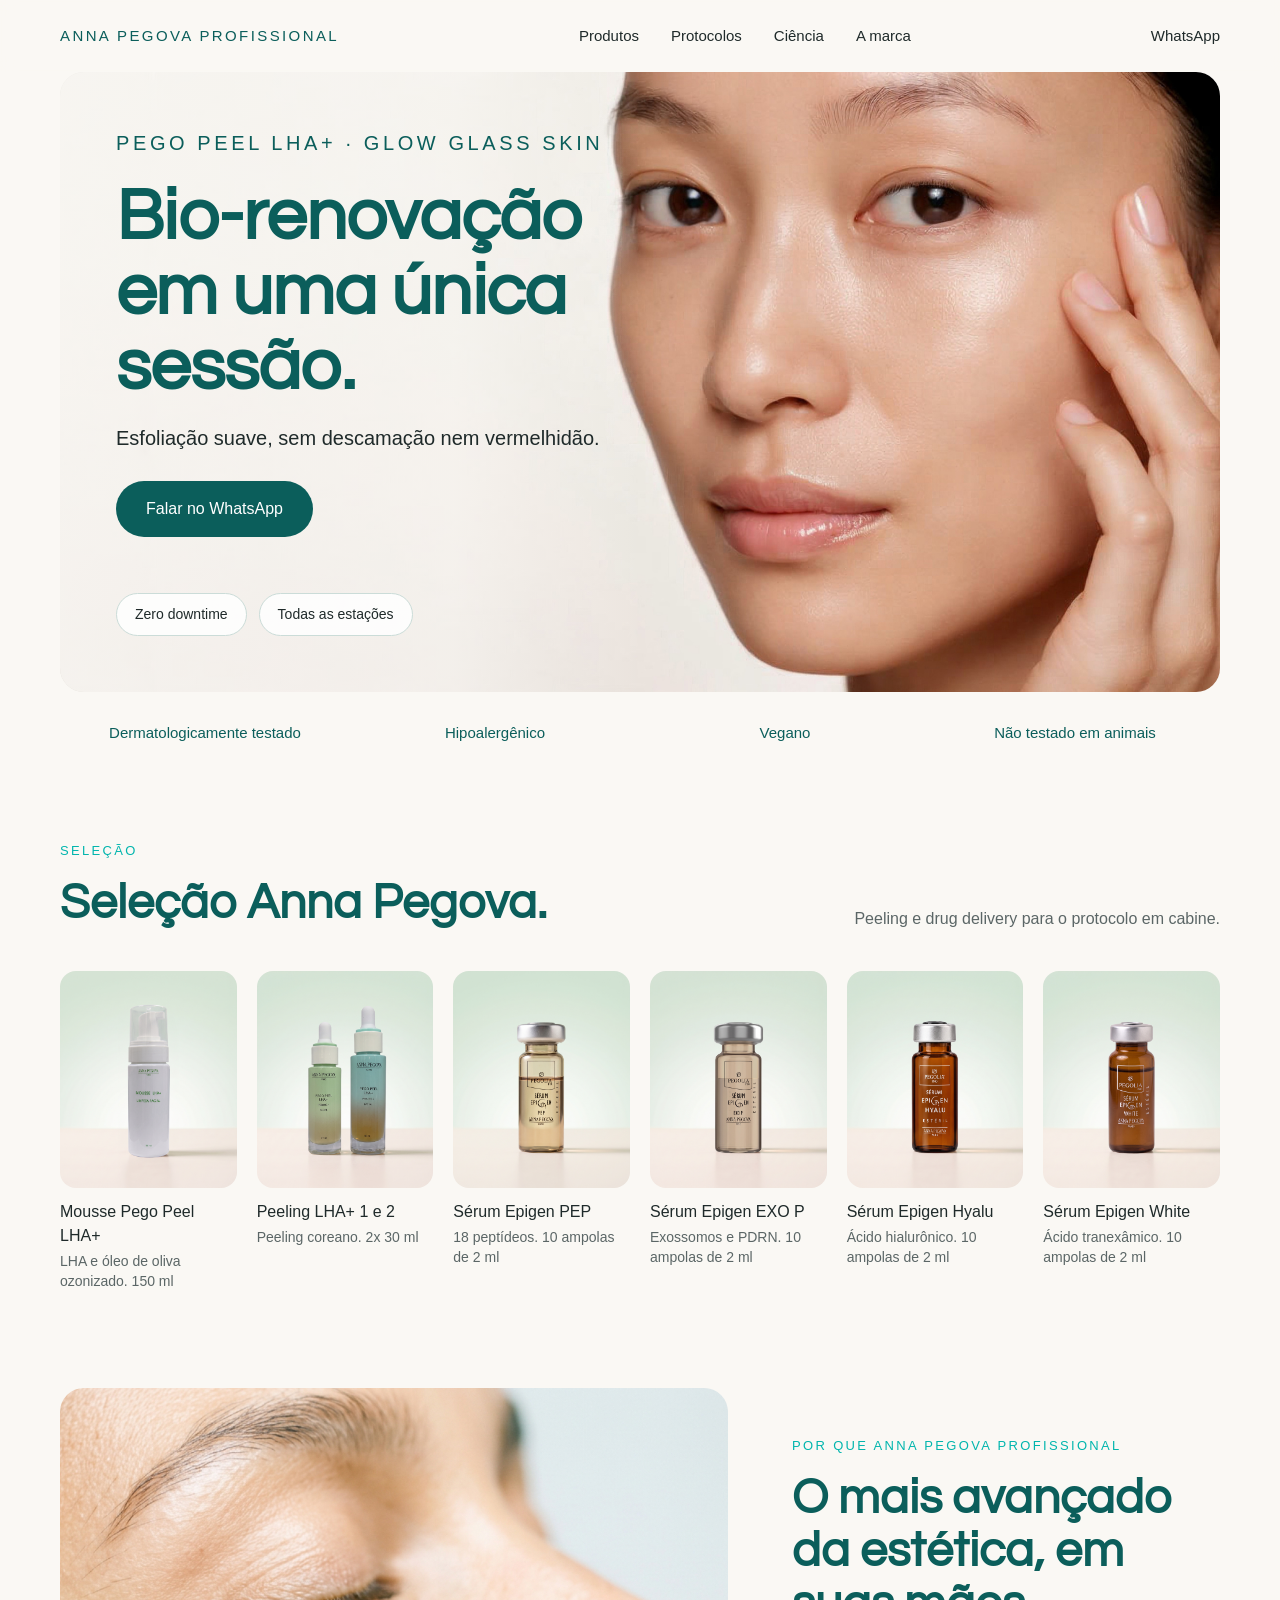
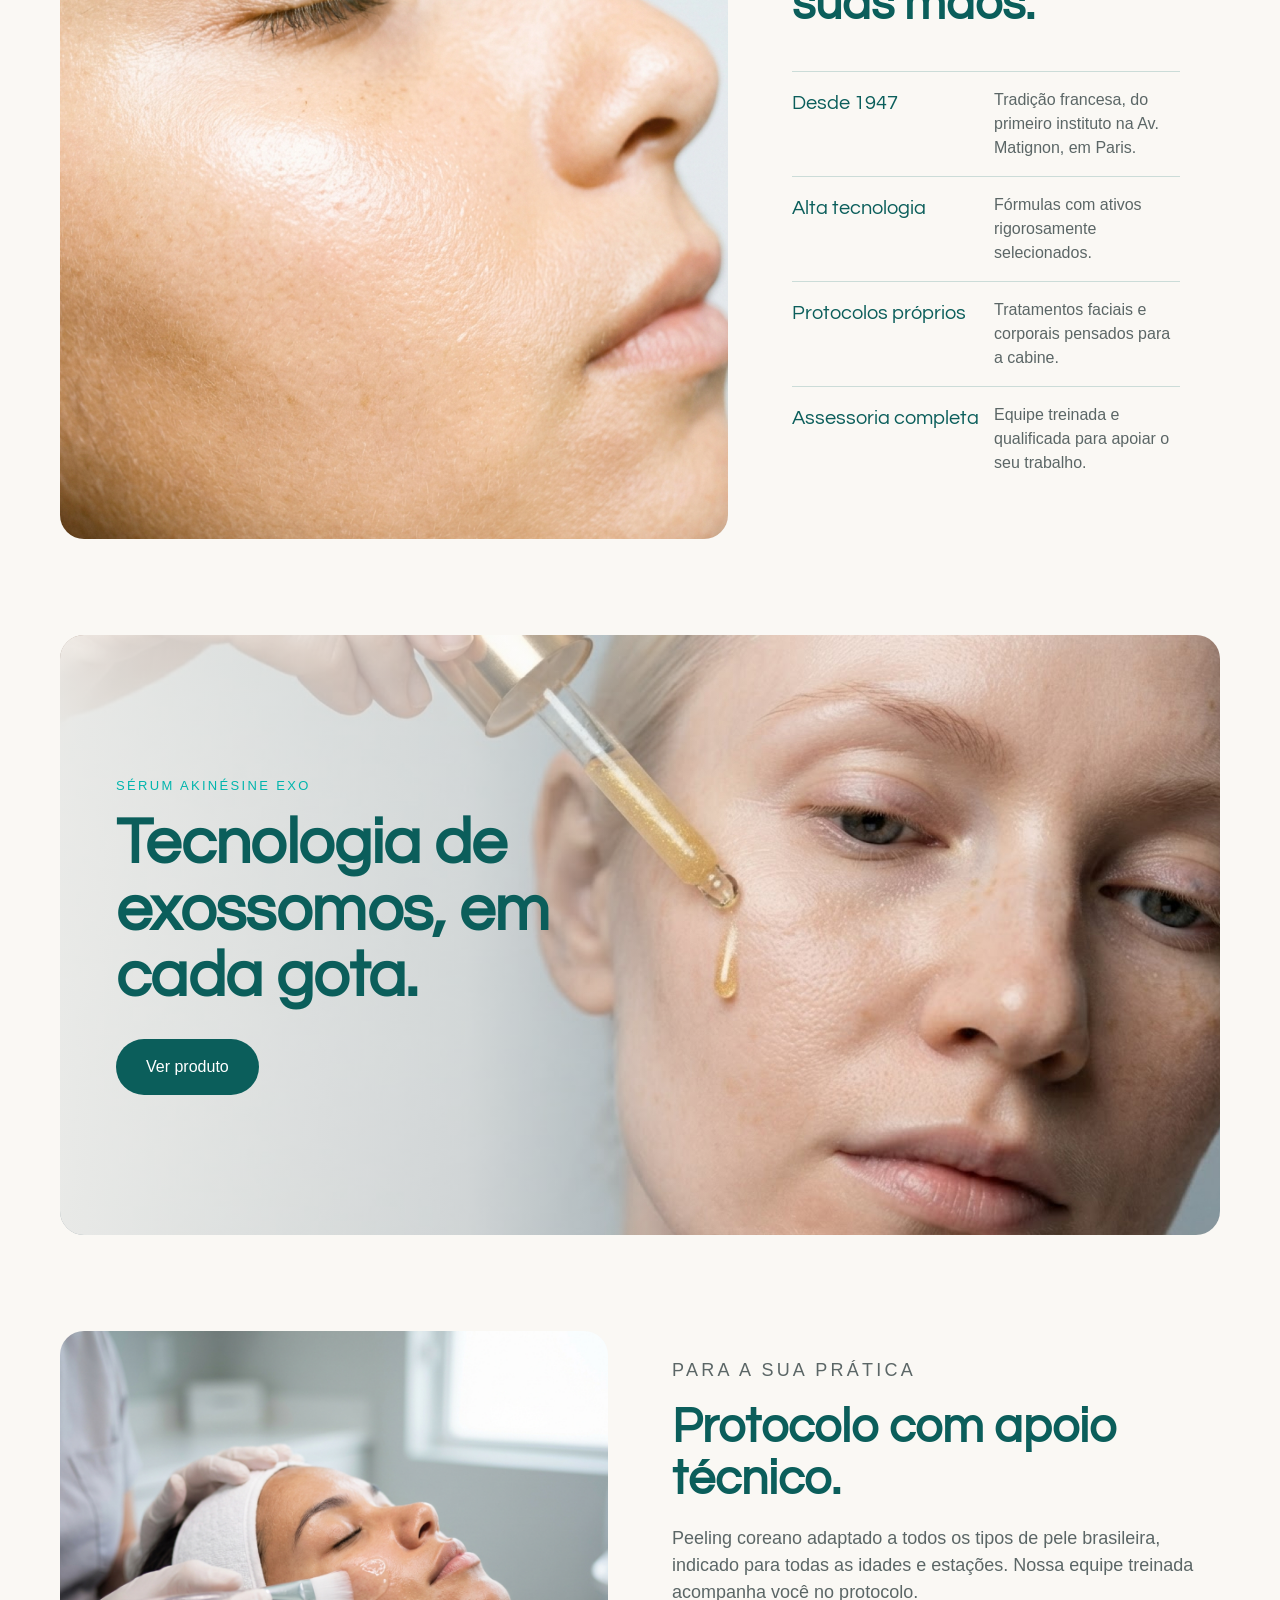
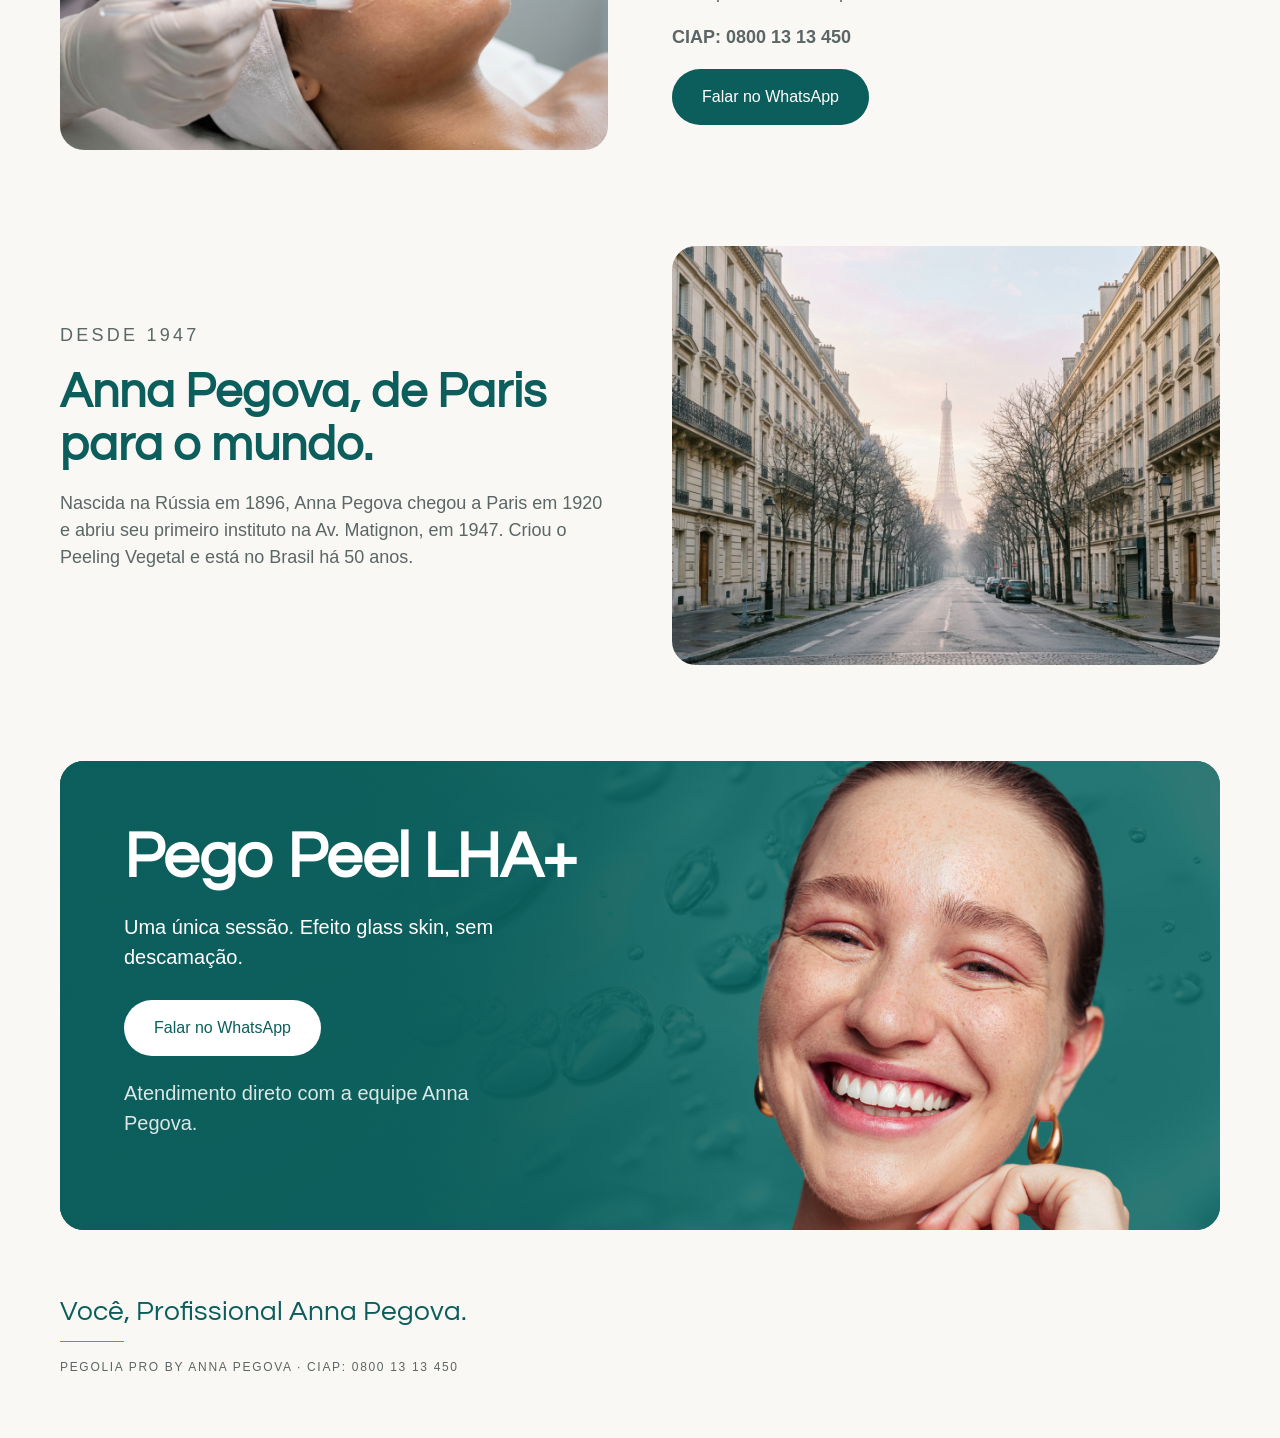
==== index.html @ 7f55203e "Chamada final com fundo unico" ====
<!doctype html>
<html lang="pt-BR">
<head>
<meta charset="utf-8">
<meta name="viewport" content="width=device-width,initial-scale=1">
<title>Anna Pegova Profissional</title>
<meta name="description" content="Dermocosméticos profissionais Anna Pegova: peeling e drug delivery para o protocolo em cabine.">
<link rel="preconnect" href="https://fonts.googleapis.com"><link rel="preconnect" href="https://fonts.gstatic.com" crossorigin>
<link href="https://fonts.googleapis.com/css2?family=Questrial&display=swap" rel="stylesheet">
<link rel="stylesheet" href="css/style.css">
</head>
<body>
<header class="nav"><div class="wrap">
<a class="brand" href="index.html">ANNA PEGOVA PROFISSIONAL</a>
<nav class="nav__links"><a href="index.html#produtos">Produtos</a><a href="index.html#protocolos">Protocolos</a><a href="index.html#ciencia">Ciência</a><a href="index.html#marca">A marca</a></nav>
<a class="nav__wa" href="https://wa.me/5500000000000" target="_blank" rel="noopener">WhatsApp</a>
</div></header>
<main>

<section><div class="wrap">
<div class="hero"><img class="hero__img" src="img/hero.jpg" alt="Mulher com pele luminosa tocando o rosto">
<div class="hero__body"><p class="eyebrow">PEGO PEEL LHA+ · GLOW GLASS SKIN</p>
<h1 class="h1">Bio-renovação em uma única sessão.</h1>
<p>Esfoliação suave, sem descamação nem vermelhidão.</p><a class="btn" href="https://wa.me/5500000000000" target="_blank" rel="noopener">Falar no WhatsApp</a>
<div class="hero__chips"><span class="chip">Zero downtime</span><span class="chip">Todas as estações</span></div></div></div>
<div class="selos"><span>Dermatologicamente testado</span><span>Hipoalergênico</span><span>Vegano</span><span>Não testado em animais</span></div>
</div></section>

<section class="section" id="produtos"><div class="wrap">
<div class="section__head split-head"><div><p class="eyebrow">SELEÇÃO</p><h2 class="h2">Seleção Anna Pegova.</h2></div>
<p class="muted">Peeling e drug delivery para o protocolo em cabine.</p></div>
<div class="grid6"><a class="card-prod" href="pego-peel-lha.html"><div class="card-prod__img"><img src="img/produto-mousse.jpg" alt="Mousse Pego Peel LHA+" loading="lazy"></div><h3>Mousse Pego Peel LHA+</h3><p>LHA e óleo de oliva ozonizado. 150 ml</p></a>
<a class="card-prod" href="pego-peel-lha.html"><div class="card-prod__img"><img src="img/produto-peeling.jpg" alt="Peeling LHA+ 1 e 2" loading="lazy"></div><h3>Peeling LHA+ 1 e 2</h3><p>Peeling coreano. 2x 30 ml</p></a>
<a class="card-prod" href="serum-epigen-pep.html"><div class="card-prod__img"><img src="img/produto-pep.jpg" alt="Sérum Epigen PEP" loading="lazy"></div><h3>Sérum Epigen PEP</h3><p>18 peptídeos. 10 ampolas de 2 ml</p></a>
<a class="card-prod" href="serum-epigen-exo-p.html"><div class="card-prod__img"><img src="img/produto-exop.jpg" alt="Sérum Epigen EXO P" loading="lazy"></div><h3>Sérum Epigen EXO P</h3><p>Exossomos e PDRN. 10 ampolas de 2 ml</p></a>
<a class="card-prod" href="serum-epigen-hyalu.html"><div class="card-prod__img"><img src="img/produto-hyalu.jpg" alt="Sérum Epigen Hyalu" loading="lazy"></div><h3>Sérum Epigen Hyalu</h3><p>Ácido hialurônico. 10 ampolas de 2 ml</p></a>
<a class="card-prod" href="serum-epigen-white.html"><div class="card-prod__img"><img src="img/produto-white.jpg" alt="Sérum Epigen White" loading="lazy"></div><h3>Sérum Epigen White</h3><p>Ácido tranexâmico. 10 ampolas de 2 ml</p></a></div>
</div></section>

<section class="section" id="marca"><div class="wrap why">
<div class="why__img"><img src="img/gesto.jpg" alt="Gesto de cuidado com a pele" loading="lazy"></div>
<div class="why__body"><p class="eyebrow">POR QUE ANNA PEGOVA PROFISSIONAL</p>
<h2 class="h2">O mais avançado da estética, em suas mãos.</h2><div class="why__row"><strong>Desde 1947</strong><span>Tradição francesa, do primeiro instituto na Av. Matignon, em Paris.</span></div><div class="why__row"><strong>Alta tecnologia</strong><span>Fórmulas com ativos rigorosamente selecionados.</span></div><div class="why__row"><strong>Protocolos próprios</strong><span>Tratamentos faciais e corporais pensados para a cabine.</span></div><div class="why__row"><strong>Assessoria completa</strong><span>Equipe treinada e qualificada para apoiar o seu trabalho.</span></div></div>
</div></section>

<section class="section" id="ciencia"><div class="wrap">
<div class="banner"><img class="banner__img" src="img/serum-gota.jpg" alt="Gota de sérum" loading="lazy">
<div class="banner__body"><p class="eyebrow">SÉRUM AKINÉSINE EXO</p><h2 class="h1">Tecnologia de exossomos, em cada gota.</h2>
<a class="btn" href="serum-epigen-exo-p.html">Ver produto</a></div></div>
</div></section>

<section class="section" id="protocolos"><div class="wrap duo">
<div class="duo__img"><img src="img/cabine.jpg" alt="Protocolo em cabine" loading="lazy"></div>
<div><p class="eyebrow">PARA A SUA PRÁTICA</p><h2 class="h2">Protocolo com apoio técnico.</h2>
<p>Peeling coreano adaptado a todos os tipos de pele brasileira, indicado para todas as idades e estações. Nossa equipe treinada acompanha você no protocolo.</p>
<p><strong>CIAP: 0800 13 13 450</strong></p><a class="btn" href="https://wa.me/5500000000000" target="_blank" rel="noopener">Falar no WhatsApp</a></div>
</div></section>

<section class="section"><div class="wrap duo">
<div><p class="eyebrow">DESDE 1947</p><h2 class="h2">Anna Pegova, de Paris para o mundo.</h2>
<p>Nascida na Rússia em 1896, Anna Pegova chegou a Paris em 1920 e abriu seu primeiro instituto na Av. Matignon, em 1947. Criou o Peeling Vegetal e está no Brasil há 50 anos.</p></div>
<div class="duo__img"><img src="img/paris.jpg" alt="Paris" loading="lazy"></div>
</div></section>

<section class="section"><div class="wrap">
<div class="cta"><img class="cta__tex" src="img/cta-textura.jpg" alt="" loading="lazy">
<div class="cta__body"><h2 class="h1">Pego Peel LHA+</h2><p>Uma única sessão. Efeito glass skin, sem descamação.</p><a class="btn btn--light" href="https://wa.me/5500000000000" target="_blank" rel="noopener">Falar no WhatsApp</a>
<p class="cta__note">Atendimento direto com a equipe Anna Pegova.</p></div></div>
</div></section>

</main>
<footer class="footer"><div class="wrap">
<p class="h3">Você, Profissional Anna Pegova.</p><hr>
<small>PEGOLIA PRO BY ANNA PEGOVA · CIAP: 0800 13 13 450</small>
</div></footer>
</body>
</html>
---- css/style.css ----
/* Anna Pegova Profissional — estilos do site */
:root{
  --paper:#FAF8F4; --teal:#00B5AD; --deep:#0B5E5B; --mist:#E6F6F4;
  --line:#CBDCD8; --ink:#1F2A2A; --mute:#5B6666; --gold:#B08226; --white:#fff;
  --title:"ITC Avant Garde Gothic Pro","ITC Avant Garde Gothic","Avant Garde","Questrial",system-ui,sans-serif;
  --body:"Helvetica Neue",Helvetica,Arial,sans-serif;
  --wrap:1320px; --gut:60px; --radius:24px;
}
*{box-sizing:border-box;margin:0;padding:0}
html{scroll-behavior:smooth}
body{background:var(--paper);color:var(--ink);font-family:var(--body);font-size:16px;line-height:1.5;-webkit-font-smoothing:antialiased}
img{display:block;max-width:100%}
a{color:inherit;text-decoration:none}
.wrap{max-width:calc(var(--wrap) + var(--gut)*2);margin:0 auto;padding:0 var(--gut)}

/* tipografia */
.eyebrow{font-family:var(--body);font-weight:500;font-size:13px;letter-spacing:.18em;text-transform:uppercase;color:var(--teal)}
.h1{font-family:var(--title);font-weight:600;font-size:72px;line-height:1.04;letter-spacing:-.01em;color:var(--deep)}
.h2{font-family:var(--title);font-weight:600;font-size:48px;line-height:1.1;color:var(--deep)}
.h3{font-family:var(--title);font-weight:400;font-size:22px;line-height:1.25;color:var(--deep)}
.lead{font-size:20px;line-height:1.5;color:var(--mute)}
.muted{color:var(--mute)}

/* botões */
.btn{display:inline-flex;align-items:center;gap:10px;background:var(--deep);color:#fff;font-weight:500;font-size:16px;padding:16px 30px;border-radius:40px;transition:background .2s}
.btn:hover{background:#094c4a}
.btn--light{background:#fff;color:var(--deep)}
.btn--light:hover{background:var(--mist)}
.chip{display:inline-block;background:rgba(255,255,255,.85);border:1px solid var(--line);border-radius:30px;padding:10px 18px;font-size:14px;color:var(--ink)}

/* menu */
.nav{position:sticky;top:0;z-index:20;background:rgba(250,248,244,.92);backdrop-filter:blur(8px)}
.nav .wrap{display:flex;align-items:center;justify-content:space-between;height:72px}
.brand{font-weight:500;font-size:15px;letter-spacing:.16em;color:var(--deep)}
.nav__links{display:flex;gap:32px;font-size:15px}
.nav__links a:hover,.nav__wa:hover{color:var(--teal)}
.nav__wa{font-weight:500;font-size:15px}

/* seções */
.section{padding:96px 0 0}
.section__head{margin-bottom:40px}
.section__head .eyebrow{margin-bottom:18px}
.split-head{display:flex;justify-content:space-between;align-items:flex-end;gap:40px}

/* hero home */
.hero{position:relative;border-radius:var(--radius);overflow:hidden;min-height:620px;display:flex;align-items:center}
.hero__img{position:absolute;inset:0;width:100%;height:100%;object-fit:cover;object-position:right center}
.hero::after{content:"";position:absolute;inset:0;background:linear-gradient(90deg,rgba(250,248,244,.82) 0%,rgba(250,248,244,.68) 34%,rgba(250,248,244,0) 50%)}
.hero__body{position:relative;z-index:1;padding:56px;max-width:640px}
.hero__body .eyebrow{color:var(--deep);margin-bottom:22px}
.hero__body .h1{margin-bottom:18px}
.hero__body p{font-size:20px;color:var(--ink);margin-bottom:28px}
.hero__chips{display:flex;gap:12px;margin-top:56px;flex-wrap:wrap}

.selos{display:grid;grid-template-columns:repeat(4,1fr);text-align:center;color:var(--deep);font-size:15px;padding:30px 0 0}

/* grade de produtos */
.grid6{display:grid;grid-template-columns:repeat(6,1fr);gap:20px}
.card-prod__img{aspect-ratio:203/250;border-radius:16px;overflow:hidden;background:var(--mist)}
.card-prod__img img{width:100%;height:100%;object-fit:cover;transition:transform .4s}
.card-prod:hover .card-prod__img img{transform:scale(1.04)}
.card-prod h3{font-weight:500;font-size:16px;margin:12px 0 4px}
.card-prod p{font-size:14px;color:var(--mute);line-height:1.4}

/* por que */
.why{display:grid;grid-template-columns:668px 1fr;gap:24px;align-items:stretch}
.why__img{border-radius:var(--radius);overflow:hidden;min-height:620px}
.why__img img{width:100%;height:100%;object-fit:cover}
.why__body{padding:48px 40px}
.why__body .h2{margin:18px 0 40px}
.why__row{display:grid;grid-template-columns:190px 1fr;gap:12px;padding:16px 0;border-top:1px solid var(--line)}
.why__row strong{font-family:var(--title);font-weight:400;font-size:20px;color:var(--deep)}
.why__row span{color:var(--mute);font-size:16px}

/* banner foto grande */
.banner{position:relative;border-radius:var(--radius);overflow:hidden;min-height:600px;display:flex;align-items:center}
.banner__img{position:absolute;inset:0;width:100%;height:100%;object-fit:cover}
.banner::after{content:"";position:absolute;inset:0;background:linear-gradient(90deg,rgba(250,248,244,.85) 0%,rgba(250,248,244,.6) 35%,rgba(250,248,244,0) 60%)}
.banner__body{position:relative;z-index:1;padding:64px 56px;max-width:600px}
.banner__body .h1{font-size:64px;margin:16px 0 28px}

/* duas colunas imagem + texto */
.duo{display:grid;grid-template-columns:1fr 1fr;gap:64px;align-items:center}
.duo__img{border-radius:var(--radius);overflow:hidden;aspect-ratio:628/480}
.duo__img img{width:100%;height:100%;object-fit:cover}
.duo .h2{margin:18px 0 18px}
.duo p{color:var(--mute);font-size:18px;margin-bottom:18px}

/* CTA final */
.cta{position:relative;border-radius:var(--radius);overflow:hidden;min-height:460px;background:var(--deep);color:#fff;display:flex;align-items:center}
.cta__tex{position:absolute;inset:0;width:100%;height:100%;object-fit:cover}
.cta::before{content:"";position:absolute;inset:0;z-index:1;background:linear-gradient(90deg,rgba(11,94,91,.92) 0%,rgba(11,94,91,.72) 32%,rgba(11,94,91,0) 62%)}
.cta__person{position:absolute;right:30px;bottom:0;height:100%;width:auto;max-width:45%;object-fit:contain;object-position:bottom right;z-index:1}
.cta__body{position:relative;z-index:2;padding:64px;max-width:620px}
.cta__body .h1{color:#fff;font-size:64px;margin-bottom:20px}
.cta__body p{font-size:20px;margin-bottom:28px;max-width:420px}
.cta__note{font-size:14px;opacity:.85;margin-top:22px}

/* rodapé */
.footer{padding:64px 0 60px}
.footer .h3{font-size:28px}
.footer hr{width:64px;border:0;border-top:1px solid var(--gold);margin:12px 0}
.footer small{font-size:12px;letter-spacing:.14em;color:var(--mute)}

/* página de produto */
.p-hero{display:grid;grid-template-columns:680px 1fr;gap:48px;align-items:center}
.p-hero__img{border-radius:var(--radius);overflow:hidden;aspect-ratio:680/560;background:var(--mist)}
.p-hero__img img{width:100%;height:100%;object-fit:cover}
.p-hero .eyebrow{margin-bottom:16px}
.p-hero .h1{margin-bottom:22px}
.p-hero .lead{margin-bottom:18px}
.p-hero__small{font-size:15px;font-weight:500;color:var(--mute);margin-bottom:24px}
.p-hero .btn{width:100%;justify-content:center}
.p-selos{display:grid;grid-template-columns:repeat(4,1fr);gap:16px;margin-top:16px}
.p-selos span{border:1px solid var(--line);border-radius:14px;padding:15px;text-align:center;font-size:15px;color:var(--deep);background:#fff}

.grid3{display:grid;grid-template-columns:repeat(3,1fr);gap:24px}
.card-img__img{border-radius:20px;overflow:hidden;aspect-ratio:424/360;background:var(--mist)}
.card-img__img img{width:100%;height:100%;object-fit:cover}
.card-img h3{font-family:var(--title);font-weight:400;font-size:20px;color:var(--deep);margin:14px 0 6px}
.card-img p{color:var(--mute);font-size:16px}

.box{background:#fff;border:1px solid var(--line);border-radius:20px;padding:28px 29px}
.box h3{font-family:var(--title);font-weight:400;font-size:26px;color:var(--deep);margin-bottom:12px}
.box p{color:var(--mute);font-size:16px;white-space:pre-line}
.grid2{display:grid;grid-template-columns:1fr 1fr;gap:24px}
.mt32{margin-top:32px}

.mech{display:grid;grid-template-columns:1fr 1fr;gap:24px;align-items:start}
.mech__img{border-radius:20px;overflow:hidden;aspect-ratio:648/440}
.mech__img img{width:100%;height:100%;object-fit:cover}
.mech__txt p{font-size:18px;line-height:1.55;color:var(--ink);white-space:pre-line}
.mech__txt ul{list-style:none;margin-top:18px}
.mech__txt li{padding:8px 0;color:var(--deep)}
.mech__txt li::before{content:"—  "}

.box-sm h3{font-family:var(--title);font-weight:400;font-size:24px;color:var(--deep);margin-bottom:8px}
.faq{display:grid;gap:24px}
.faq .box h3{font-family:var(--body);font-weight:500;font-size:18px;margin-bottom:6px;color:var(--ink)}

.dl{display:flex;gap:24px;align-items:center;background:#fff;border:1px solid var(--line);border-radius:16px;padding:16px}
.dl img{width:118px;height:148px;object-fit:cover;border-radius:10px;flex:none}
.dl .eyebrow{font-size:11px;letter-spacing:.12em}
.dl h3{font-family:var(--title);font-weight:400;font-size:26px;color:var(--deep);margin:6px 0 4px}
.dl p{color:var(--mute);font-size:15px;margin-bottom:12px}
.dl .btn{padding:12px 22px;font-size:14px}
.todo{border:1px dashed var(--line);border-radius:14px;padding:18px;background:#fff}
.todo b{display:block;font-size:11px;letter-spacing:.14em;color:var(--gold);margin-bottom:6px}

/* responsivo */
@media (max-width:1100px){
  :root{--gut:32px}
  .h1{font-size:56px}.h2{font-size:40px}
  .grid6{grid-template-columns:repeat(3,1fr)}
  .why{grid-template-columns:1fr}.why__img{min-height:420px}
  .p-hero{grid-template-columns:1fr}
}
@media (max-width:720px){
  :root{--gut:20px;--radius:20px}
  .nav__links{display:none}
  .h1{font-size:40px}.h2{font-size:32px}
  .section{padding-top:64px}
  .hero{min-height:auto;flex-direction:column;align-items:stretch;background:var(--paper)}
  .hero::after{display:none}
  .hero__img{position:relative;height:430px;border-radius:var(--radius);object-position:70% center;order:2}
  .hero__body{padding:24px 0 24px;order:1}
  .hero__chips{margin-top:24px}
  .selos{grid-template-columns:1fr 1fr;gap:12px;text-align:left}
  .split-head{flex-direction:column;align-items:flex-start;gap:12px}
  .grid6{grid-template-columns:1fr 1fr;gap:16px}
  .why__body{padding:28px 0}
  .why__row{grid-template-columns:1fr}
  .banner{min-height:auto;flex-direction:column;align-items:stretch}
  .banner::after{display:none}
  .banner__img{position:relative;height:300px}
  .banner__body{padding:24px 0}
  .banner__body .h1{font-size:40px}
  .duo{grid-template-columns:1fr;gap:24px}
  .cta{flex-direction:column;align-items:stretch;min-height:auto}
  .cta::before{background:linear-gradient(0deg,rgba(11,94,91,.95) 0%,rgba(11,94,91,.85) 50%,rgba(11,94,91,.2) 100%)}
  .cta__person{position:relative;right:auto;max-width:80%;height:300px;margin:0 auto;order:1}
  .cta__body{padding:24px 24px 32px;order:2}
  .cta__body .h1{font-size:40px}
  .p-selos{grid-template-columns:1fr 1fr}
  .grid3,.grid2,.mech{grid-template-columns:1fr}
  .dl{flex-direction:column;align-items:flex-start}
}
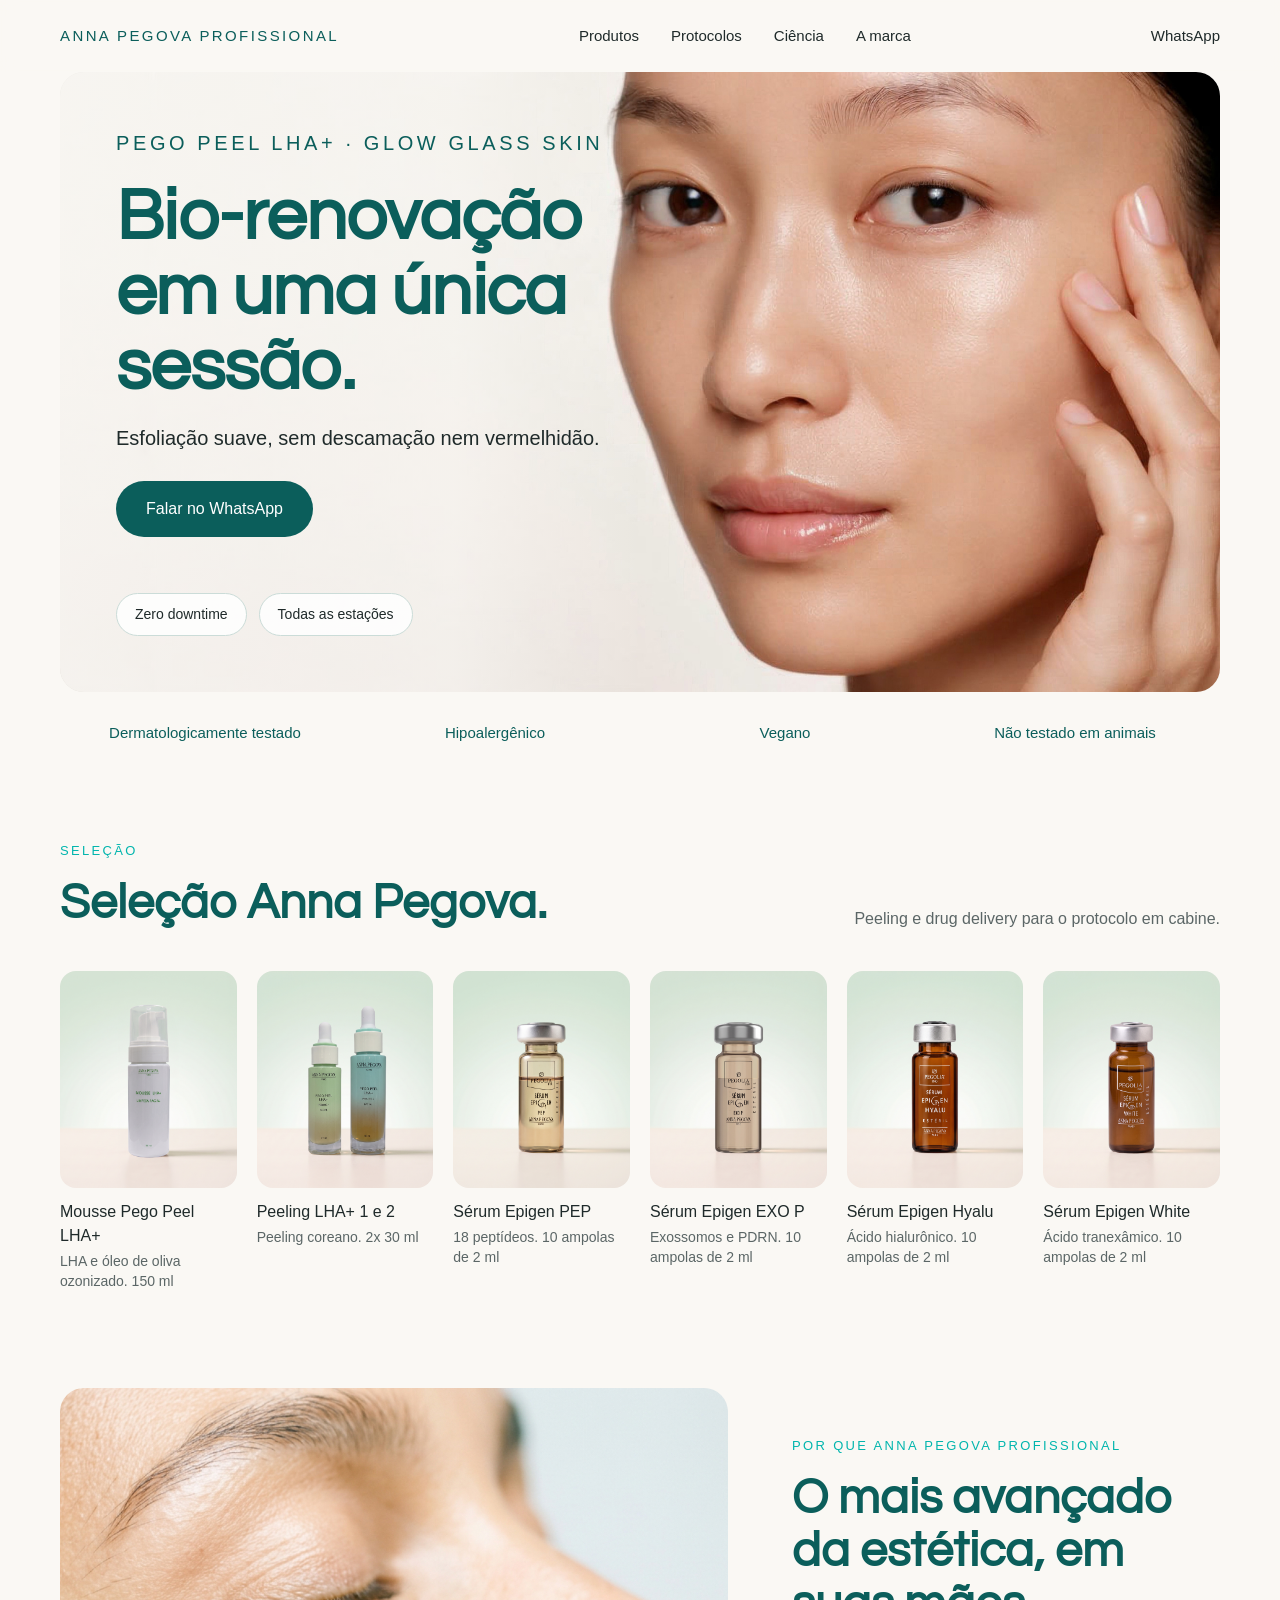
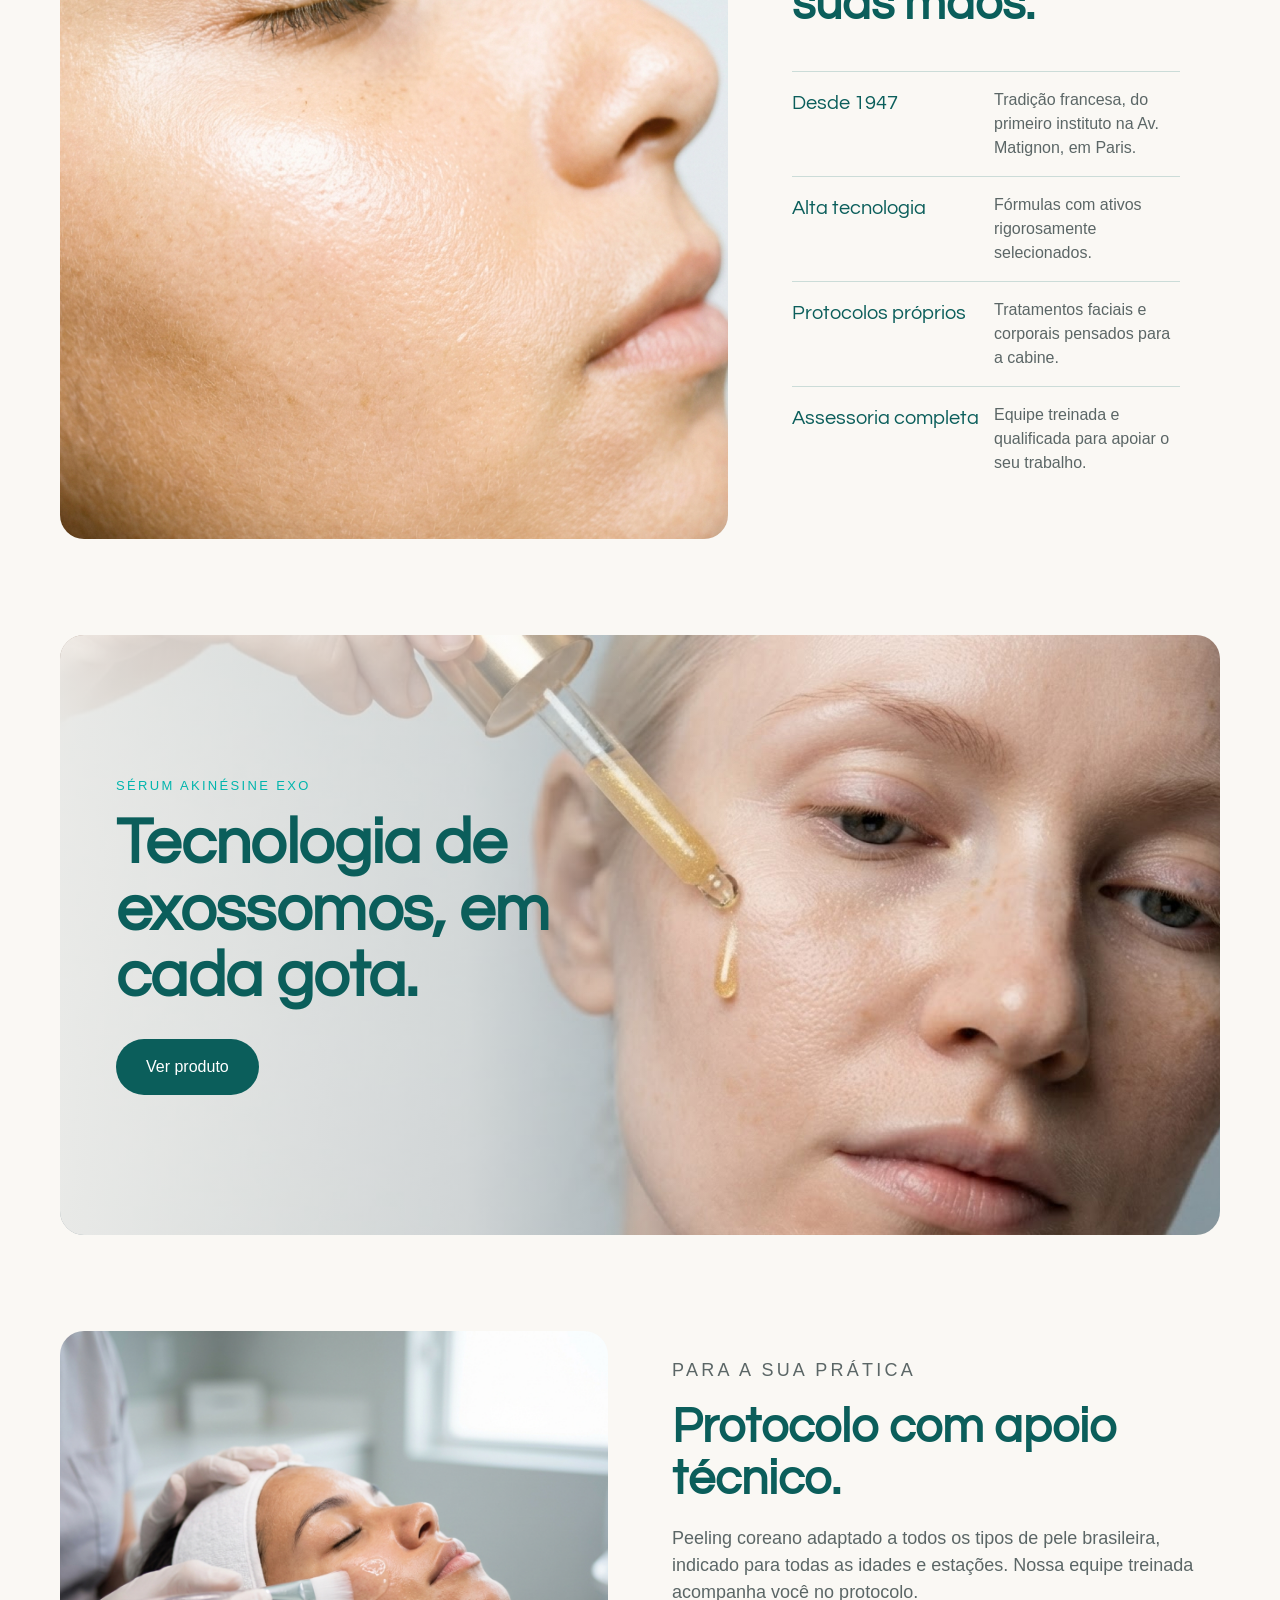
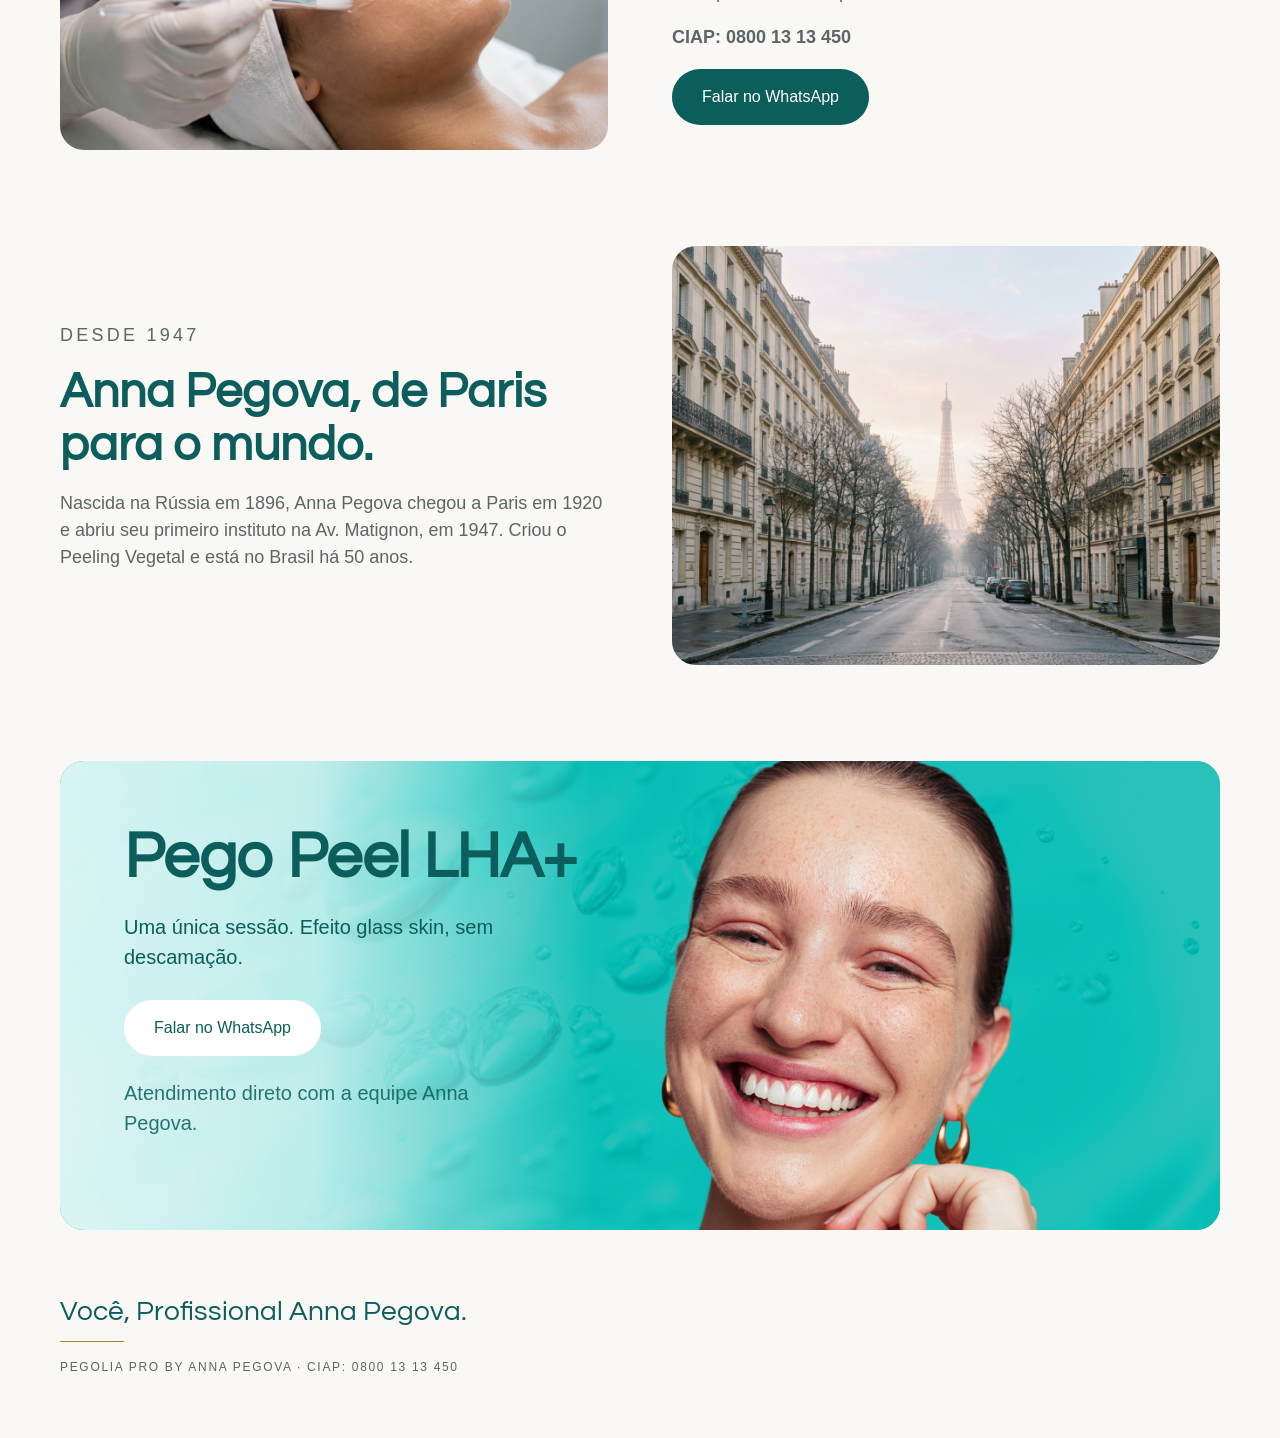
==== commit b5cf716e: "Add files via upload" ====
--- a/index.html
+++ b/index.html
@@ -7,7 +7,7 @@
 <meta name="description" content="Dermocosméticos profissionais Anna Pegova: peeling e drug delivery para o protocolo em cabine.">
 <link rel="preconnect" href="https://fonts.googleapis.com"><link rel="preconnect" href="https://fonts.gstatic.com" crossorigin>
 <link href="https://fonts.googleapis.com/css2?family=Questrial&display=swap" rel="stylesheet">
-<link rel="stylesheet" href="css/style.css">
+<link rel="stylesheet" href="css/style.css?v=3">
 </head>
 <body>
 <header class="nav"><div class="wrap">
@@ -63,7 +63,7 @@
 </div></section>
 
 <section class="section"><div class="wrap">
-<div class="cta"><img class="cta__tex" src="img/cta-textura.jpg" alt="" loading="lazy">
+<div class="cta"><img class="cta__tex" src="img/cta-textura.jpg?v=3" alt="" loading="lazy">
 <div class="cta__body"><h2 class="h1">Pego Peel LHA+</h2><p>Uma única sessão. Efeito glass skin, sem descamação.</p><a class="btn btn--light" href="https://wa.me/5500000000000" target="_blank" rel="noopener">Falar no WhatsApp</a>
 <p class="cta__note">Atendimento direto com a equipe Anna Pegova.</p></div></div>
 </div></section>
--- a/css/style.css
+++ b/css/style.css
@@ -87,12 +87,12 @@
 .duo p{color:var(--mute);font-size:18px;margin-bottom:18px}
 
 /* CTA final */
-.cta{position:relative;border-radius:var(--radius);overflow:hidden;min-height:460px;background:var(--deep);color:#fff;display:flex;align-items:center}
-.cta__tex{position:absolute;inset:0;width:100%;height:100%;object-fit:cover}
-.cta::before{content:"";position:absolute;inset:0;z-index:1;background:linear-gradient(90deg,rgba(11,94,91,.92) 0%,rgba(11,94,91,.72) 32%,rgba(11,94,91,0) 62%)}
+.cta{position:relative;border-radius:var(--radius);overflow:hidden;min-height:460px;background:var(--teal);color:var(--deep);display:flex;align-items:center}
+.cta__tex{position:absolute;inset:0;width:100%;height:100%;object-fit:cover;object-position:right center}
+.cta::before{content:none}
 .cta__person{position:absolute;right:30px;bottom:0;height:100%;width:auto;max-width:45%;object-fit:contain;object-position:bottom right;z-index:1}
 .cta__body{position:relative;z-index:2;padding:64px;max-width:620px}
-.cta__body .h1{color:#fff;font-size:64px;margin-bottom:20px}
+.cta__body .h1{color:var(--deep);font-size:64px;margin-bottom:20px}
 .cta__body p{font-size:20px;margin-bottom:28px;max-width:420px}
 .cta__note{font-size:14px;opacity:.85;margin-top:22px}
 
@@ -177,9 +177,8 @@
   .banner__body .h1{font-size:40px}
   .duo{grid-template-columns:1fr;gap:24px}
   .cta{flex-direction:column;align-items:stretch;min-height:auto}
-  .cta::before{background:linear-gradient(0deg,rgba(11,94,91,.95) 0%,rgba(11,94,91,.85) 50%,rgba(11,94,91,.2) 100%)}
-  .cta__person{position:relative;right:auto;max-width:80%;height:300px;margin:0 auto;order:1}
-  .cta__body{padding:24px 24px 32px;order:2}
+  .cta__tex{position:relative;height:300px;object-position:85% center}
+  .cta__body{padding:24px 24px 32px;background:linear-gradient(180deg,#fff 0%,var(--mist) 100%)}
   .cta__body .h1{font-size:40px}
   .p-selos{grid-template-columns:1fr 1fr}
   .grid3,.grid2,.mech{grid-template-columns:1fr}
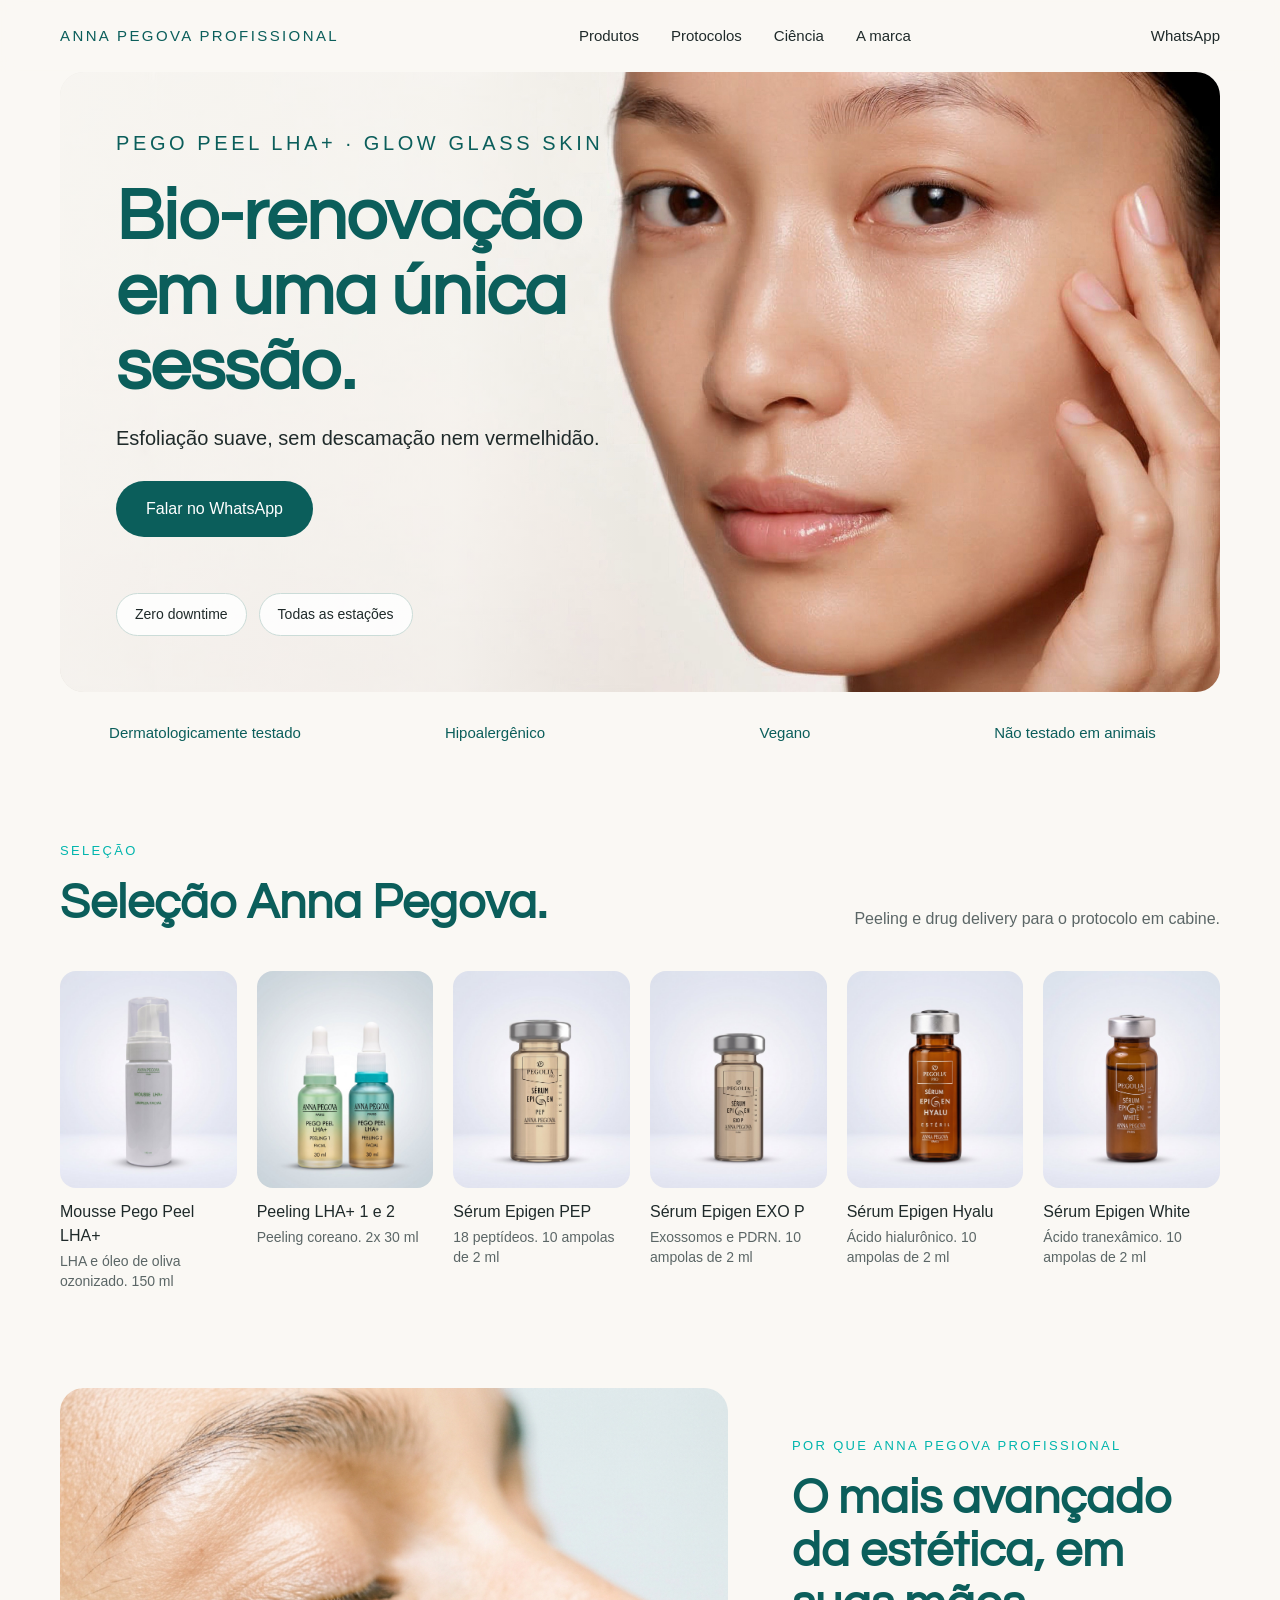
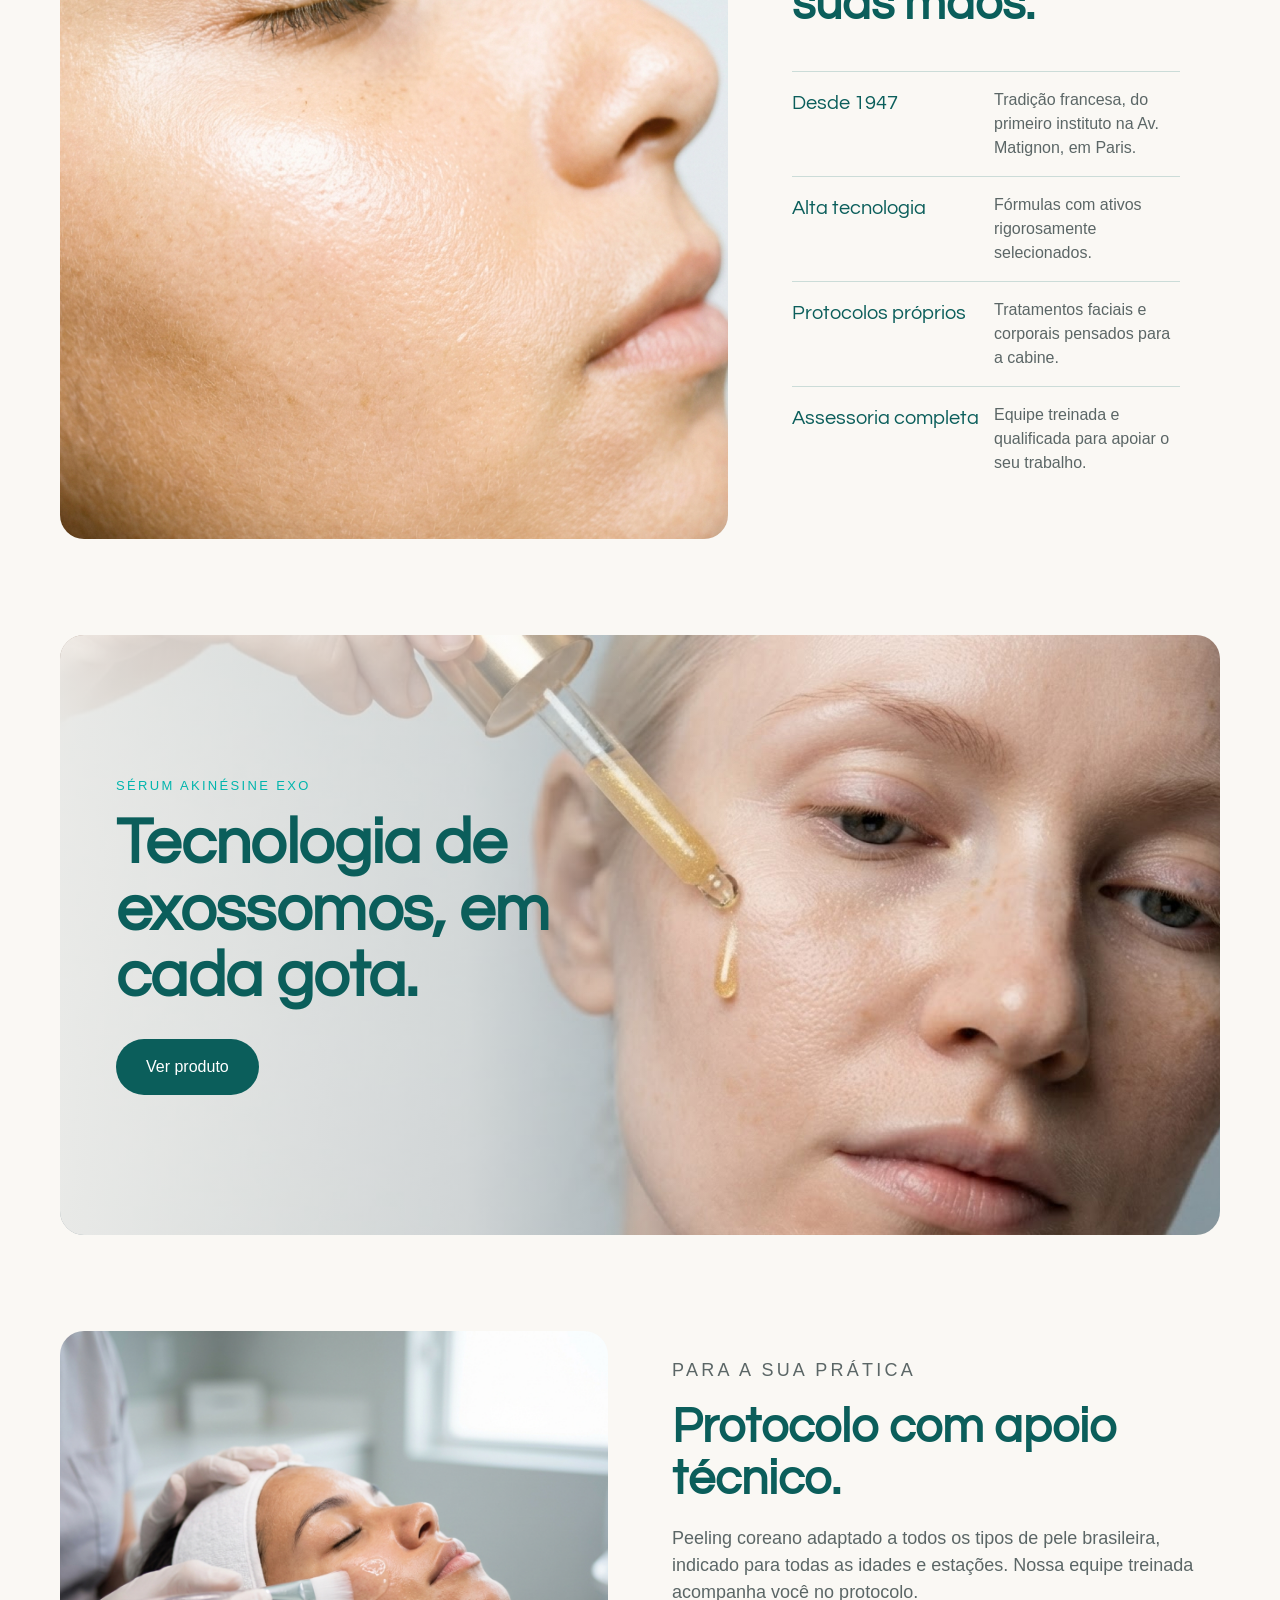
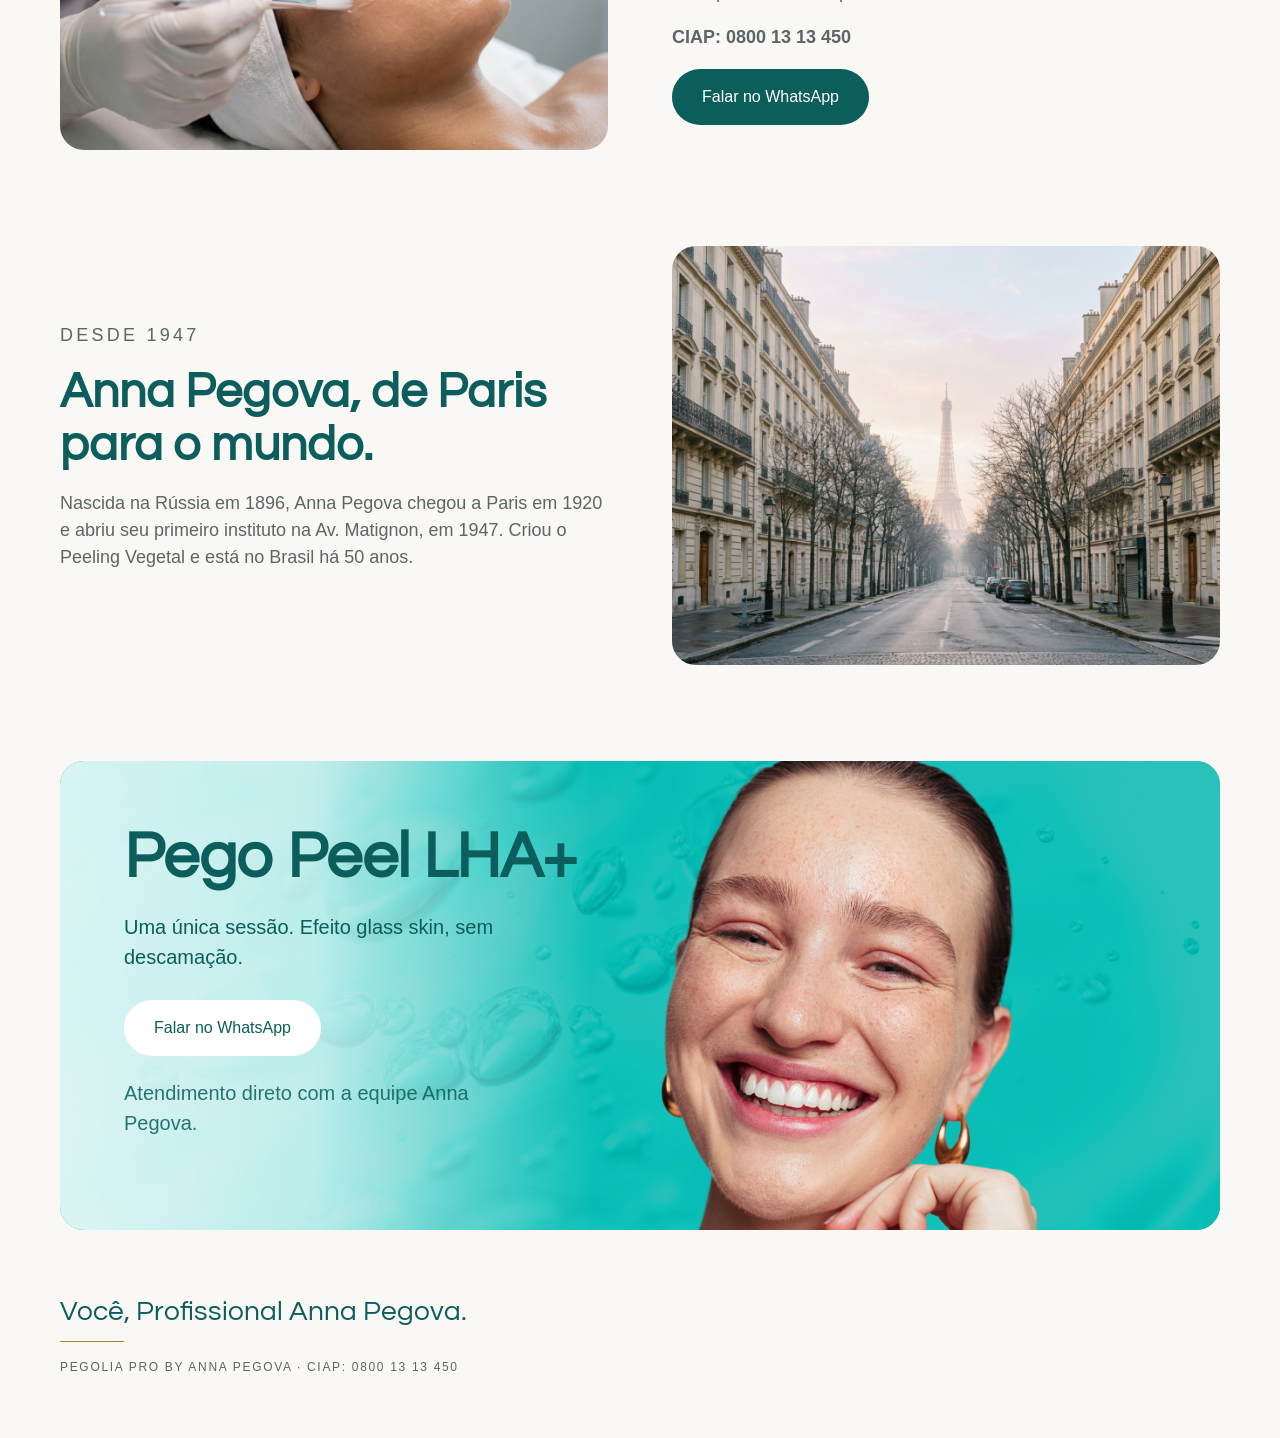
==== commit 62854926: "Hero clean nos serums + cache v4" ====
--- a/index.html
+++ b/index.html
@@ -29,12 +29,12 @@
 <section class="section" id="produtos"><div class="wrap">
 <div class="section__head split-head"><div><p class="eyebrow">SELEÇÃO</p><h2 class="h2">Seleção Anna Pegova.</h2></div>
 <p class="muted">Peeling e drug delivery para o protocolo em cabine.</p></div>
-<div class="grid6"><a class="card-prod" href="pego-peel-lha.html"><div class="card-prod__img"><img src="img/produto-mousse.jpg" alt="Mousse Pego Peel LHA+" loading="lazy"></div><h3>Mousse Pego Peel LHA+</h3><p>LHA e óleo de oliva ozonizado. 150 ml</p></a>
-<a class="card-prod" href="pego-peel-lha.html"><div class="card-prod__img"><img src="img/produto-peeling.jpg" alt="Peeling LHA+ 1 e 2" loading="lazy"></div><h3>Peeling LHA+ 1 e 2</h3><p>Peeling coreano. 2x 30 ml</p></a>
-<a class="card-prod" href="serum-epigen-pep.html"><div class="card-prod__img"><img src="img/produto-pep.jpg" alt="Sérum Epigen PEP" loading="lazy"></div><h3>Sérum Epigen PEP</h3><p>18 peptídeos. 10 ampolas de 2 ml</p></a>
-<a class="card-prod" href="serum-epigen-exo-p.html"><div class="card-prod__img"><img src="img/produto-exop.jpg" alt="Sérum Epigen EXO P" loading="lazy"></div><h3>Sérum Epigen EXO P</h3><p>Exossomos e PDRN. 10 ampolas de 2 ml</p></a>
-<a class="card-prod" href="serum-epigen-hyalu.html"><div class="card-prod__img"><img src="img/produto-hyalu.jpg" alt="Sérum Epigen Hyalu" loading="lazy"></div><h3>Sérum Epigen Hyalu</h3><p>Ácido hialurônico. 10 ampolas de 2 ml</p></a>
-<a class="card-prod" href="serum-epigen-white.html"><div class="card-prod__img"><img src="img/produto-white.jpg" alt="Sérum Epigen White" loading="lazy"></div><h3>Sérum Epigen White</h3><p>Ácido tranexâmico. 10 ampolas de 2 ml</p></a></div>
+<div class="grid6"><a class="card-prod" href="pego-peel-lha.html"><div class="card-prod__img"><img src="img/produto-mousse.jpg?v=4" alt="Mousse Pego Peel LHA+" loading="lazy"></div><h3>Mousse Pego Peel LHA+</h3><p>LHA e óleo de oliva ozonizado. 150 ml</p></a>
+<a class="card-prod" href="pego-peel-lha.html"><div class="card-prod__img"><img src="img/produto-peeling.jpg?v=4" alt="Peeling LHA+ 1 e 2" loading="lazy"></div><h3>Peeling LHA+ 1 e 2</h3><p>Peeling coreano. 2x 30 ml</p></a>
+<a class="card-prod" href="serum-epigen-pep.html"><div class="card-prod__img"><img src="img/produto-pep.jpg?v=4" alt="Sérum Epigen PEP" loading="lazy"></div><h3>Sérum Epigen PEP</h3><p>18 peptídeos. 10 ampolas de 2 ml</p></a>
+<a class="card-prod" href="serum-epigen-exo-p.html"><div class="card-prod__img"><img src="img/produto-exop.jpg?v=4" alt="Sérum Epigen EXO P" loading="lazy"></div><h3>Sérum Epigen EXO P</h3><p>Exossomos e PDRN. 10 ampolas de 2 ml</p></a>
+<a class="card-prod" href="serum-epigen-hyalu.html"><div class="card-prod__img"><img src="img/produto-hyalu.jpg?v=4" alt="Sérum Epigen Hyalu" loading="lazy"></div><h3>Sérum Epigen Hyalu</h3><p>Ácido hialurônico. 10 ampolas de 2 ml</p></a>
+<a class="card-prod" href="serum-epigen-white.html"><div class="card-prod__img"><img src="img/produto-white.jpg?v=4" alt="Sérum Epigen White" loading="lazy"></div><h3>Sérum Epigen White</h3><p>Ácido tranexâmico. 10 ampolas de 2 ml</p></a></div>
 </div></section>
 
 <section class="section" id="marca"><div class="wrap why">
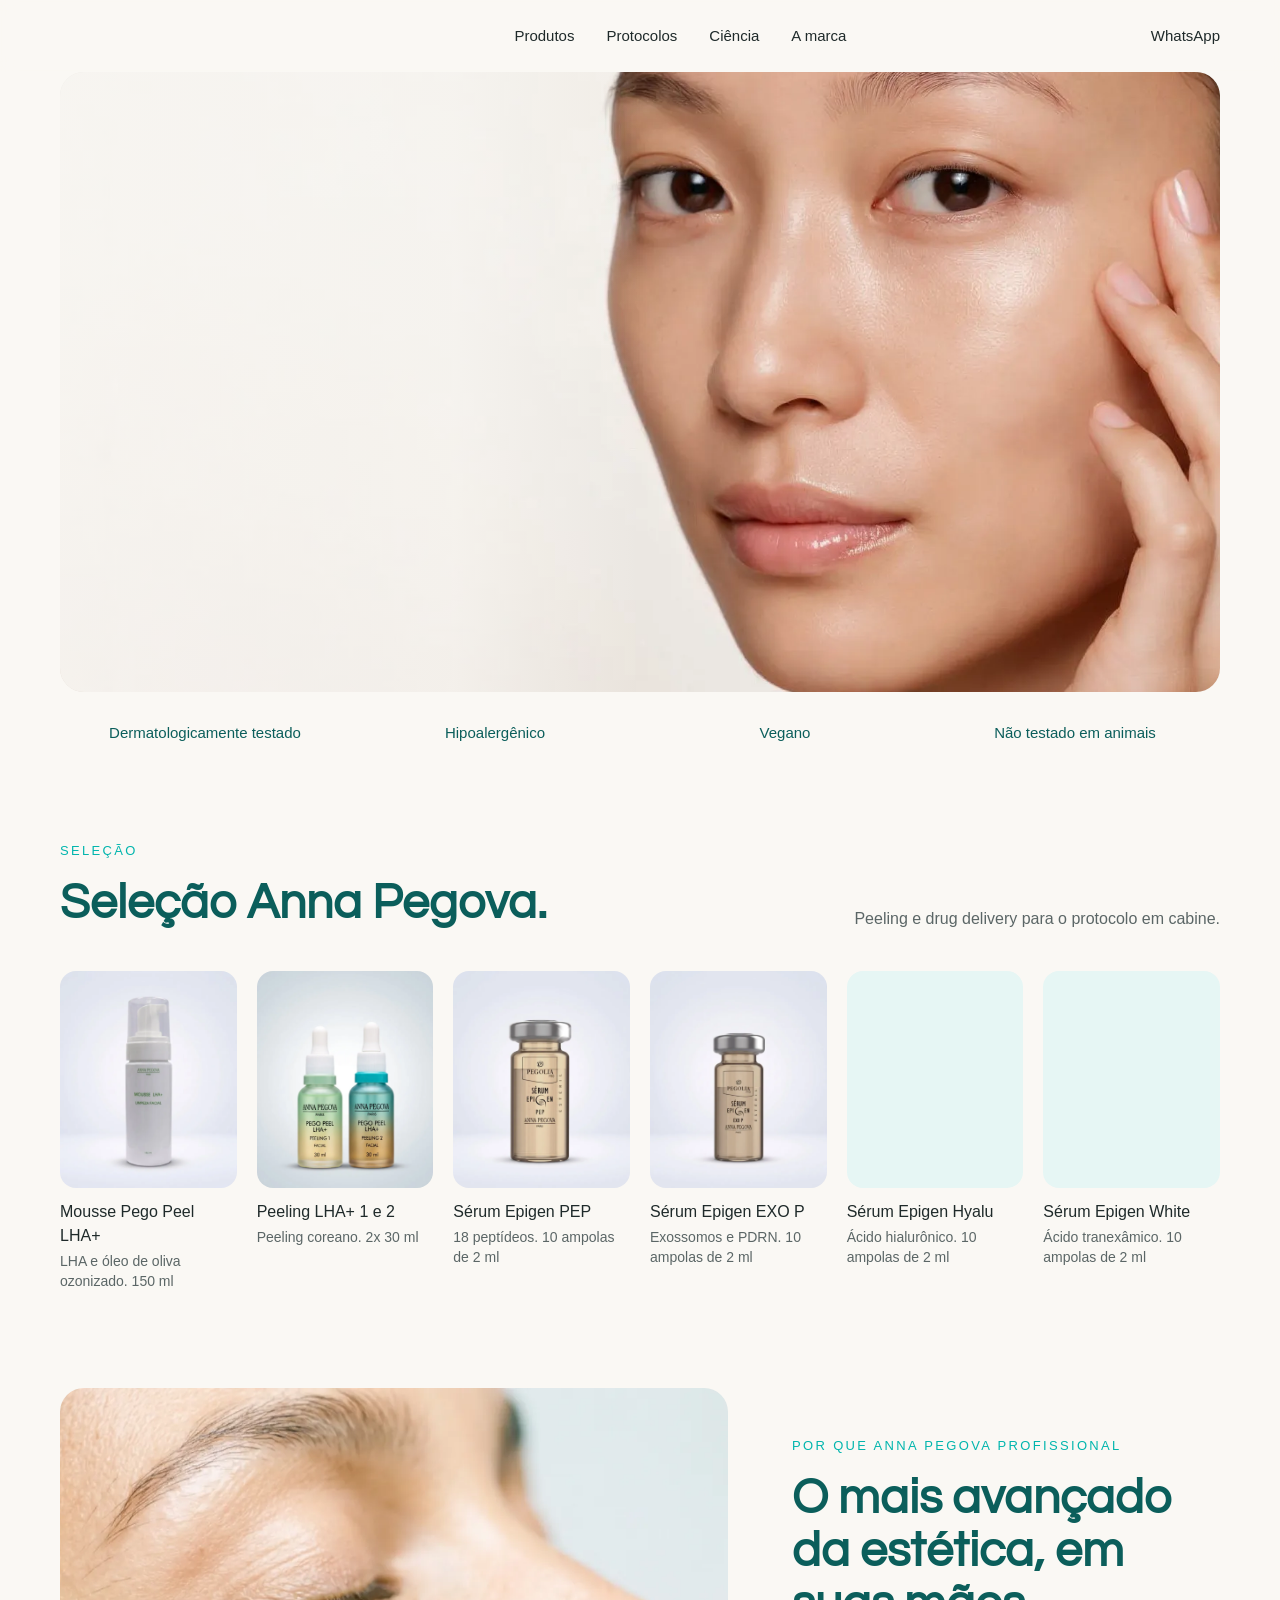
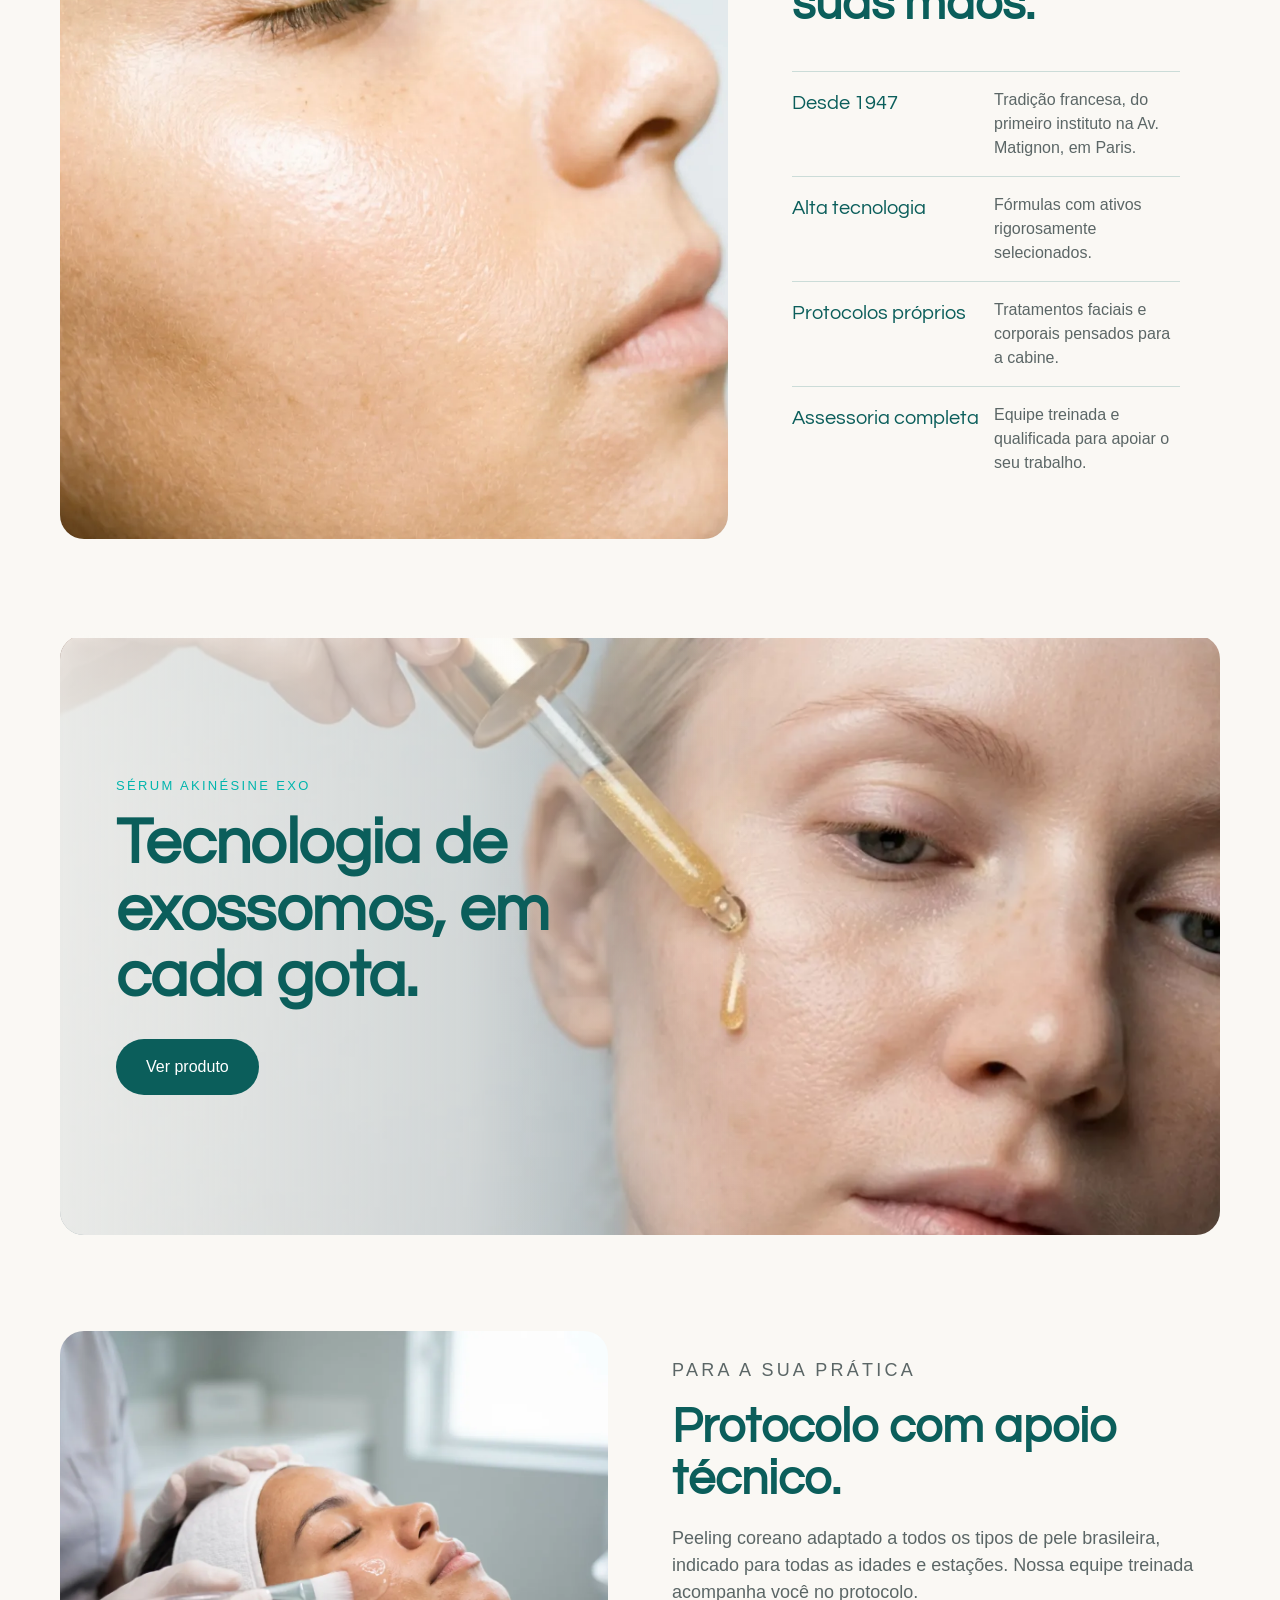
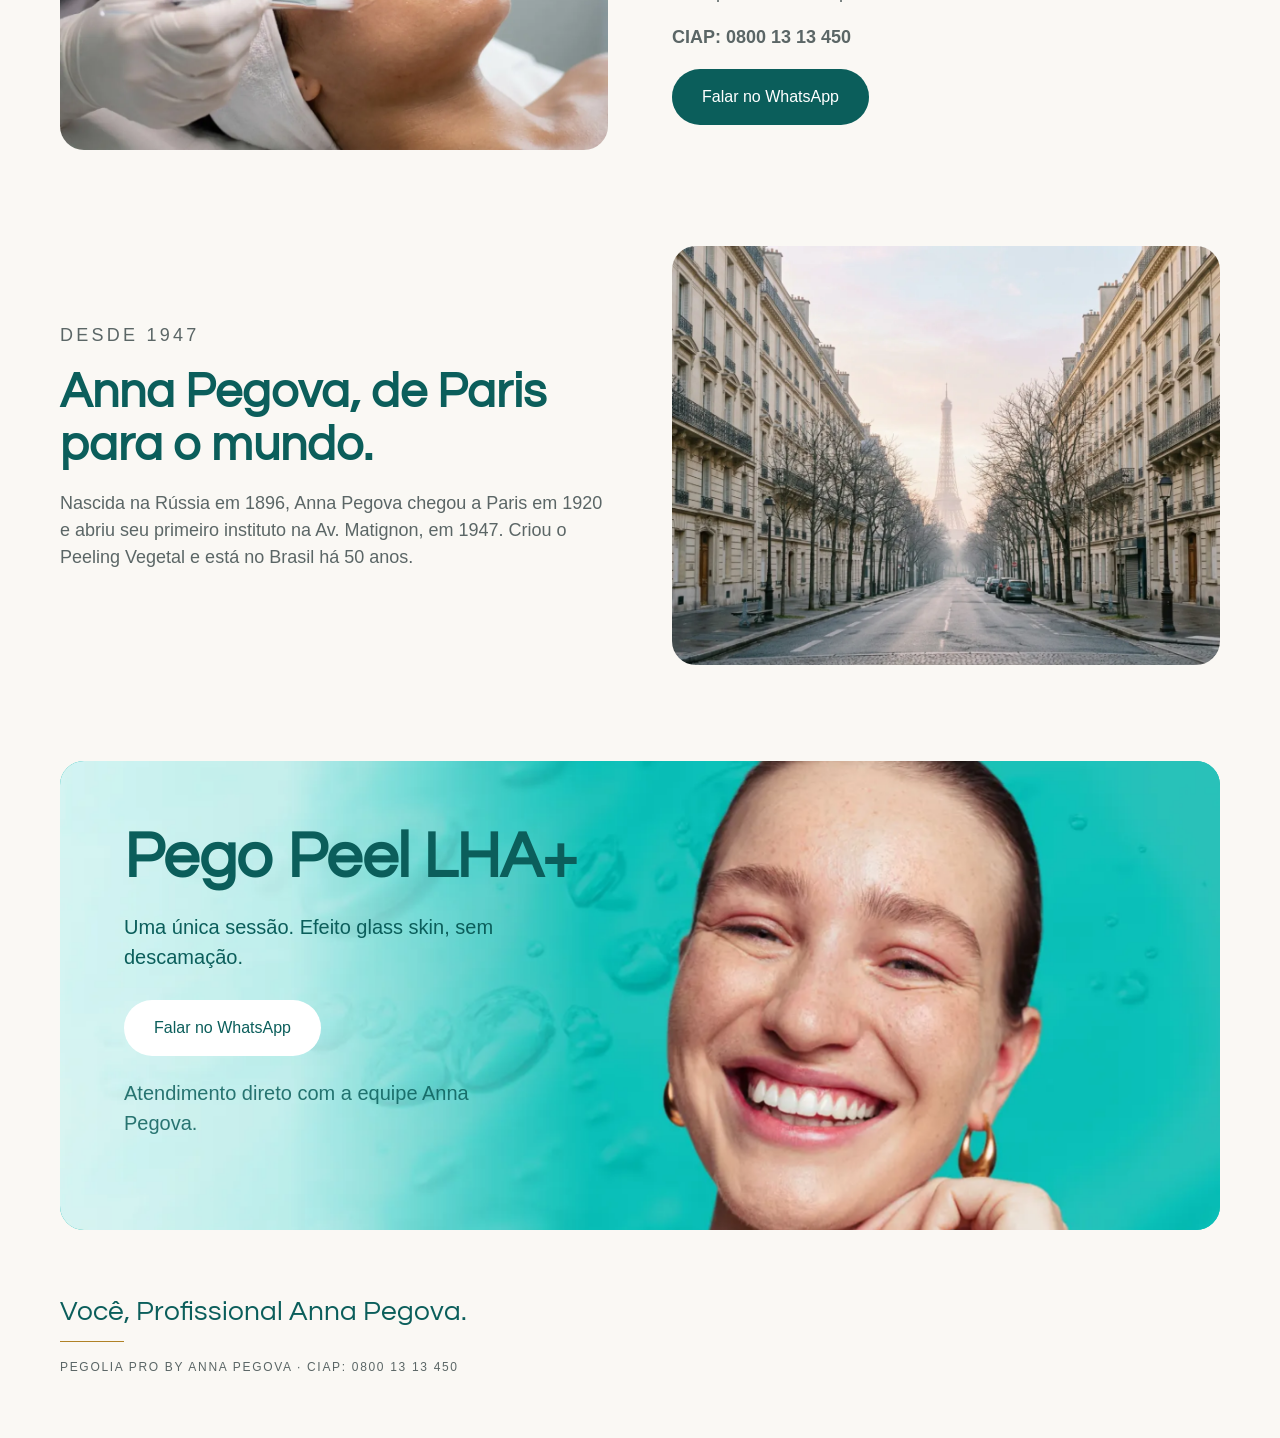
==== commit 160fa9d6: "Paginas com WebP, logo e animacoes" ====
--- a/index.html
+++ b/index.html
@@ -7,18 +7,21 @@
 <meta name="description" content="Dermocosméticos profissionais Anna Pegova: peeling e drug delivery para o protocolo em cabine.">
 <link rel="preconnect" href="https://fonts.googleapis.com"><link rel="preconnect" href="https://fonts.gstatic.com" crossorigin>
 <link href="https://fonts.googleapis.com/css2?family=Questrial&display=swap" rel="stylesheet">
-<link rel="stylesheet" href="css/style.css?v=3">
+<link rel="stylesheet" href="css/style.css?v=5">
+<link rel="preload" as="image" href="img/logo-anna-pegova.png">
+<script>(function(d){d.classList.add('js');try{if(sessionStorage.getItem('ap-intro')==='1'||matchMedia('(prefers-reduced-motion: reduce)').matches)d.classList.add('no-intro')}catch(e){d.classList.add('no-intro')}})(document.documentElement)</script>
 </head>
 <body>
+<div class="intro" aria-hidden="true"><div class="intro__logo"><div class="intro__mark"></div></div><span class="intro__line"></span></div>
 <header class="nav"><div class="wrap">
-<a class="brand" href="index.html">ANNA PEGOVA PROFISSIONAL</a>
+<a class="brand" href="index.html" aria-label="Anna Pegova Profissional"><span class="brand__logo"></span></a>
 <nav class="nav__links"><a href="index.html#produtos">Produtos</a><a href="index.html#protocolos">Protocolos</a><a href="index.html#ciencia">Ciência</a><a href="index.html#marca">A marca</a></nav>
 <a class="nav__wa" href="https://wa.me/5500000000000" target="_blank" rel="noopener">WhatsApp</a>
 </div></header>
 <main>
 
 <section><div class="wrap">
-<div class="hero"><img class="hero__img" src="img/hero.jpg" alt="Mulher com pele luminosa tocando o rosto">
+<div class="hero"><img class="hero__img" src="img/hero.webp" fetchpriority="high" alt="Mulher com pele luminosa tocando o rosto">
 <div class="hero__body"><p class="eyebrow">PEGO PEEL LHA+ · GLOW GLASS SKIN</p>
 <h1 class="h1">Bio-renovação em uma única sessão.</h1>
 <p>Esfoliação suave, sem descamação nem vermelhidão.</p><a class="btn" href="https://wa.me/5500000000000" target="_blank" rel="noopener">Falar no WhatsApp</a>
@@ -29,28 +32,28 @@
 <section class="section" id="produtos"><div class="wrap">
 <div class="section__head split-head"><div><p class="eyebrow">SELEÇÃO</p><h2 class="h2">Seleção Anna Pegova.</h2></div>
 <p class="muted">Peeling e drug delivery para o protocolo em cabine.</p></div>
-<div class="grid6"><a class="card-prod" href="pego-peel-lha.html"><div class="card-prod__img"><img src="img/produto-mousse.jpg?v=4" alt="Mousse Pego Peel LHA+" loading="lazy"></div><h3>Mousse Pego Peel LHA+</h3><p>LHA e óleo de oliva ozonizado. 150 ml</p></a>
-<a class="card-prod" href="pego-peel-lha.html"><div class="card-prod__img"><img src="img/produto-peeling.jpg?v=4" alt="Peeling LHA+ 1 e 2" loading="lazy"></div><h3>Peeling LHA+ 1 e 2</h3><p>Peeling coreano. 2x 30 ml</p></a>
-<a class="card-prod" href="serum-epigen-pep.html"><div class="card-prod__img"><img src="img/produto-pep.jpg?v=4" alt="Sérum Epigen PEP" loading="lazy"></div><h3>Sérum Epigen PEP</h3><p>18 peptídeos. 10 ampolas de 2 ml</p></a>
-<a class="card-prod" href="serum-epigen-exo-p.html"><div class="card-prod__img"><img src="img/produto-exop.jpg?v=4" alt="Sérum Epigen EXO P" loading="lazy"></div><h3>Sérum Epigen EXO P</h3><p>Exossomos e PDRN. 10 ampolas de 2 ml</p></a>
-<a class="card-prod" href="serum-epigen-hyalu.html"><div class="card-prod__img"><img src="img/produto-hyalu.jpg?v=4" alt="Sérum Epigen Hyalu" loading="lazy"></div><h3>Sérum Epigen Hyalu</h3><p>Ácido hialurônico. 10 ampolas de 2 ml</p></a>
-<a class="card-prod" href="serum-epigen-white.html"><div class="card-prod__img"><img src="img/produto-white.jpg?v=4" alt="Sérum Epigen White" loading="lazy"></div><h3>Sérum Epigen White</h3><p>Ácido tranexâmico. 10 ampolas de 2 ml</p></a></div>
+<div class="grid6"><a class="card-prod" href="pego-peel-lha.html"><div class="card-prod__img"><img src="img/produto-mousse.webp" alt="Mousse Pego Peel LHA+" loading="lazy" decoding="async"></div><h3>Mousse Pego Peel LHA+</h3><p>LHA e óleo de oliva ozonizado. 150 ml</p></a>
+<a class="card-prod" href="pego-peel-lha.html"><div class="card-prod__img"><img src="img/produto-peeling.webp" alt="Peeling LHA+ 1 e 2" loading="lazy" decoding="async"></div><h3>Peeling LHA+ 1 e 2</h3><p>Peeling coreano. 2x 30 ml</p></a>
+<a class="card-prod" href="serum-epigen-pep.html"><div class="card-prod__img"><img src="img/produto-pep.webp" alt="Sérum Epigen PEP" loading="lazy" decoding="async"></div><h3>Sérum Epigen PEP</h3><p>18 peptídeos. 10 ampolas de 2 ml</p></a>
+<a class="card-prod" href="serum-epigen-exo-p.html"><div class="card-prod__img"><img src="img/produto-exop.webp" alt="Sérum Epigen EXO P" loading="lazy" decoding="async"></div><h3>Sérum Epigen EXO P</h3><p>Exossomos e PDRN. 10 ampolas de 2 ml</p></a>
+<a class="card-prod" href="serum-epigen-hyalu.html"><div class="card-prod__img"><img src="img/produto-hyalu.webp" alt="Sérum Epigen Hyalu" loading="lazy" decoding="async"></div><h3>Sérum Epigen Hyalu</h3><p>Ácido hialurônico. 10 ampolas de 2 ml</p></a>
+<a class="card-prod" href="serum-epigen-white.html"><div class="card-prod__img"><img src="img/produto-white.webp" alt="Sérum Epigen White" loading="lazy" decoding="async"></div><h3>Sérum Epigen White</h3><p>Ácido tranexâmico. 10 ampolas de 2 ml</p></a></div>
 </div></section>
 
 <section class="section" id="marca"><div class="wrap why">
-<div class="why__img"><img src="img/gesto.jpg" alt="Gesto de cuidado com a pele" loading="lazy"></div>
+<div class="why__img"><img src="img/gesto.webp" alt="Gesto de cuidado com a pele" loading="lazy" decoding="async"></div>
 <div class="why__body"><p class="eyebrow">POR QUE ANNA PEGOVA PROFISSIONAL</p>
 <h2 class="h2">O mais avançado da estética, em suas mãos.</h2><div class="why__row"><strong>Desde 1947</strong><span>Tradição francesa, do primeiro instituto na Av. Matignon, em Paris.</span></div><div class="why__row"><strong>Alta tecnologia</strong><span>Fórmulas com ativos rigorosamente selecionados.</span></div><div class="why__row"><strong>Protocolos próprios</strong><span>Tratamentos faciais e corporais pensados para a cabine.</span></div><div class="why__row"><strong>Assessoria completa</strong><span>Equipe treinada e qualificada para apoiar o seu trabalho.</span></div></div>
 </div></section>
 
 <section class="section" id="ciencia"><div class="wrap">
-<div class="banner"><img class="banner__img" src="img/serum-gota.jpg" alt="Gota de sérum" loading="lazy">
+<div class="banner"><img class="banner__img" src="img/serum-gota.webp" alt="Gota de sérum" loading="lazy" decoding="async">
 <div class="banner__body"><p class="eyebrow">SÉRUM AKINÉSINE EXO</p><h2 class="h1">Tecnologia de exossomos, em cada gota.</h2>
 <a class="btn" href="serum-epigen-exo-p.html">Ver produto</a></div></div>
 </div></section>
 
 <section class="section" id="protocolos"><div class="wrap duo">
-<div class="duo__img"><img src="img/cabine.jpg" alt="Protocolo em cabine" loading="lazy"></div>
+<div class="duo__img"><img src="img/cabine.webp" alt="Protocolo em cabine" loading="lazy" decoding="async"></div>
 <div><p class="eyebrow">PARA A SUA PRÁTICA</p><h2 class="h2">Protocolo com apoio técnico.</h2>
 <p>Peeling coreano adaptado a todos os tipos de pele brasileira, indicado para todas as idades e estações. Nossa equipe treinada acompanha você no protocolo.</p>
 <p><strong>CIAP: 0800 13 13 450</strong></p><a class="btn" href="https://wa.me/5500000000000" target="_blank" rel="noopener">Falar no WhatsApp</a></div>
@@ -59,11 +62,11 @@
 <section class="section"><div class="wrap duo">
 <div><p class="eyebrow">DESDE 1947</p><h2 class="h2">Anna Pegova, de Paris para o mundo.</h2>
 <p>Nascida na Rússia em 1896, Anna Pegova chegou a Paris em 1920 e abriu seu primeiro instituto na Av. Matignon, em 1947. Criou o Peeling Vegetal e está no Brasil há 50 anos.</p></div>
-<div class="duo__img"><img src="img/paris.jpg" alt="Paris" loading="lazy"></div>
+<div class="duo__img"><img src="img/paris.webp" alt="Paris" loading="lazy" decoding="async"></div>
 </div></section>
 
 <section class="section"><div class="wrap">
-<div class="cta"><img class="cta__tex" src="img/cta-textura.jpg?v=3" alt="" loading="lazy">
+<div class="cta"><img class="cta__tex" src="img/cta-textura.webp" alt="" loading="lazy" decoding="async">
 <div class="cta__body"><h2 class="h1">Pego Peel LHA+</h2><p>Uma única sessão. Efeito glass skin, sem descamação.</p><a class="btn btn--light" href="https://wa.me/5500000000000" target="_blank" rel="noopener">Falar no WhatsApp</a>
 <p class="cta__note">Atendimento direto com a equipe Anna Pegova.</p></div></div>
 </div></section>
@@ -73,5 +76,6 @@
 <p class="h3">Você, Profissional Anna Pegova.</p><hr>
 <small>PEGOLIA PRO BY ANNA PEGOVA · CIAP: 0800 13 13 450</small>
 </div></footer>
+<script src="js/site.js?v=5" defer></script>
 </body>
 </html>
--- a/css/style.css
+++ b/css/style.css
@@ -184,3 +184,54 @@
   .grid3,.grid2,.mech{grid-template-columns:1fr}
   .dl{flex-direction:column;align-items:flex-start}
 }
+
+/* ===== Logo + abertura ===== */
+.brand{display:inline-flex;align-items:center}
+.brand__logo{display:block;width:150px;aspect-ratio:360/105;background:var(--deep);-webkit-mask:url(../img/logo-anna-pegova.png) center/contain no-repeat;mask:url(../img/logo-anna-pegova.png) center/contain no-repeat}
+.intro{display:none}
+.js:not(.no-intro) .intro{display:flex;position:fixed;inset:0;z-index:100;align-items:center;justify-content:center;background:linear-gradient(180deg,#fff 0%,var(--mist) 100%);transition:background-color .9s,opacity .9s cubic-bezier(.22,1,.36,1) .25s}
+.intro.is-leaving{opacity:0;pointer-events:none}
+.intro__logo{width:min(340px,64vw);aspect-ratio:360/105;transition:transform .95s cubic-bezier(.76,0,.24,1);will-change:transform}
+.intro__mark{width:100%;height:100%;background:var(--deep);-webkit-mask:url(../img/logo-anna-pegova.png) center/contain no-repeat;mask:url(../img/logo-anna-pegova.png) center/contain no-repeat;animation:apLogoIn 1.2s cubic-bezier(.22,1,.36,1) both}
+.intro__line{position:absolute;left:50%;top:calc(50% + min(340px,64vw)*.2);width:120px;height:1px;margin-left:-60px;background:var(--gold, #B08226);transform-origin:left;animation:apLine 1.1s cubic-bezier(.22,1,.36,1) .35s both}
+.intro.is-leaving .intro__line{opacity:0;transition:opacity .3s}
+@keyframes apLogoIn{from{opacity:0;transform:translateY(14px) scale(.96);filter:blur(8px)}to{opacity:1;transform:none;filter:blur(0)}}
+@keyframes apLine{from{transform:scaleX(0)}to{transform:scaleX(1)}}
+html.is-intro{overflow:hidden}
+.is-intro .nav .brand__logo{visibility:hidden}
+
+/* ===== Entrada do topo ===== */
+.js .hero__body > *,.js .p-hero > div:last-child > *{opacity:0;transform:translateY(22px)}
+.js .hero__img,.js .p-hero__img img{transform:scale(1.08) translateY(var(--py,0))}
+.is-ready .hero__body > *,.is-ready .p-hero > div:last-child > *{opacity:1;transform:none;transition:opacity 1s cubic-bezier(.22,1,.36,1),transform 1s cubic-bezier(.22,1,.36,1)}
+.is-ready .hero__body > :nth-child(2),.is-ready .p-hero > div:last-child > :nth-child(2){transition-delay:.12s}
+.is-ready .hero__body > :nth-child(3),.is-ready .p-hero > div:last-child > :nth-child(3){transition-delay:.24s}
+.is-ready .hero__body > :nth-child(4),.is-ready .p-hero > div:last-child > :nth-child(4){transition-delay:.36s}
+.is-ready .hero__body > :nth-child(5),.is-ready .p-hero > div:last-child > :nth-child(5){transition-delay:.48s}
+.is-ready .hero__img,.is-ready .p-hero__img img{transform:scale(1.02) translateY(var(--py,0));transition:transform 2.4s cubic-bezier(.22,1,.36,1)}
+.nav{transition:box-shadow .4s,background .4s}
+.nav.is-scrolled{box-shadow:0 1px 0 var(--line),0 10px 30px -18px rgba(11,94,91,.25)}
+
+/* ===== Revelar ao rolar ===== */
+.rv{opacity:0;transform:translateY(34px);filter:blur(6px);transition:opacity 1.1s cubic-bezier(.22,1,.36,1),transform 1.1s cubic-bezier(.22,1,.36,1),filter 1.1s cubic-bezier(.22,1,.36,1)}
+.rv.in{opacity:1;transform:none;filter:none}
+.banner__img,.cta__tex{transform:scale(1.08) translateY(var(--py,0));will-change:transform}
+img.img-wait{opacity:0}
+main img{transition:opacity .8s ease}
+
+/* ===== Hover premium ===== */
+.btn{transition:background .3s,transform .4s cubic-bezier(.22,1,.36,1),box-shadow .4s}
+.btn:hover{transform:translateY(-2px);box-shadow:0 14px 28px -14px rgba(11,94,91,.55)}
+.card-prod,.card-img{transition:transform .6s cubic-bezier(.22,1,.36,1)}
+.card-prod:hover{transform:translateY(-6px)}
+.card-prod__img,.card-img__img{transition:box-shadow .6s cubic-bezier(.22,1,.36,1)}
+.card-prod:hover .card-prod__img,.card-img:hover .card-img__img{box-shadow:0 26px 44px -26px rgba(11,94,91,.45)}
+.card-prod__img img,.card-img__img img{transition:transform 1.2s cubic-bezier(.22,1,.36,1),opacity .8s}
+.card-prod:hover .card-prod__img img,.card-img:hover .card-img__img img{transform:scale(1.05)}
+.card-img__img{overflow:hidden}
+.nav__links a{position:relative}
+.nav__links a::after{content:"";position:absolute;left:0;right:0;bottom:-6px;height:1px;background:var(--teal);transform:scaleX(0);transform-origin:right;transition:transform .5s cubic-bezier(.22,1,.36,1)}
+.nav__links a:hover::after{transform:scaleX(1);transform-origin:left}
+
+@media (max-width:720px){.brand__logo{width:120px}}
+@media (prefers-reduced-motion:reduce){.rv,.js .hero__body > *,.js .p-hero > div:last-child > *{opacity:1!important;transform:none!important;filter:none!important}.hero__img,.banner__img,.cta__tex{transform:none!important}}
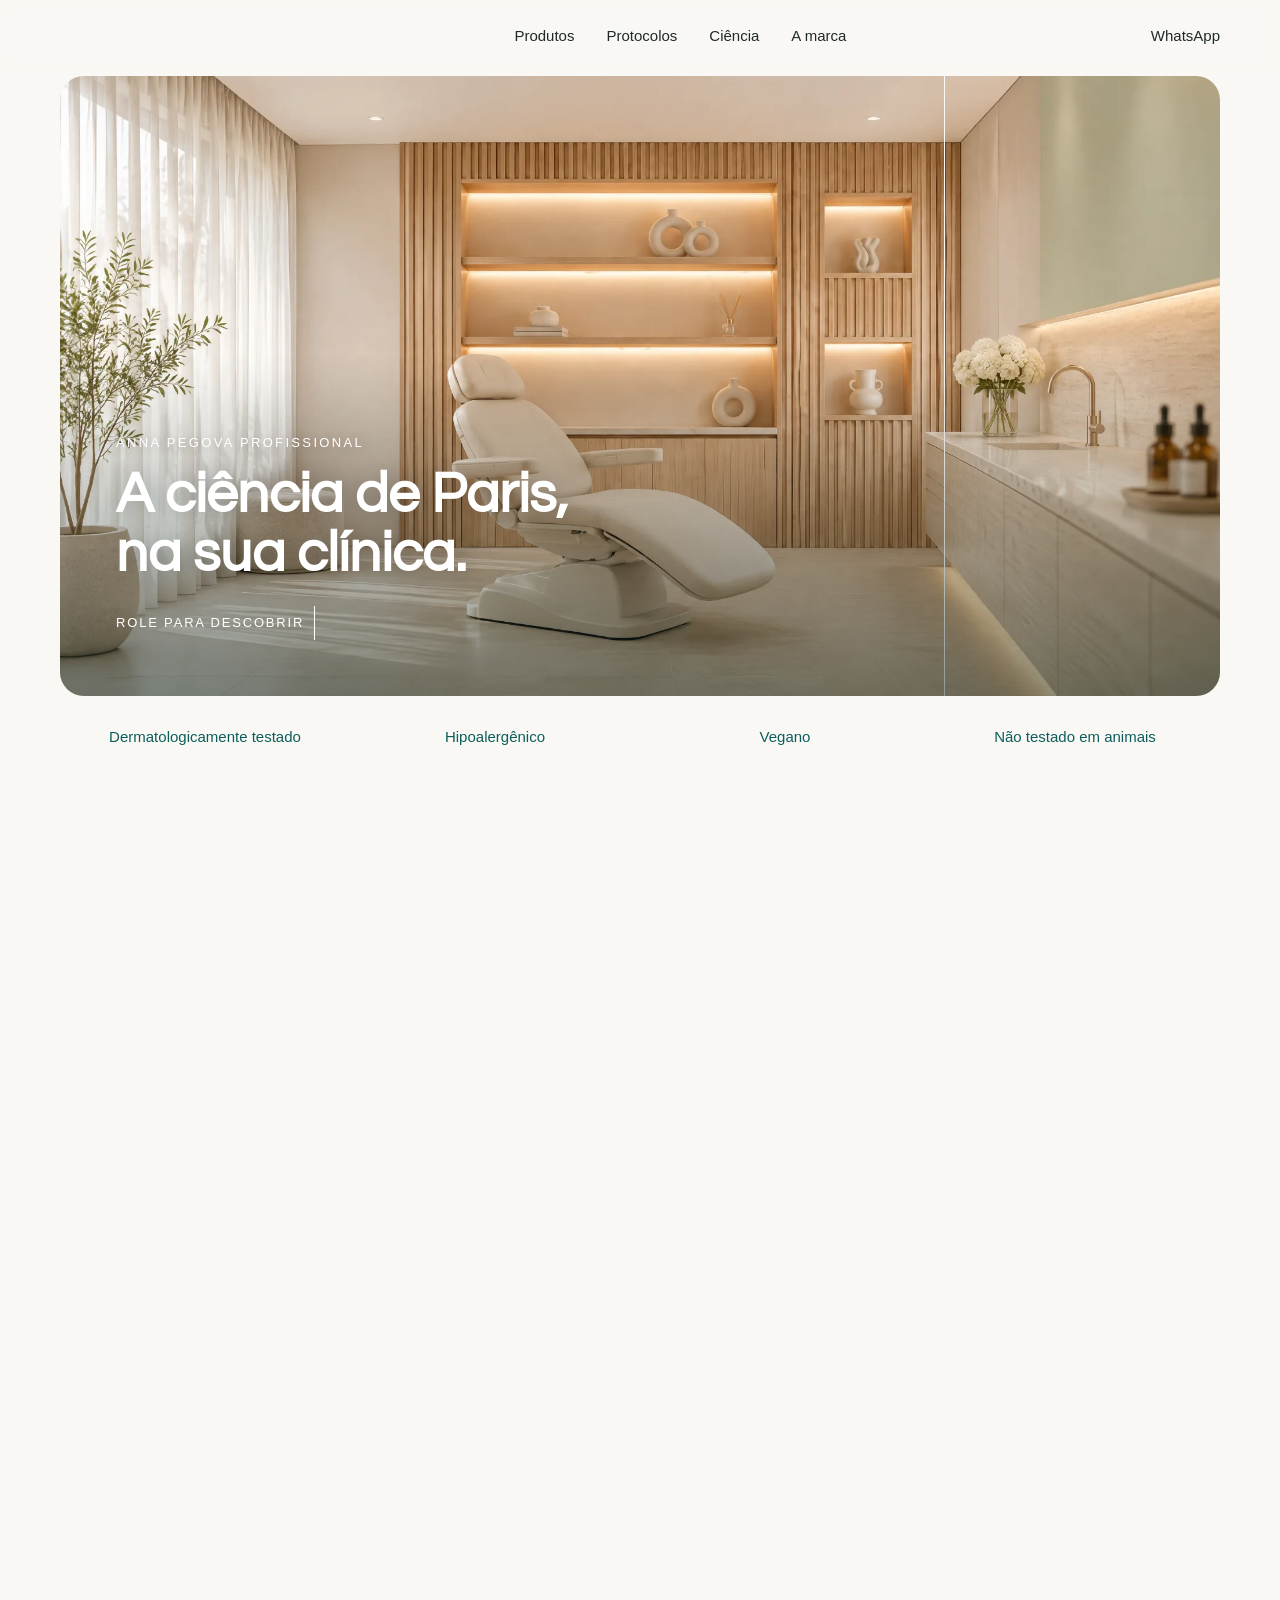
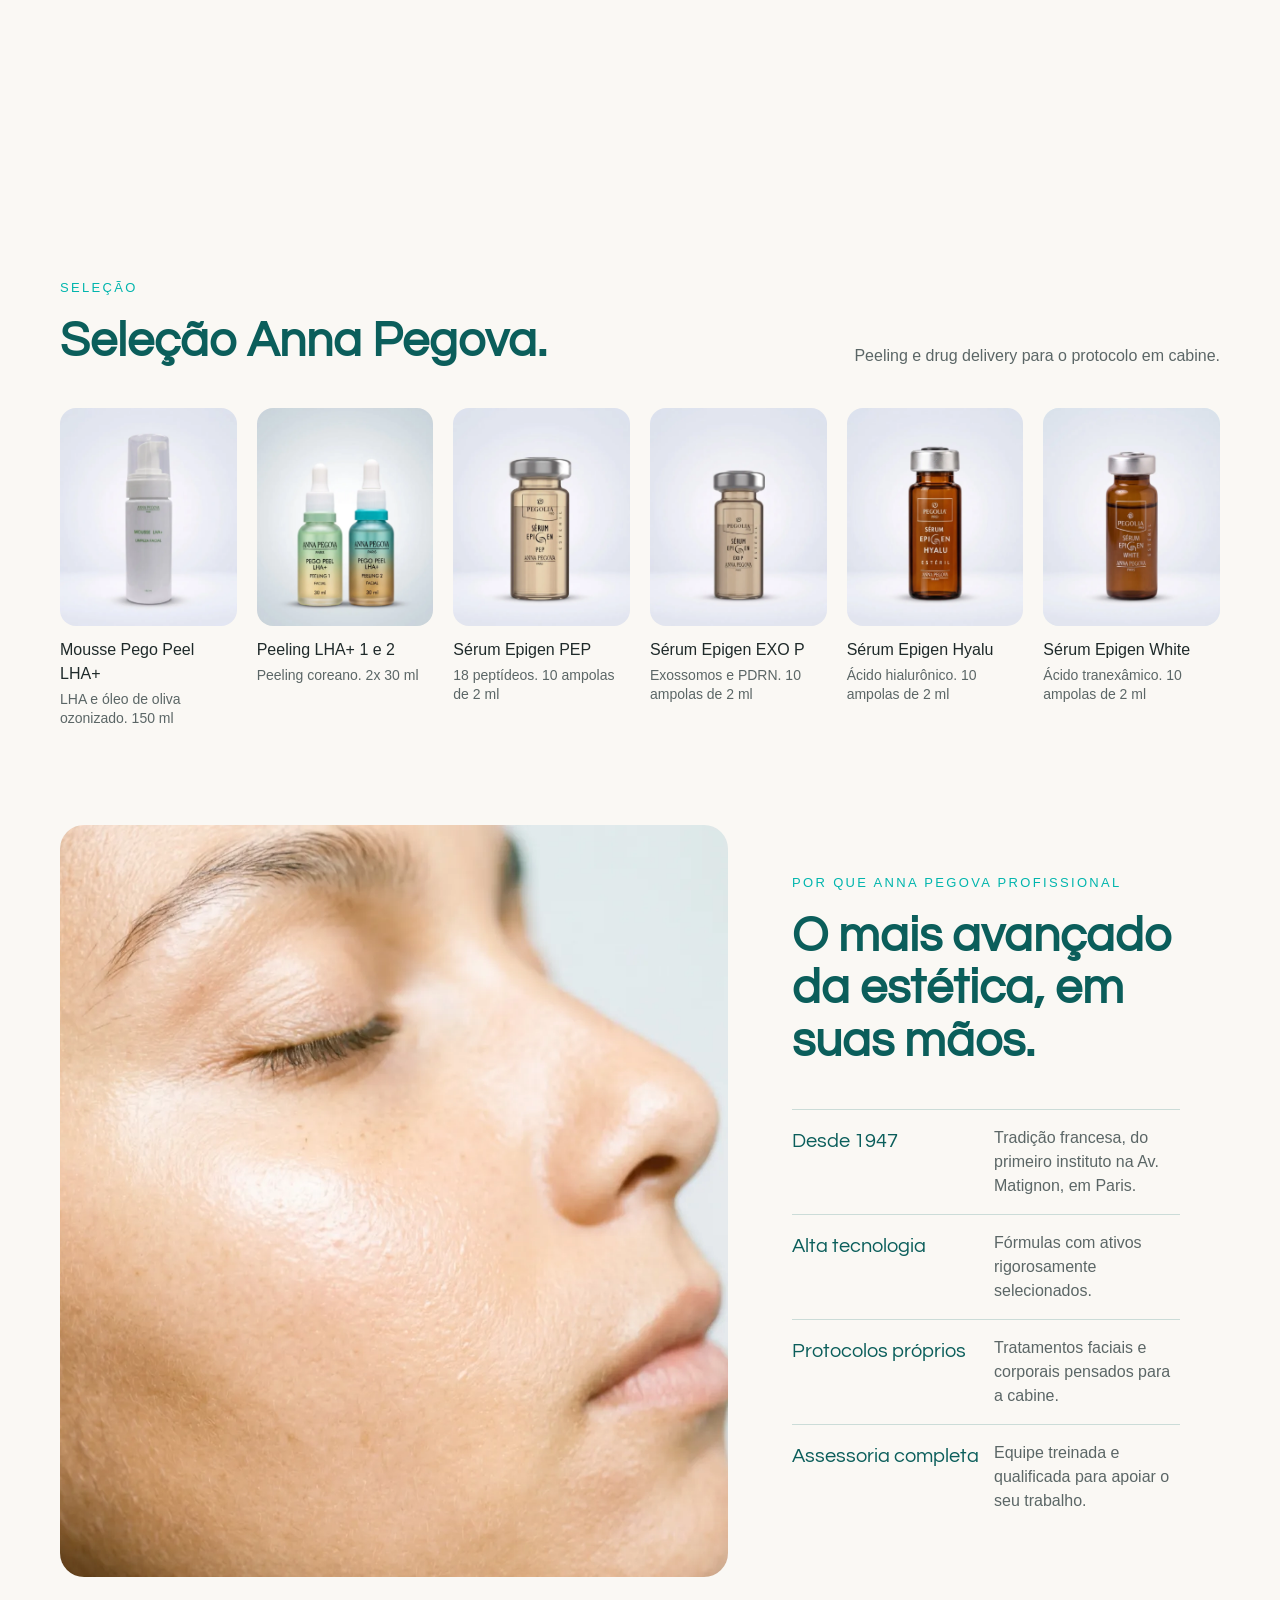
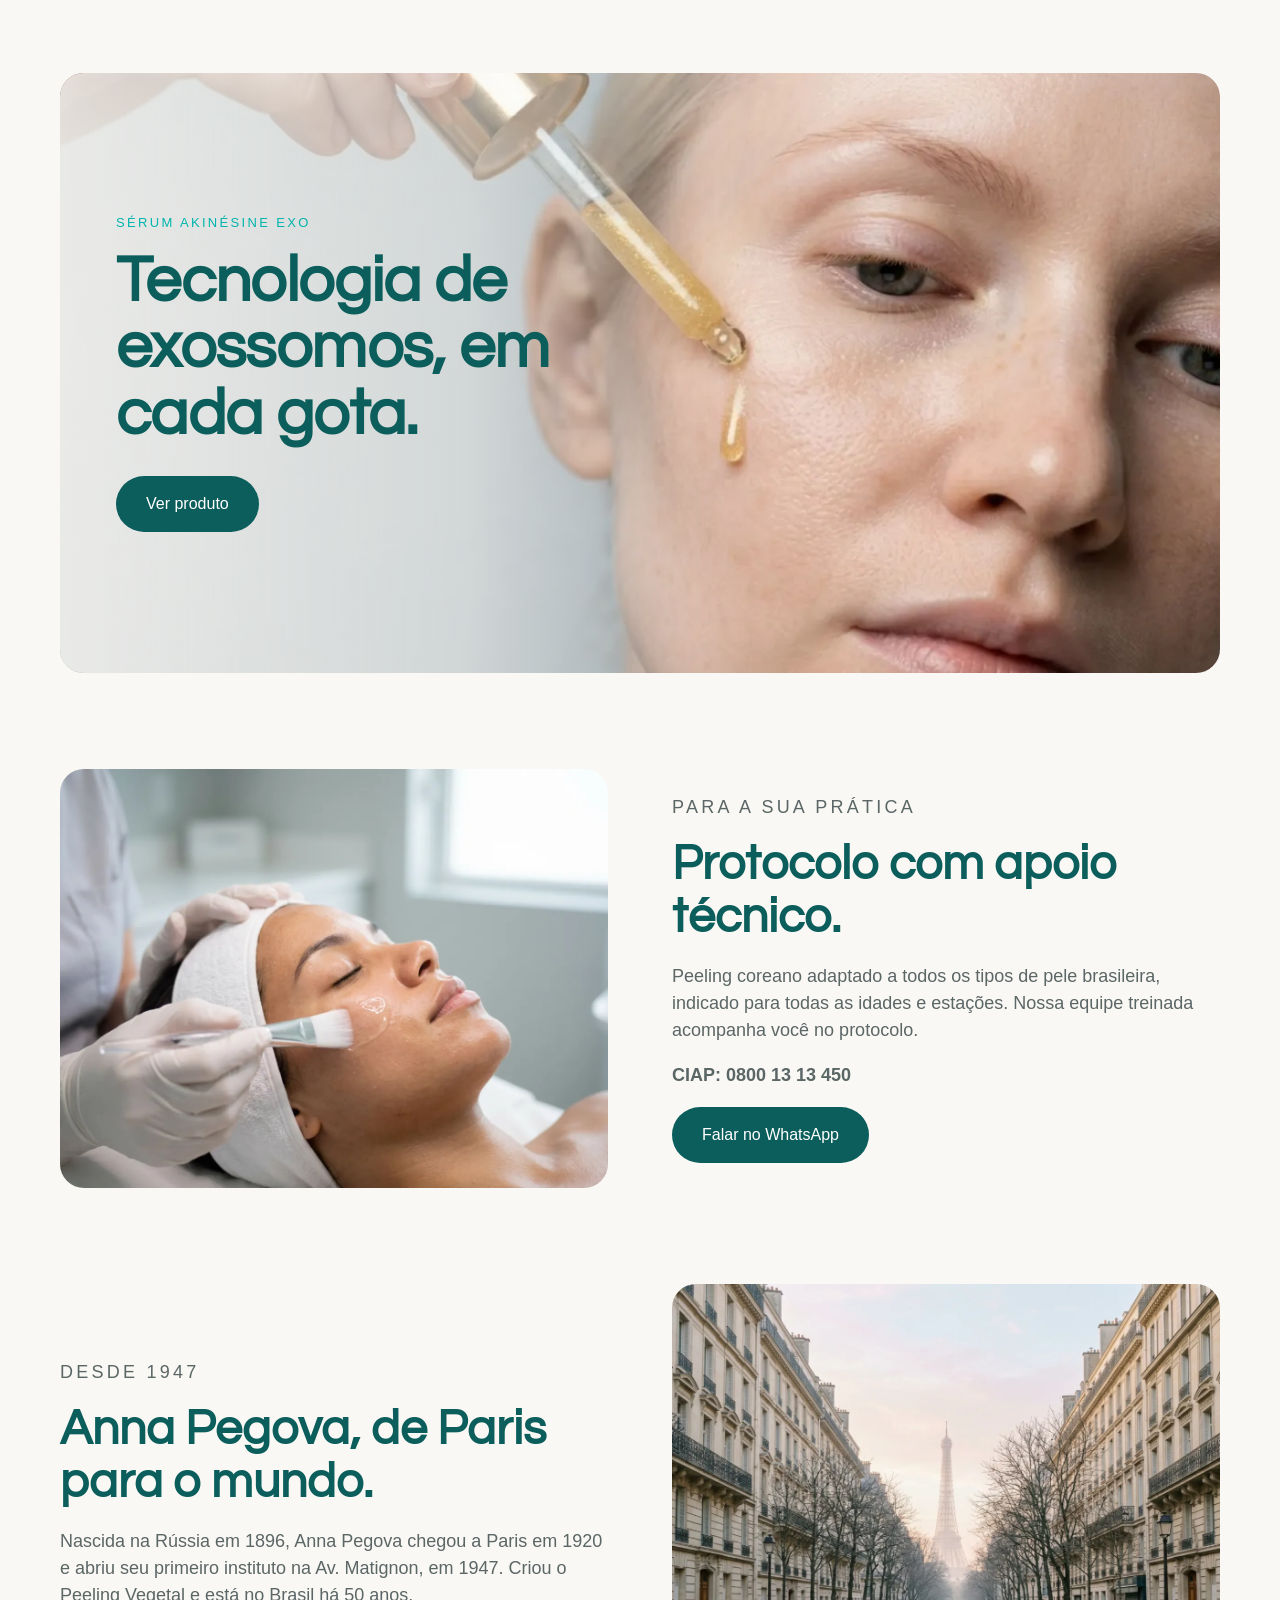
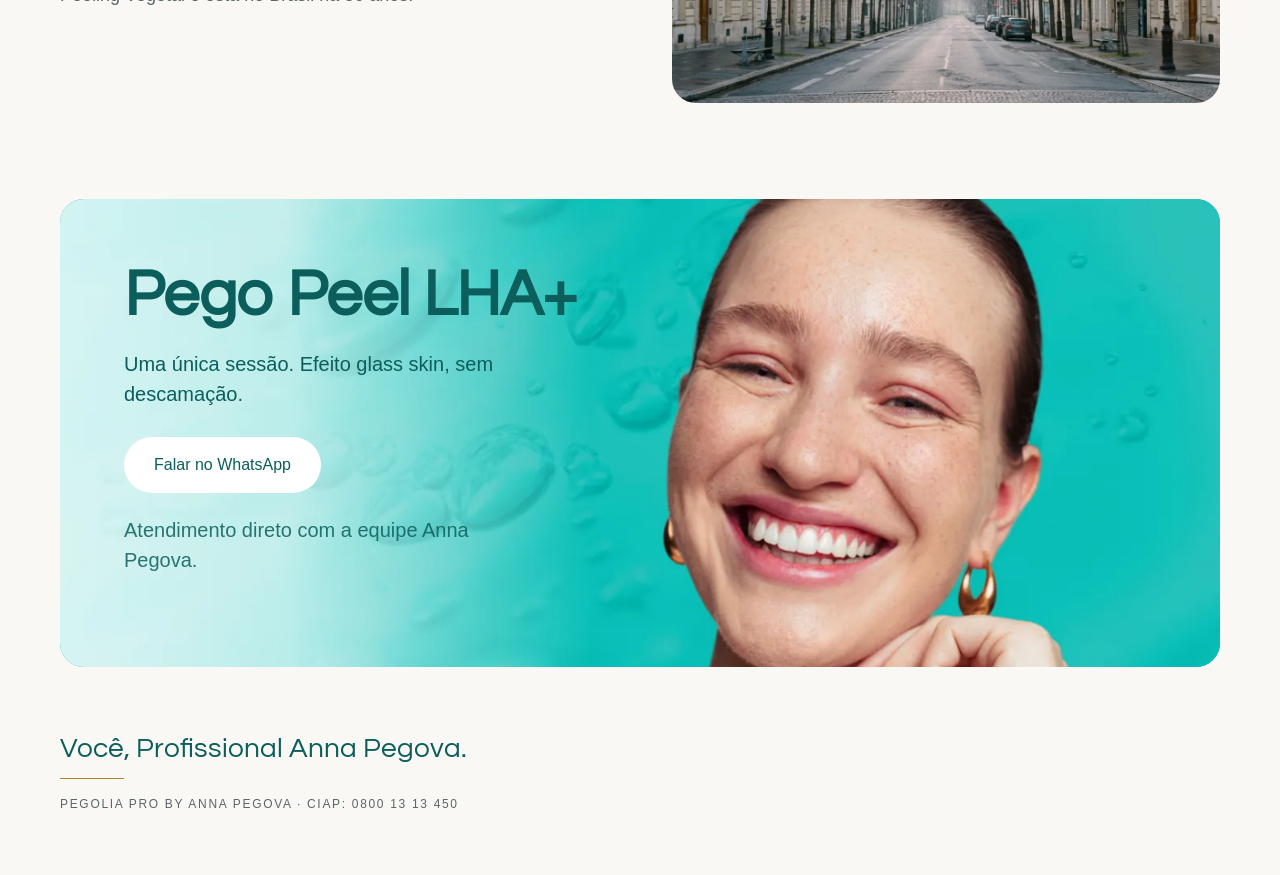
==== commit 935882ac: "Home com clinica e parallax" ====
--- a/index.html
+++ b/index.html
@@ -7,7 +7,7 @@
 <meta name="description" content="Dermocosméticos profissionais Anna Pegova: peeling e drug delivery para o protocolo em cabine.">
 <link rel="preconnect" href="https://fonts.googleapis.com"><link rel="preconnect" href="https://fonts.gstatic.com" crossorigin>
 <link href="https://fonts.googleapis.com/css2?family=Questrial&display=swap" rel="stylesheet">
-<link rel="stylesheet" href="css/style.css?v=5">
+<link rel="stylesheet" href="css/style.css?v=7">
 <link rel="preload" as="image" href="img/logo-anna-pegova.png">
 <script>(function(d){d.classList.add('js');try{if(sessionStorage.getItem('ap-intro')==='1'||matchMedia('(prefers-reduced-motion: reduce)').matches)d.classList.add('no-intro')}catch(e){d.classList.add('no-intro')}})(document.documentElement)</script>
 </head>
@@ -16,18 +16,21 @@
 <header class="nav"><div class="wrap">
 <a class="brand" href="index.html" aria-label="Anna Pegova Profissional"><span class="brand__logo"></span></a>
 <nav class="nav__links"><a href="index.html#produtos">Produtos</a><a href="index.html#protocolos">Protocolos</a><a href="index.html#ciencia">Ciência</a><a href="index.html#marca">A marca</a></nav>
-<a class="nav__wa" href="https://wa.me/5500000000000" target="_blank" rel="noopener">WhatsApp</a>
+<a class="nav__wa" href="https://wa.me/5500000000000" target="_blank" rel="noopener" data-track="whatsapp">WhatsApp</a>
 </div></header>
 <main>
 
-<section><div class="wrap">
-<div class="hero"><img class="hero__img" src="img/hero.webp" fetchpriority="high" alt="Mulher com pele luminosa tocando o rosto">
+<section class="ih" id="topo"><div class="ih__stick"><div class="wrap">
+<div class="hero ih__card"><div class="ih__media">
+<img class="ih__clinic" src="img/clinica.webp" fetchpriority="high" alt="Sala de procedimento de uma clínica de dermatologia premium">
+<img class="hero__img ih__woman" src="img/hero.webp" alt="Mulher com pele luminosa tocando o rosto"></div>
+<div class="ih__cap" aria-hidden="true"><p class="eyebrow">ANNA PEGOVA PROFISSIONAL</p><p class="ih__capt">A ciência de Paris,<br>na sua clínica.</p><span class="ih__hint">Role para descobrir</span></div>
 <div class="hero__body"><p class="eyebrow">PEGO PEEL LHA+ · GLOW GLASS SKIN</p>
 <h1 class="h1">Bio-renovação em uma única sessão.</h1>
-<p>Esfoliação suave, sem descamação nem vermelhidão.</p><a class="btn" href="https://wa.me/5500000000000" target="_blank" rel="noopener">Falar no WhatsApp</a>
+<p>Esfoliação suave, sem descamação nem vermelhidão.</p><a class="btn" href="https://wa.me/5500000000000" target="_blank" rel="noopener" data-track="whatsapp">Falar no WhatsApp</a>
 <div class="hero__chips"><span class="chip">Zero downtime</span><span class="chip">Todas as estações</span></div></div></div>
 <div class="selos"><span>Dermatologicamente testado</span><span>Hipoalergênico</span><span>Vegano</span><span>Não testado em animais</span></div>
-</div></section>
+</div></div></section>
 
 <section class="section" id="produtos"><div class="wrap">
 <div class="section__head split-head"><div><p class="eyebrow">SELEÇÃO</p><h2 class="h2">Seleção Anna Pegova.</h2></div>
@@ -56,7 +59,7 @@
 <div class="duo__img"><img src="img/cabine.webp" alt="Protocolo em cabine" loading="lazy" decoding="async"></div>
 <div><p class="eyebrow">PARA A SUA PRÁTICA</p><h2 class="h2">Protocolo com apoio técnico.</h2>
 <p>Peeling coreano adaptado a todos os tipos de pele brasileira, indicado para todas as idades e estações. Nossa equipe treinada acompanha você no protocolo.</p>
-<p><strong>CIAP: 0800 13 13 450</strong></p><a class="btn" href="https://wa.me/5500000000000" target="_blank" rel="noopener">Falar no WhatsApp</a></div>
+<p><strong>CIAP: 0800 13 13 450</strong></p><a class="btn" href="https://wa.me/5500000000000" target="_blank" rel="noopener" data-track="whatsapp">Falar no WhatsApp</a></div>
 </div></section>
 
 <section class="section"><div class="wrap duo">
@@ -67,7 +70,7 @@
 
 <section class="section"><div class="wrap">
 <div class="cta"><img class="cta__tex" src="img/cta-textura.webp" alt="" loading="lazy" decoding="async">
-<div class="cta__body"><h2 class="h1">Pego Peel LHA+</h2><p>Uma única sessão. Efeito glass skin, sem descamação.</p><a class="btn btn--light" href="https://wa.me/5500000000000" target="_blank" rel="noopener">Falar no WhatsApp</a>
+<div class="cta__body"><h2 class="h1">Pego Peel LHA+</h2><p>Uma única sessão. Efeito glass skin, sem descamação.</p><a class="btn btn--light" href="https://wa.me/5500000000000" target="_blank" rel="noopener" data-track="whatsapp">Falar no WhatsApp</a>
 <p class="cta__note">Atendimento direto com a equipe Anna Pegova.</p></div></div>
 </div></section>
 
@@ -76,6 +79,7 @@
 <p class="h3">Você, Profissional Anna Pegova.</p><hr>
 <small>PEGOLIA PRO BY ANNA PEGOVA · CIAP: 0800 13 13 450</small>
 </div></footer>
-<script src="js/site.js?v=5" defer></script>
+<script src="js/site.js?v=6" defer></script>
+
 </body>
 </html>
--- a/css/style.css
+++ b/css/style.css
@@ -235,3 +235,105 @@
 
 @media (max-width:720px){.brand__logo{width:120px}}
 @media (prefers-reduced-motion:reduce){.rv,.js .hero__body > *,.js .p-hero > div:last-child > *{opacity:1!important;transform:none!important;filter:none!important}.hero__img,.banner__img,.cta__tex{transform:none!important}}
+
+/* ===== HOF ===== */
+.hero--hof .hero__img{object-position:right center}
+.section--tight{padding-top:24px}
+.nums{display:grid;grid-template-columns:repeat(4,1fr);gap:32px;background:var(--deep);color:#fff;border-radius:24px;padding:40px}
+.num strong{display:block;font-family:var(--title);font-weight:600;font-size:48px;line-height:1.05;margin-bottom:10px}
+.num p{font-size:15px;line-height:1.4;margin-bottom:8px}
+.num small{font-size:11px;letter-spacing:.14em;color:#8FE3DE;font-weight:500}
+.steps{margin-top:28px}
+.step{display:flex;gap:20px;border-top:1px solid var(--line);padding:20px 0}
+.step span{font-family:var(--title);font-weight:600;font-size:22px;color:var(--teal);min-width:32px}
+.step h3{font-size:17px;font-weight:700;color:var(--ink);margin-bottom:6px}
+.steps-wrap .step p{font-size:15px;margin:0}
+.final{display:flex;align-items:center;justify-content:space-between;gap:40px;padding:56px 64px;border-radius:28px;background:linear-gradient(90deg,#fff 0%,var(--mist) 100%);margin-bottom:96px}
+.final p{font-size:17px;color:var(--ink);margin-top:14px}
+@media (max-width:1100px){.nums{grid-template-columns:repeat(2,1fr)}}
+@media (max-width:720px){
+  .nums{grid-template-columns:1fr;gap:22px;padding:28px 24px}
+  .num strong{font-size:36px}
+  .final{flex-direction:column;align-items:stretch;padding:40px 24px;margin-bottom:48px}
+  .final .btn{justify-content:center}
+  .hero--hof .hero__img{object-position:78% center}
+}
+
+/* ===== Evento HOF ===== */
+.ev-hero{position:relative;border-radius:28px;overflow:hidden;display:grid;grid-template-columns:1fr 470px;gap:48px;align-items:center;padding:56px 64px;min-height:760px}
+.ev-hero__img{position:absolute;inset:0;width:100%;height:100%;object-fit:cover;z-index:0}
+.ev-hero::after{content:"";position:absolute;inset:0;background:linear-gradient(90deg,rgba(250,248,244,.96) 0%,rgba(250,248,244,.86) 42%,rgba(250,248,244,.15) 62%,rgba(250,248,244,0) 100%);z-index:0}
+.ev-hero__body,.ev-form,.ev-ok{position:relative;z-index:1}
+.ev-hero__body{max-width:600px}
+.ev-hero__body .eyebrow{color:var(--deep);margin-bottom:22px}
+.ev-hero .h1{font-size:64px;margin-bottom:22px}
+.ev-lead{font-size:20px;line-height:1.45;margin-bottom:22px}
+.ev-gold{display:block;width:72px;height:1.5px;background:var(--gold);margin-bottom:18px}
+.ev-small{font-size:15px;font-weight:500;color:var(--mute)}
+.ev-form,.ev-ok{background:#fff;border-radius:24px;padding:40px 36px 36px;box-shadow:0 24px 56px -16px rgba(11,61,59,.18);display:flex;flex-direction:column;gap:18px}
+.ev-form__t{font-family:var(--title);font-weight:600;font-size:30px;line-height:1.12}
+.ev-form__s{font-size:15px;color:var(--mute);margin-top:-6px}
+.ev-form label{display:flex;flex-direction:column;gap:8px;font-size:14px;font-weight:500;color:var(--ink)}
+.ev-form label[hidden]{display:none}
+.ev-form input:not([type=checkbox]),.ev-form select{height:52px;border:1px solid var(--line);border-radius:12px;padding:0 18px;font:inherit;font-size:16px;font-weight:400;color:var(--ink);background:#fff;transition:border-color .2s,box-shadow .2s;-webkit-appearance:none;appearance:none}
+.ev-form select{background:#fff url("data:image/svg+xml,%3Csvg xmlns='http://www.w3.org/2000/svg' width='14' height='8'%3E%3Cpath d='M1 1l6 6 6-6' stroke='%230B5E5B' stroke-width='1.6' fill='none' stroke-linecap='round'/%3E%3C/svg%3E") no-repeat right 18px center;padding-right:44px}
+.ev-form input:focus,.ev-form select:focus{outline:none;border-color:var(--teal);box-shadow:0 0 0 3px rgba(0,181,173,.15)}
+.ev-hp{position:absolute!important;left:-9999px;width:1px;height:1px;opacity:0}
+.ev-check{flex-direction:row!important;align-items:flex-start;gap:10px!important;font-weight:400!important;color:var(--mute)!important;font-size:13px!important}
+.ev-check input{width:18px;height:18px;accent-color:var(--deep);margin-top:1px;flex:none}
+.ev-erro{font-size:14px;color:#B4402E}
+.ev-form .btn{justify-content:center;border:0;cursor:pointer;font:inherit;font-weight:500}
+.ev-form .btn:disabled{opacity:.6;cursor:wait}
+.ev-safe{font-size:12px;color:#8A9494;text-align:center}
+.ev-quem{display:grid;grid-template-columns:1fr 1.2fr;gap:64px;align-items:center;background:#fff;border:1px solid var(--line);border-radius:24px;padding:56px 64px}
+.ev-quem .eyebrow{margin-bottom:14px}.ev-quem p:last-child{font-size:18px;line-height:1.55}
+.final--center{flex-direction:column;text-align:center;justify-content:center}
+.final--center p{margin:0 0 8px}
+@media (max-width:1100px){.ev-hero{grid-template-columns:1fr;padding:40px}.ev-hero::after{background:linear-gradient(180deg,rgba(250,248,244,.92),rgba(250,248,244,.75))}.ev-quem{grid-template-columns:1fr;gap:20px}}
+@media (max-width:720px){
+  .ev-hero{padding:0;min-height:0;border-radius:0;gap:24px;background:var(--paper)}
+  .ev-hero::after{display:none}
+  .ev-hero__img{position:relative;height:300px;border-radius:20px}
+  .ev-hero .h1{font-size:38px}
+  .ev-lead{font-size:17px}
+  .ev-form,.ev-ok{padding:32px 22px}
+  .ev-quem{padding:32px 24px}
+}
+.ev-form[hidden],.ev-ok[hidden]{display:none}
+.ev-form,.ev-ok{grid-column:2;grid-row:1}
+.ev-hero__body{grid-column:1;grid-row:1}
+@media (max-width:1100px){.ev-form,.ev-ok,.ev-hero__body{grid-column:1;grid-row:auto}}
+
+/* ===== Home: clínica -> modelo (parallax de rolagem) ===== */
+.ih{--p:0;position:relative;height:190vh}
+.ih__stick{position:sticky;top:72px;padding-top:4px}
+.ih__card{min-height:min(620px,calc(100vh - 170px))}
+.ih__media{position:absolute;inset:0;overflow:hidden;z-index:0}
+.ih__media img{position:absolute;inset:0;width:100%;height:100%;object-fit:cover;will-change:transform,opacity}
+.ih .ih__clinic{object-position:center;opacity:calc(1 - var(--p) * 1.6);transform:scale(calc(1 + var(--p) * .18)) translateY(calc(var(--p) * -40px))}
+.js .ih .ih__woman,.is-ready .ih .ih__woman{opacity:clamp(0,calc((var(--p) - .2) * 2.2),1);transform:scale(calc(1.16 - var(--p) * .14));transition:none}
+.ih .hero::after{opacity:clamp(0,calc((var(--p) - .3) * 2.5),1);z-index:0}
+.ih__cap{position:absolute;left:56px;bottom:56px;z-index:1;color:#fff;opacity:clamp(0,calc(1 - var(--p) * 3),1);transform:translateY(calc(var(--p) * -60px));pointer-events:none}
+.ih__cap .eyebrow{color:#fff;margin-bottom:14px;text-shadow:0 1px 12px rgba(0,0,0,.25)}
+.ih__capt{font-family:var(--title);font-weight:600;font-size:56px;line-height:1.05;text-shadow:0 2px 24px rgba(0,0,0,.25)}
+.ih__hint{display:inline-flex;align-items:center;gap:10px;margin-top:22px;font-size:13px;letter-spacing:.14em;text-transform:uppercase}
+.ih__hint::after{content:"";width:1px;height:34px;background:#fff;animation:ihHint 1.8s ease-in-out infinite;transform-origin:top}
+@keyframes ihHint{0%{transform:scaleY(0)}50%{transform:scaleY(1)}100%{transform:scaleY(0);transform-origin:bottom}}
+.ih .ih__media::after{content:"";position:absolute;inset:0;background:linear-gradient(0deg,rgba(11,40,38,.45),rgba(11,40,38,0) 55%);opacity:clamp(0,calc(1 - var(--p) * 2.5),1)}
+@media (min-width:721px){
+  .ih .hero__body{opacity:clamp(0,calc((var(--p) - .5) * 3.2),1);transform:translateY(calc((1 - clamp(0,calc((var(--p) - .5) * 3.2),1)) * 36px))}
+  .ih .hero__body{pointer-events:auto}
+}
+@media (max-width:720px){
+  .ih{height:170vh}
+  .ih__stick{top:64px}
+  .ih__media{position:relative;inset:auto;height:430px;border-radius:var(--radius);order:2}
+  .ih__media img{border-radius:0}
+  .ih .ih__woman{position:absolute;height:100%;object-position:70% center;border-radius:0}
+  .ih__cap{left:24px;bottom:24px;top:auto}
+  .ih__cap{position:absolute}
+  .ih__card{position:relative}
+  .ih__capt{font-size:30px}
+}
+@media (max-width:720px){.ih__cap{display:none}}
+@media (prefers-reduced-motion:reduce){.ih{height:auto}.ih__stick{position:static}.ih .ih__clinic,.ih__cap,.ih .ih__media::after{display:none}.ih .ih__woman{opacity:1!important;transform:none!important}.ih .hero__body{opacity:1!important;transform:none!important}.ih .hero::after{opacity:1}}
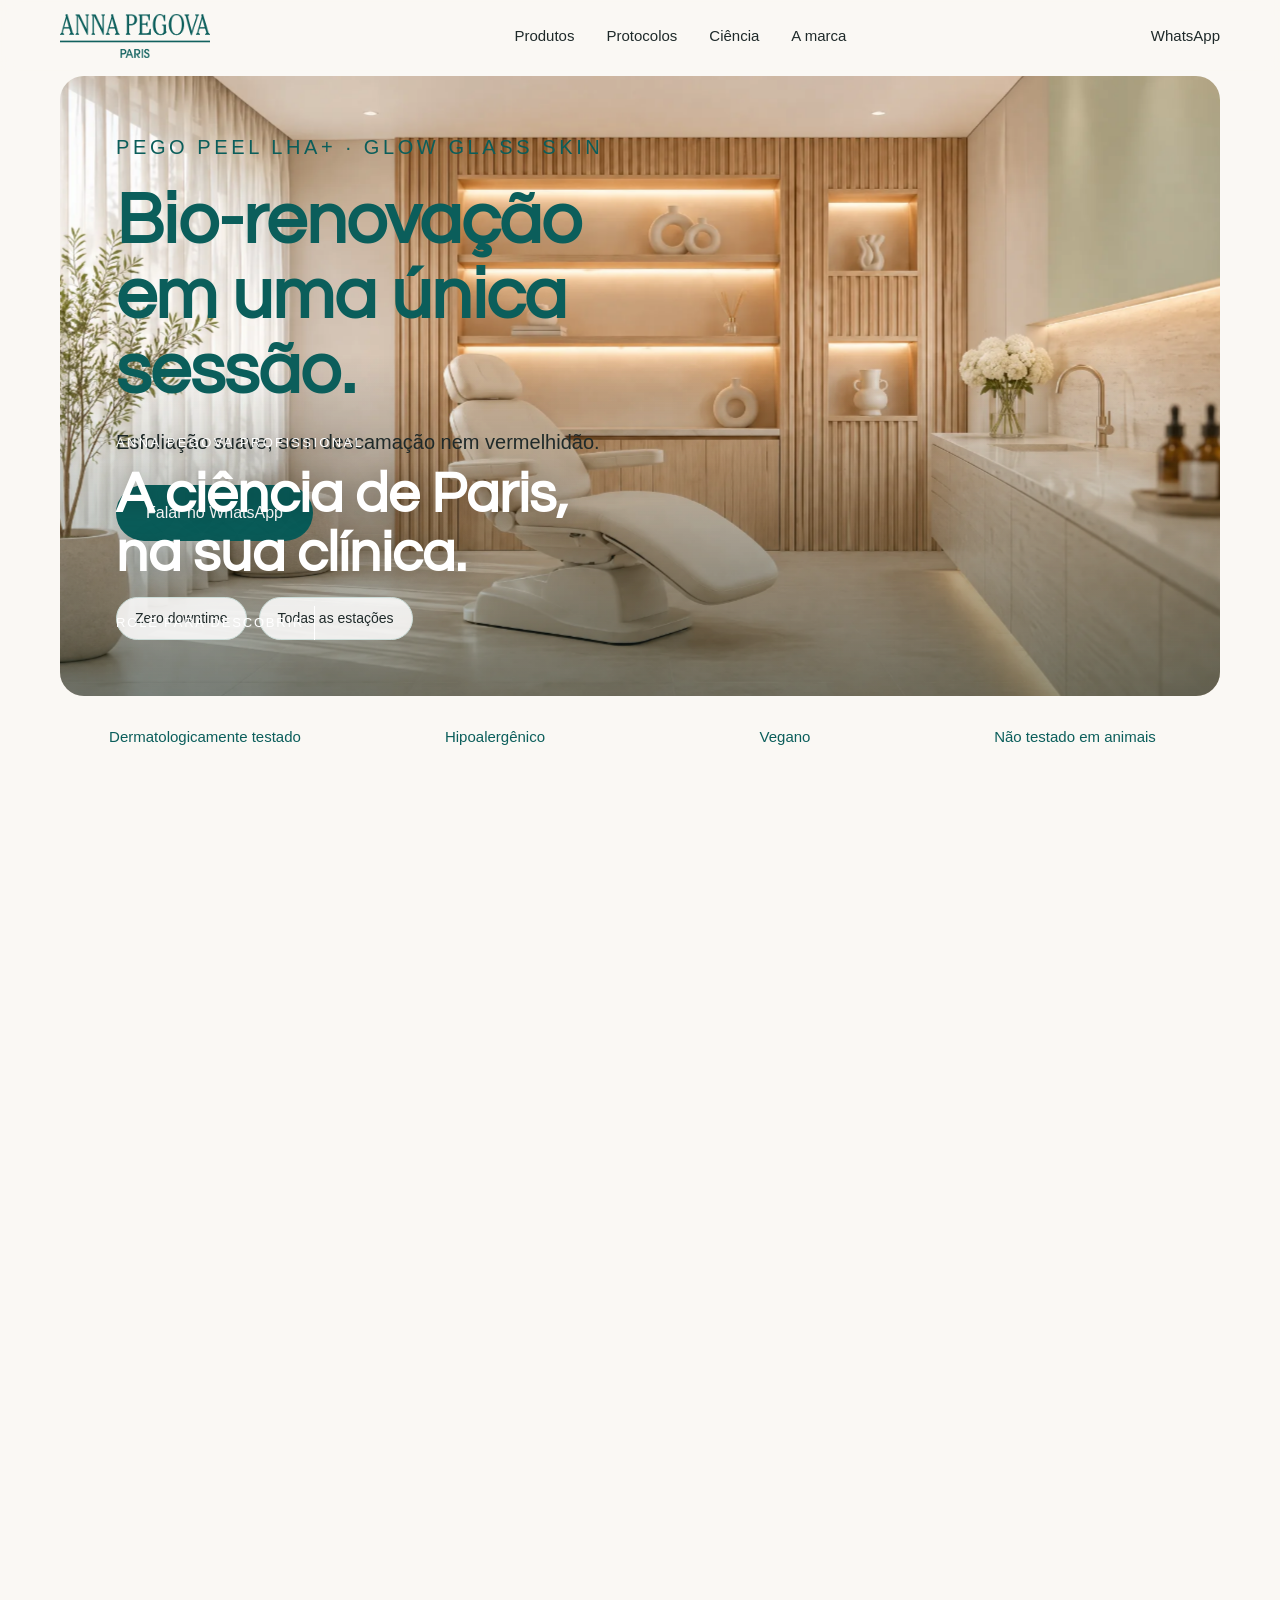
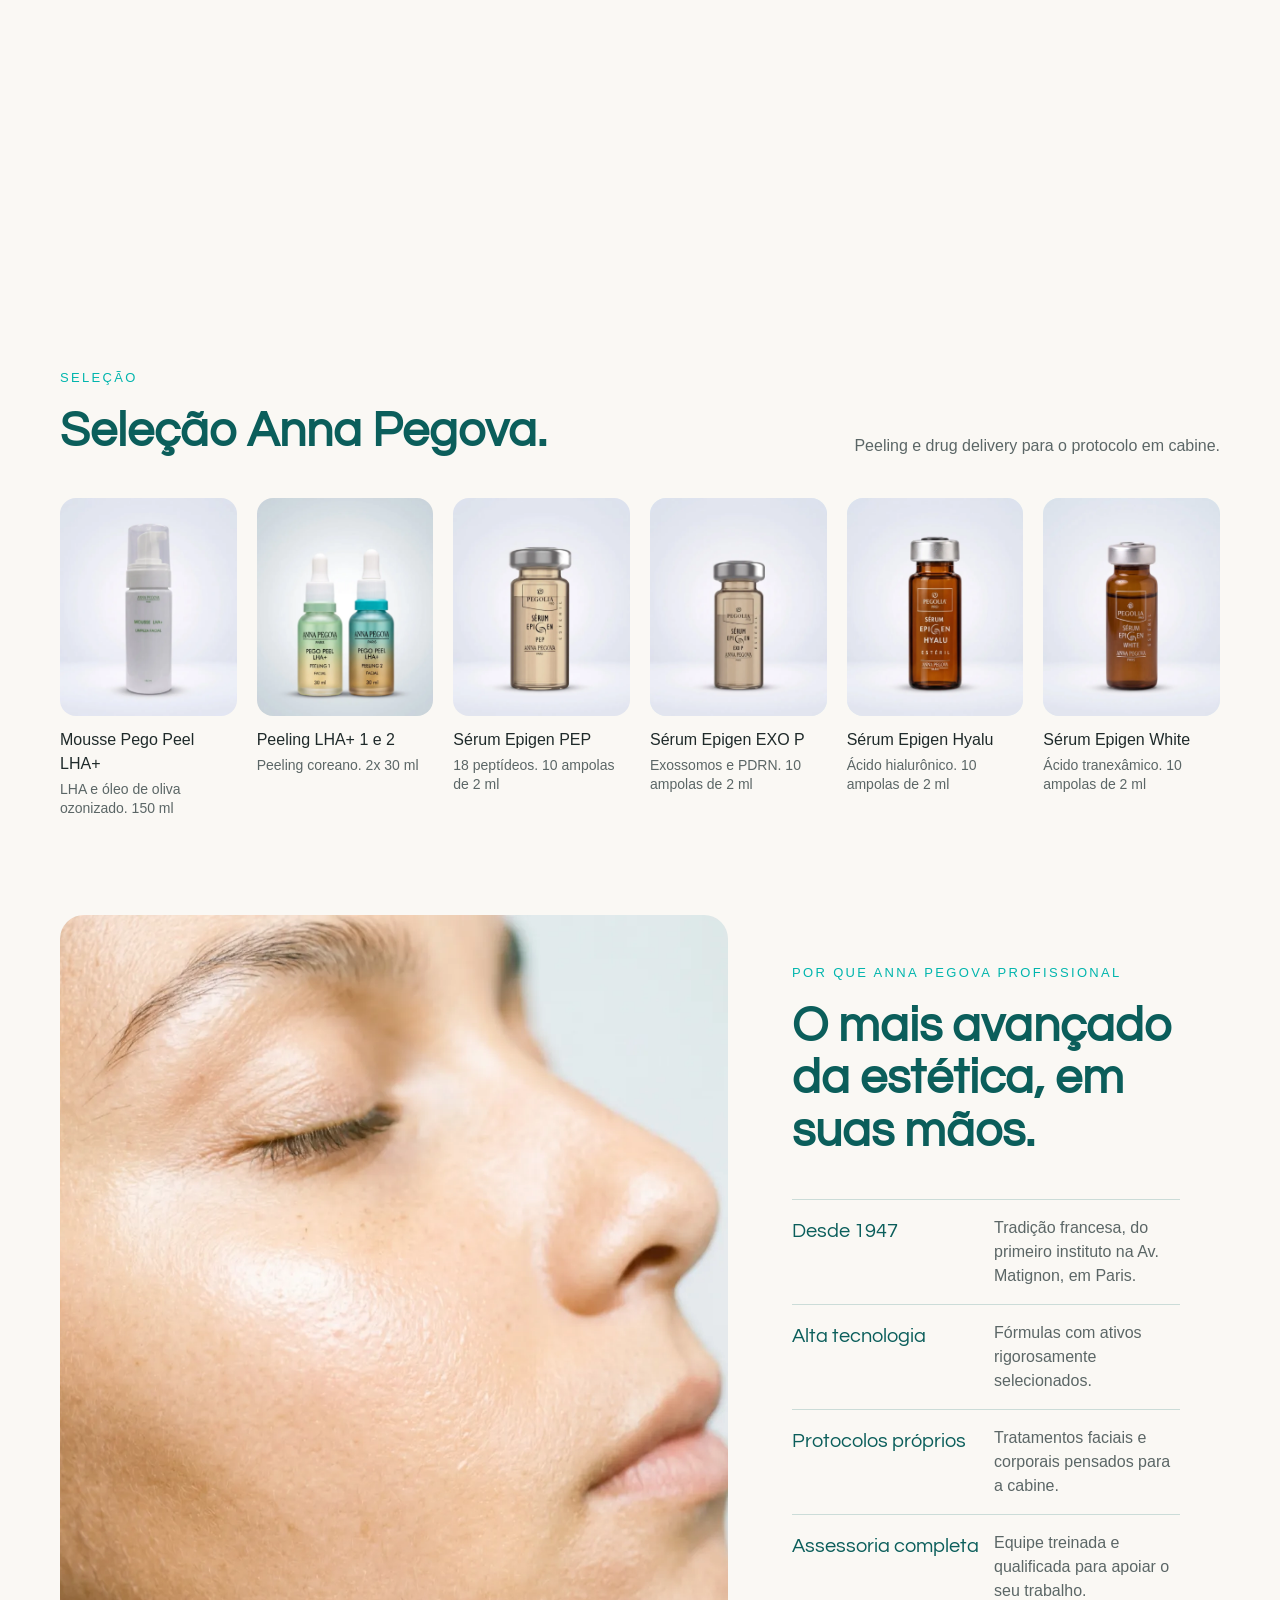
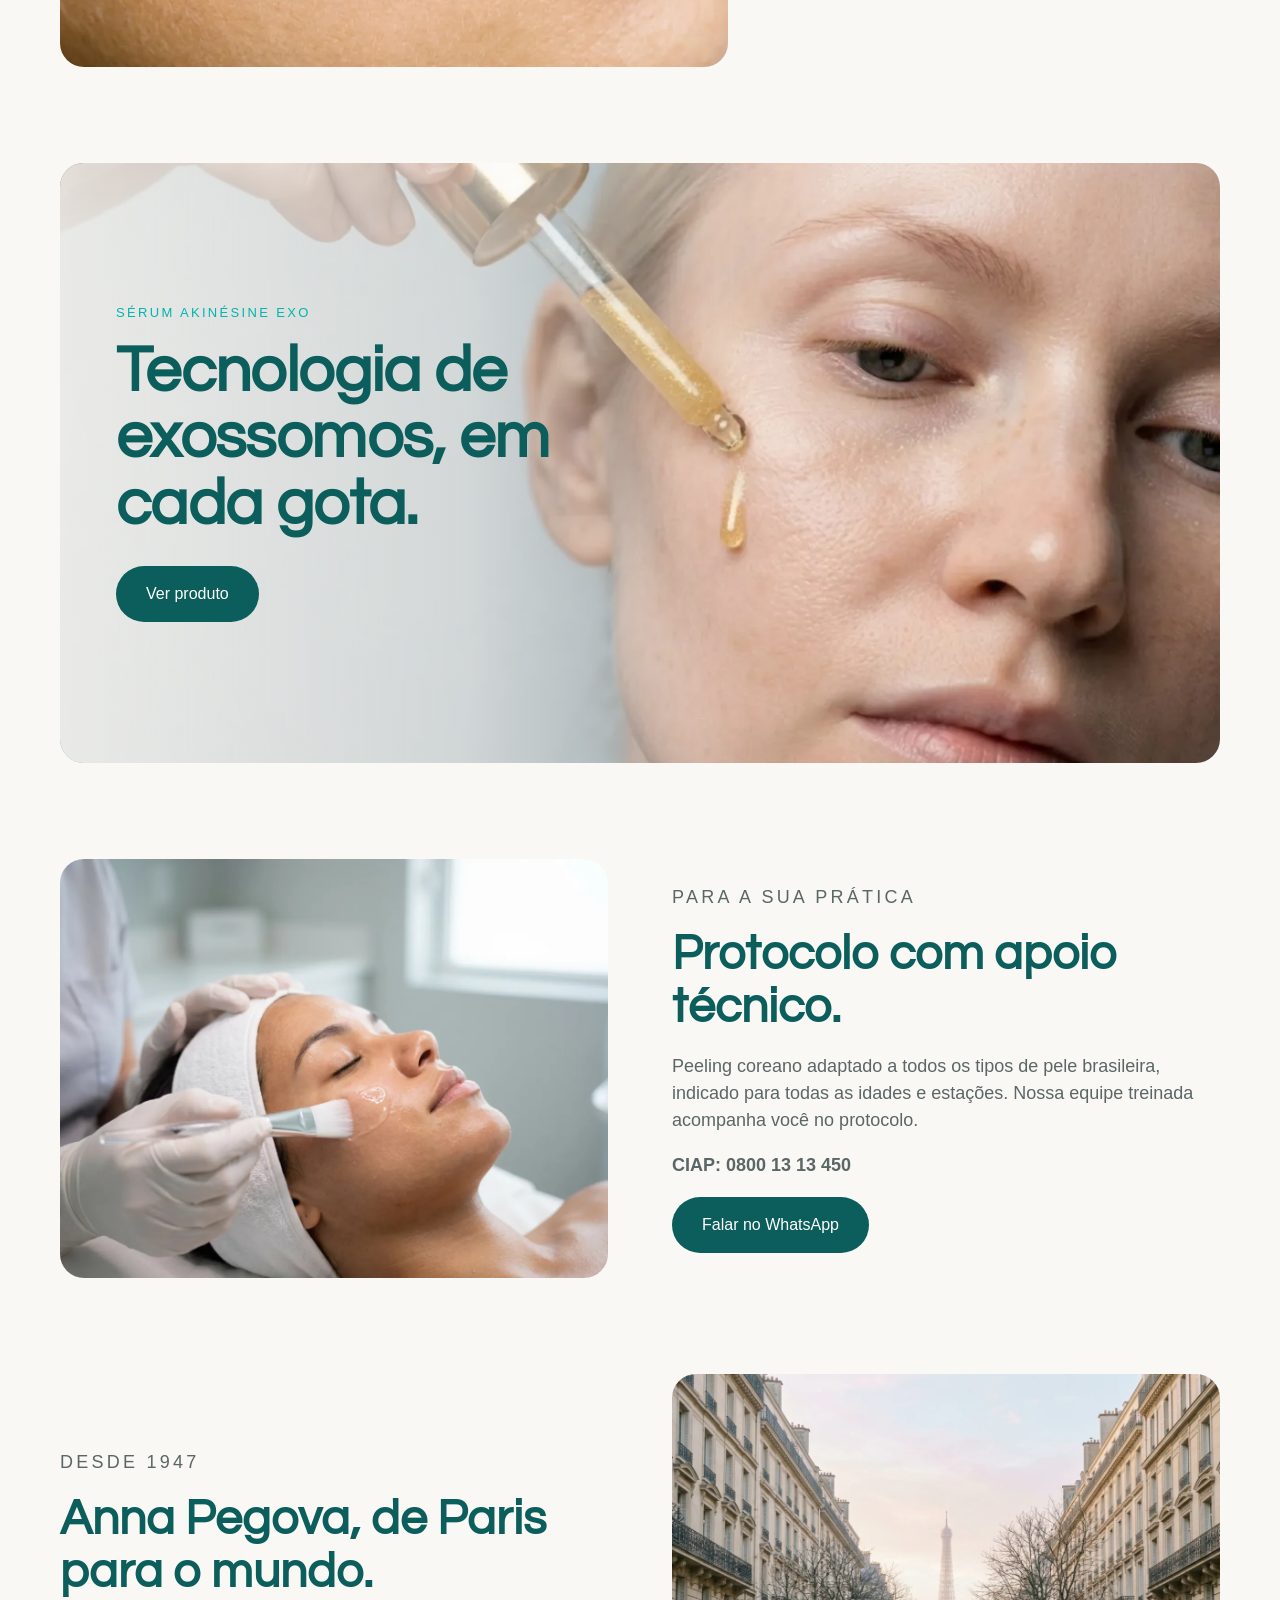
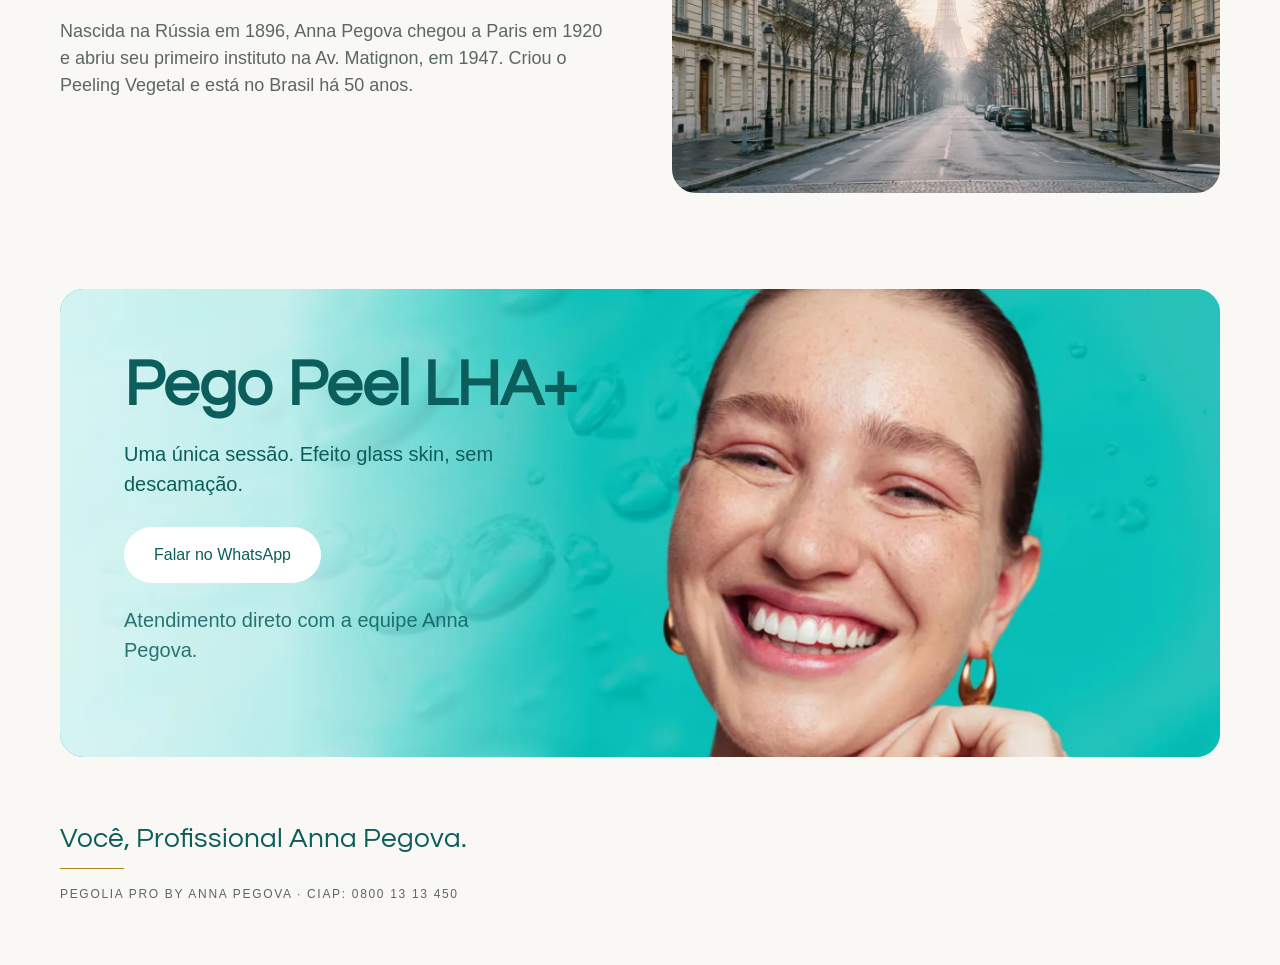
==== commit 2a22700f: "Paginas com nova versao" ====
--- a/index.html
+++ b/index.html
@@ -7,7 +7,7 @@
 <meta name="description" content="Dermocosméticos profissionais Anna Pegova: peeling e drug delivery para o protocolo em cabine.">
 <link rel="preconnect" href="https://fonts.googleapis.com"><link rel="preconnect" href="https://fonts.gstatic.com" crossorigin>
 <link href="https://fonts.googleapis.com/css2?family=Questrial&display=swap" rel="stylesheet">
-<link rel="stylesheet" href="css/style.css?v=7">
+<link rel="stylesheet" href="css/style.css?v=8">
 <link rel="preload" as="image" href="img/logo-anna-pegova.png">
 <script>(function(d){d.classList.add('js');try{if(sessionStorage.getItem('ap-intro')==='1'||matchMedia('(prefers-reduced-motion: reduce)').matches)d.classList.add('no-intro')}catch(e){d.classList.add('no-intro')}})(document.documentElement)</script>
 </head>
@@ -79,7 +79,7 @@
 <p class="h3">Você, Profissional Anna Pegova.</p><hr>
 <small>PEGOLIA PRO BY ANNA PEGOVA · CIAP: 0800 13 13 450</small>
 </div></footer>
-<script src="js/site.js?v=6" defer></script>
+<script src="js/site.js?v=7" defer></script>
 
 </body>
 </html>
--- a/css/style.css
+++ b/css/style.css
@@ -305,23 +305,24 @@
 @media (max-width:1100px){.ev-form,.ev-ok,.ev-hero__body{grid-column:1;grid-row:auto}}
 
 /* ===== Home: clínica -> modelo (parallax de rolagem) ===== */
-.ih{--p:0;position:relative;height:190vh}
+.ih{--p:0;--q:0;--edge:0;position:relative;height:200vh}
 .ih__stick{position:sticky;top:72px;padding-top:4px}
 .ih__card{min-height:min(620px,calc(100vh - 170px))}
 .ih__media{position:absolute;inset:0;overflow:hidden;z-index:0}
 .ih__media img{position:absolute;inset:0;width:100%;height:100%;object-fit:cover;will-change:transform,opacity}
-.ih .ih__clinic{object-position:center;opacity:calc(1 - var(--p) * 1.6);transform:scale(calc(1 + var(--p) * .18)) translateY(calc(var(--p) * -40px))}
-.js .ih .ih__woman,.is-ready .ih .ih__woman{opacity:clamp(0,calc((var(--p) - .2) * 2.2),1);transform:scale(calc(1.16 - var(--p) * .14));transition:none}
-.ih .hero::after{opacity:clamp(0,calc((var(--p) - .3) * 2.5),1);z-index:0}
-.ih__cap{position:absolute;left:56px;bottom:56px;z-index:1;color:#fff;opacity:clamp(0,calc(1 - var(--p) * 3),1);transform:translateY(calc(var(--p) * -60px));pointer-events:none}
+.ih .ih__clinic{object-position:center;transform:scale(calc(1.02 + var(--q) * .14)) translateX(calc(var(--q) * -6%));filter:brightness(calc(1 - var(--q) * .12))}
+.js .ih .ih__woman,.is-ready .ih .ih__woman{opacity:1;clip-path:inset(0 0 0 calc((1 - var(--q)) * 100%));transform:scale(calc(1.12 - var(--q) * .1));transition:none}
+.ih__media::before{content:"";position:absolute;top:0;bottom:0;left:calc((1 - var(--q)) * 100%);width:2px;margin-left:-1px;background:linear-gradient(180deg,transparent,#E8C98A 20%,#B08226 50%,#E8C98A 80%,transparent);z-index:2;opacity:calc(var(--edge) * 1);box-shadow:0 0 24px rgba(232,201,138,.6)}
+.ih .hero::after{opacity:clamp(0,calc((var(--p) - .45) * 3),1);z-index:1}
+.ih__cap{position:absolute;left:56px;bottom:56px;z-index:3;color:#fff;opacity:clamp(0,calc(1 - var(--p) * 3),1);transform:translateY(calc(var(--p) * -60px));pointer-events:none}
 .ih__cap .eyebrow{color:#fff;margin-bottom:14px;text-shadow:0 1px 12px rgba(0,0,0,.25)}
 .ih__capt{font-family:var(--title);font-weight:600;font-size:56px;line-height:1.05;text-shadow:0 2px 24px rgba(0,0,0,.25)}
 .ih__hint{display:inline-flex;align-items:center;gap:10px;margin-top:22px;font-size:13px;letter-spacing:.14em;text-transform:uppercase}
 .ih__hint::after{content:"";width:1px;height:34px;background:#fff;animation:ihHint 1.8s ease-in-out infinite;transform-origin:top}
 @keyframes ihHint{0%{transform:scaleY(0)}50%{transform:scaleY(1)}100%{transform:scaleY(0);transform-origin:bottom}}
-.ih .ih__media::after{content:"";position:absolute;inset:0;background:linear-gradient(0deg,rgba(11,40,38,.45),rgba(11,40,38,0) 55%);opacity:clamp(0,calc(1 - var(--p) * 2.5),1)}
+.ih .ih__media::after{content:"";position:absolute;inset:0;background:linear-gradient(0deg,rgba(11,40,38,.45),rgba(11,40,38,0) 55%);opacity:clamp(0,calc(1 - var(--q) * 2),1);z-index:1}
 @media (min-width:721px){
-  .ih .hero__body{opacity:clamp(0,calc((var(--p) - .5) * 3.2),1);transform:translateY(calc((1 - clamp(0,calc((var(--p) - .5) * 3.2),1)) * 36px))}
+  .ih .hero__body{z-index:2;opacity:clamp(0,calc((var(--p) - .55) * 4),1);transform:translateY(calc((1 - clamp(0,calc((var(--p) - .55) * 4),1)) * 36px))}
   .ih .hero__body{pointer-events:auto}
 }
 @media (max-width:720px){
@@ -336,4 +337,4 @@
   .ih__capt{font-size:30px}
 }
 @media (max-width:720px){.ih__cap{display:none}}
-@media (prefers-reduced-motion:reduce){.ih{height:auto}.ih__stick{position:static}.ih .ih__clinic,.ih__cap,.ih .ih__media::after{display:none}.ih .ih__woman{opacity:1!important;transform:none!important}.ih .hero__body{opacity:1!important;transform:none!important}.ih .hero::after{opacity:1}}
+@media (prefers-reduced-motion:reduce){.ih__media::before{display:none}.ih .ih__woman{clip-path:none!important}.ih{height:auto}.ih__stick{position:static}.ih .ih__clinic,.ih__cap,.ih .ih__media::after{display:none}.ih .ih__woman{opacity:1!important;transform:none!important}.ih .hero__body{opacity:1!important;transform:none!important}.ih .hero::after{opacity:1}}
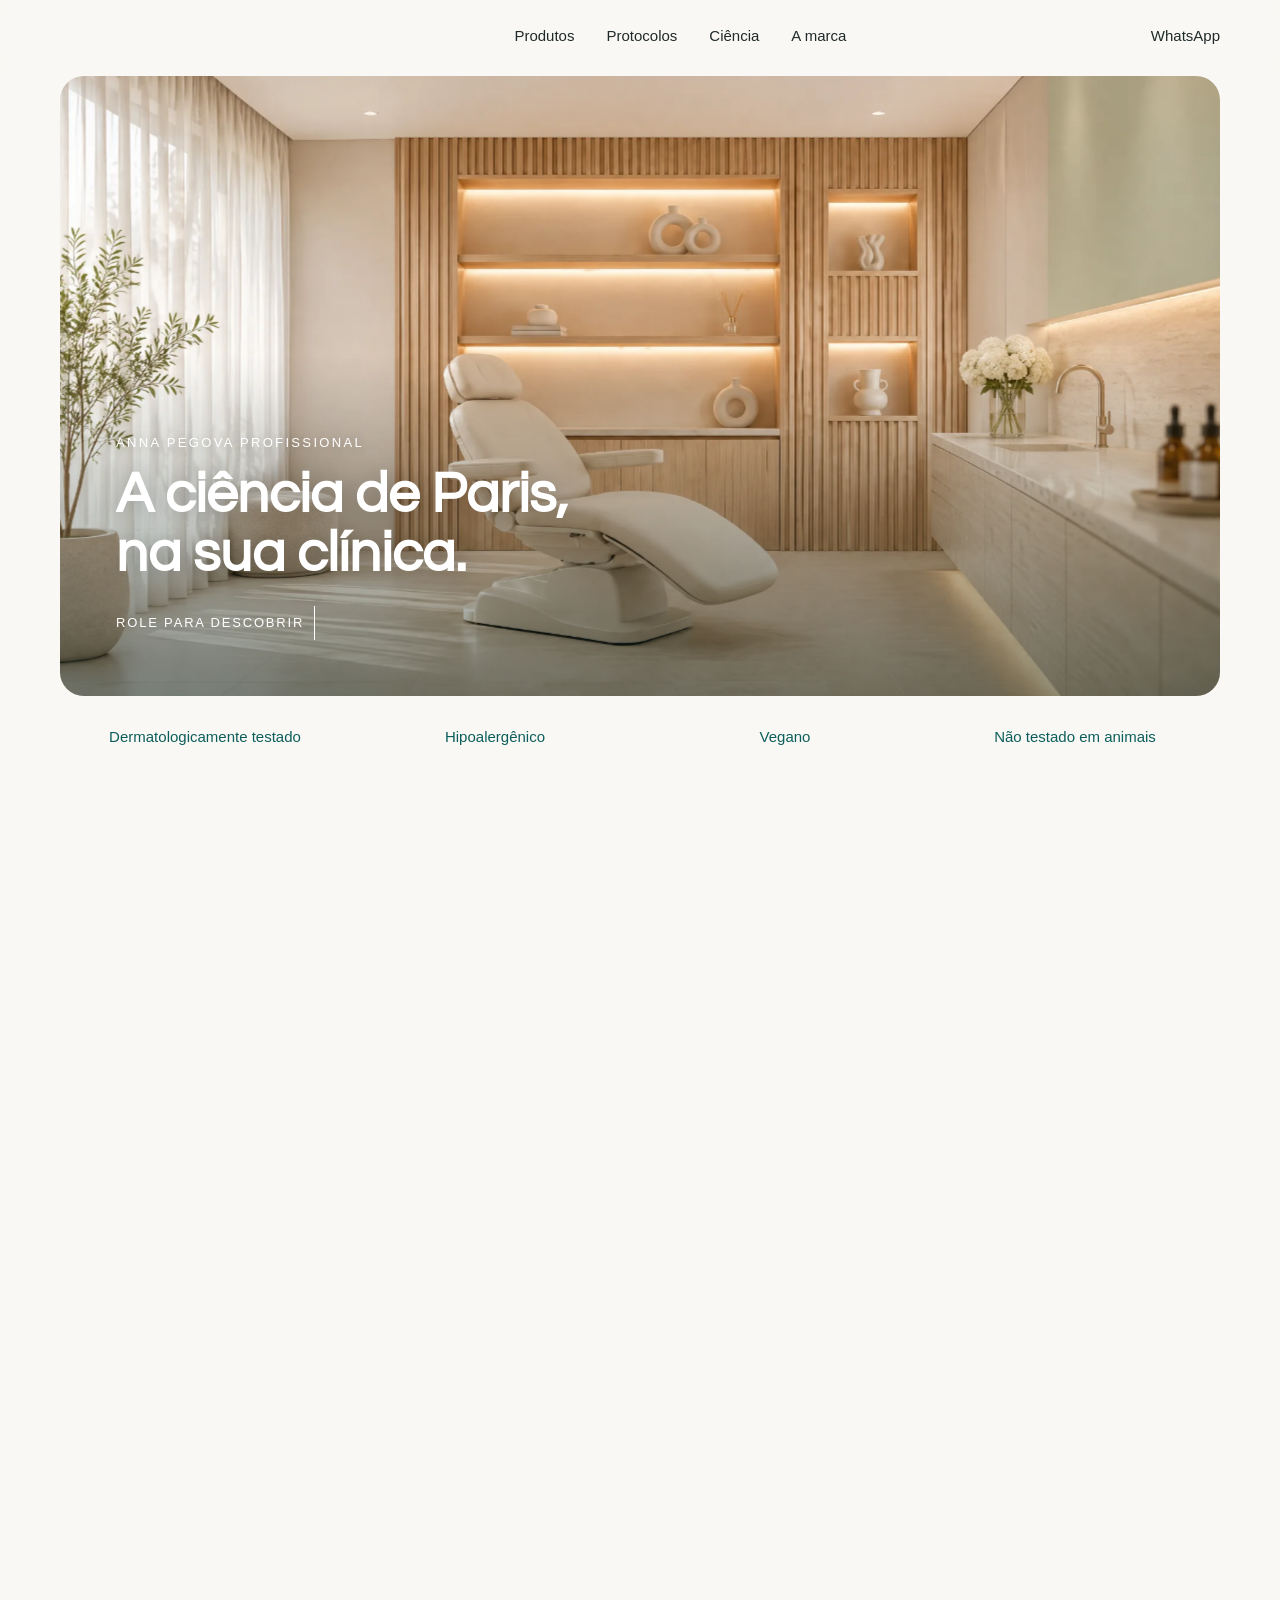
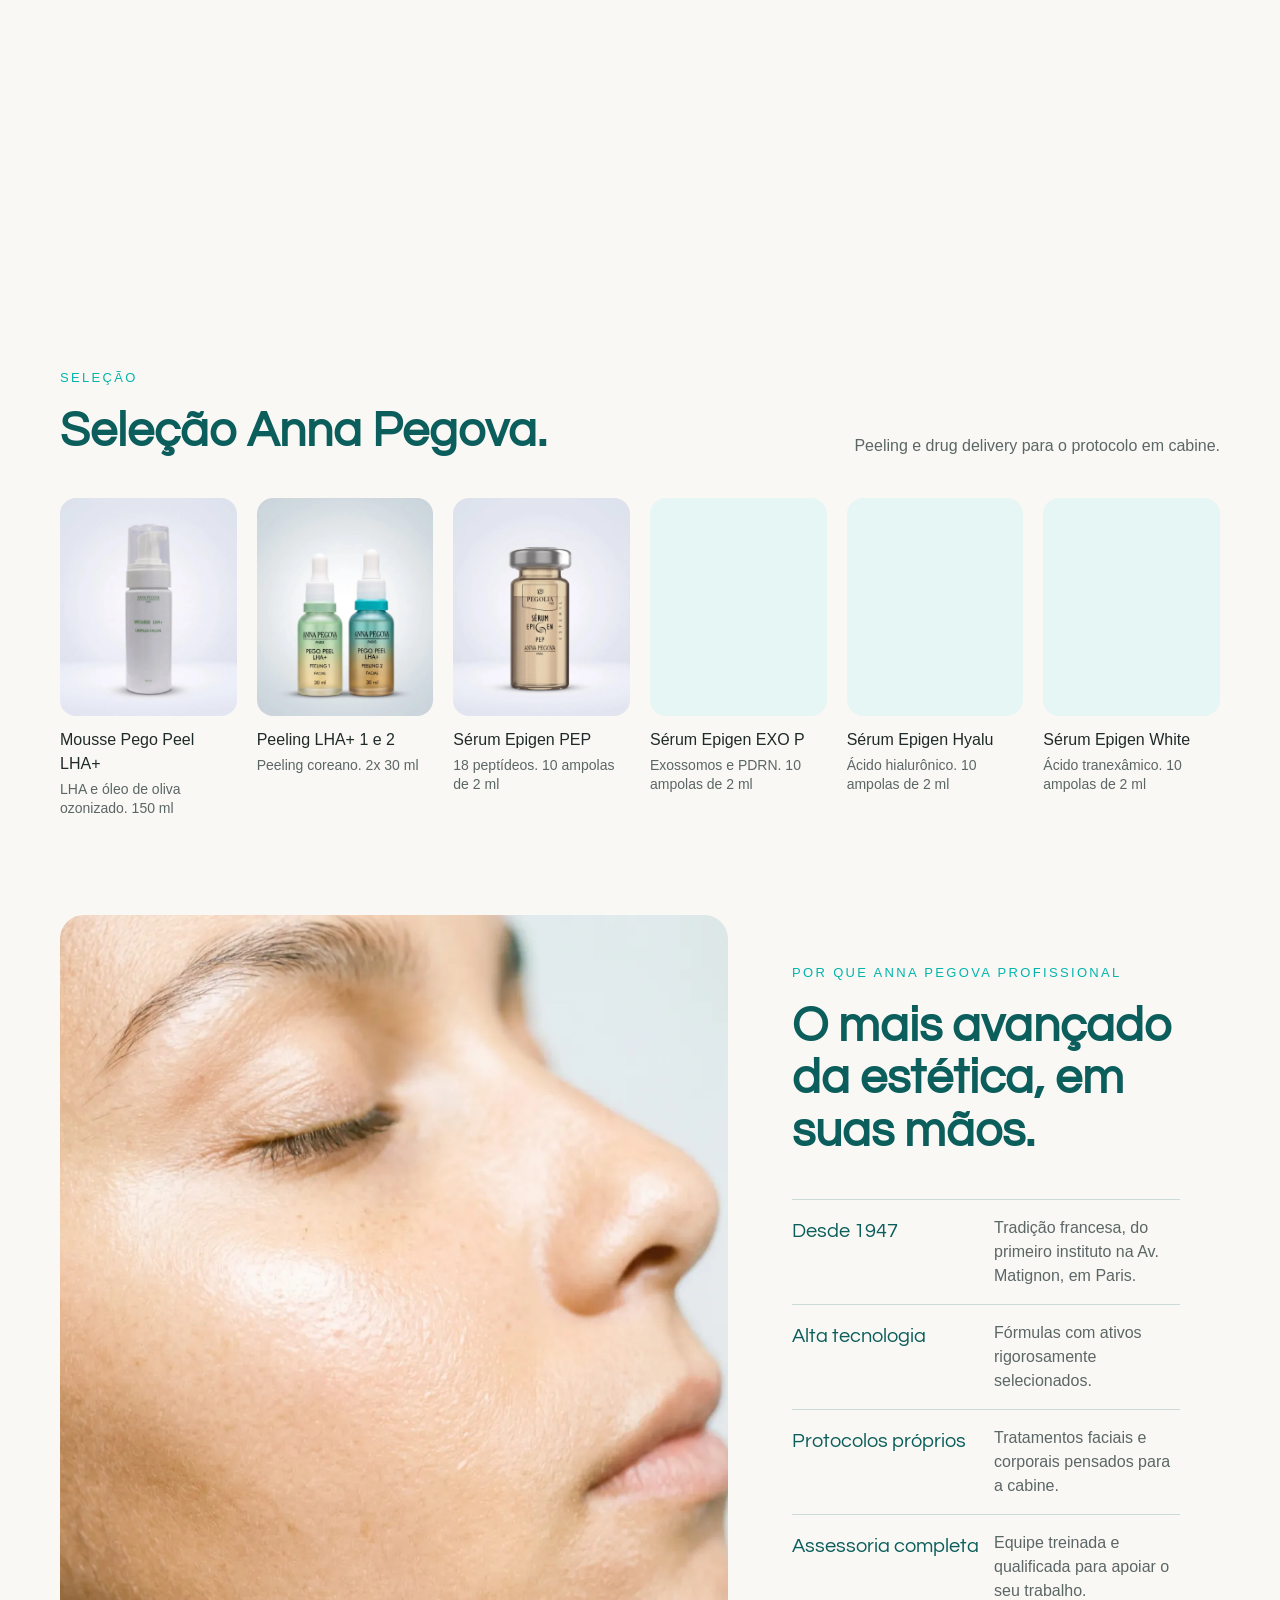
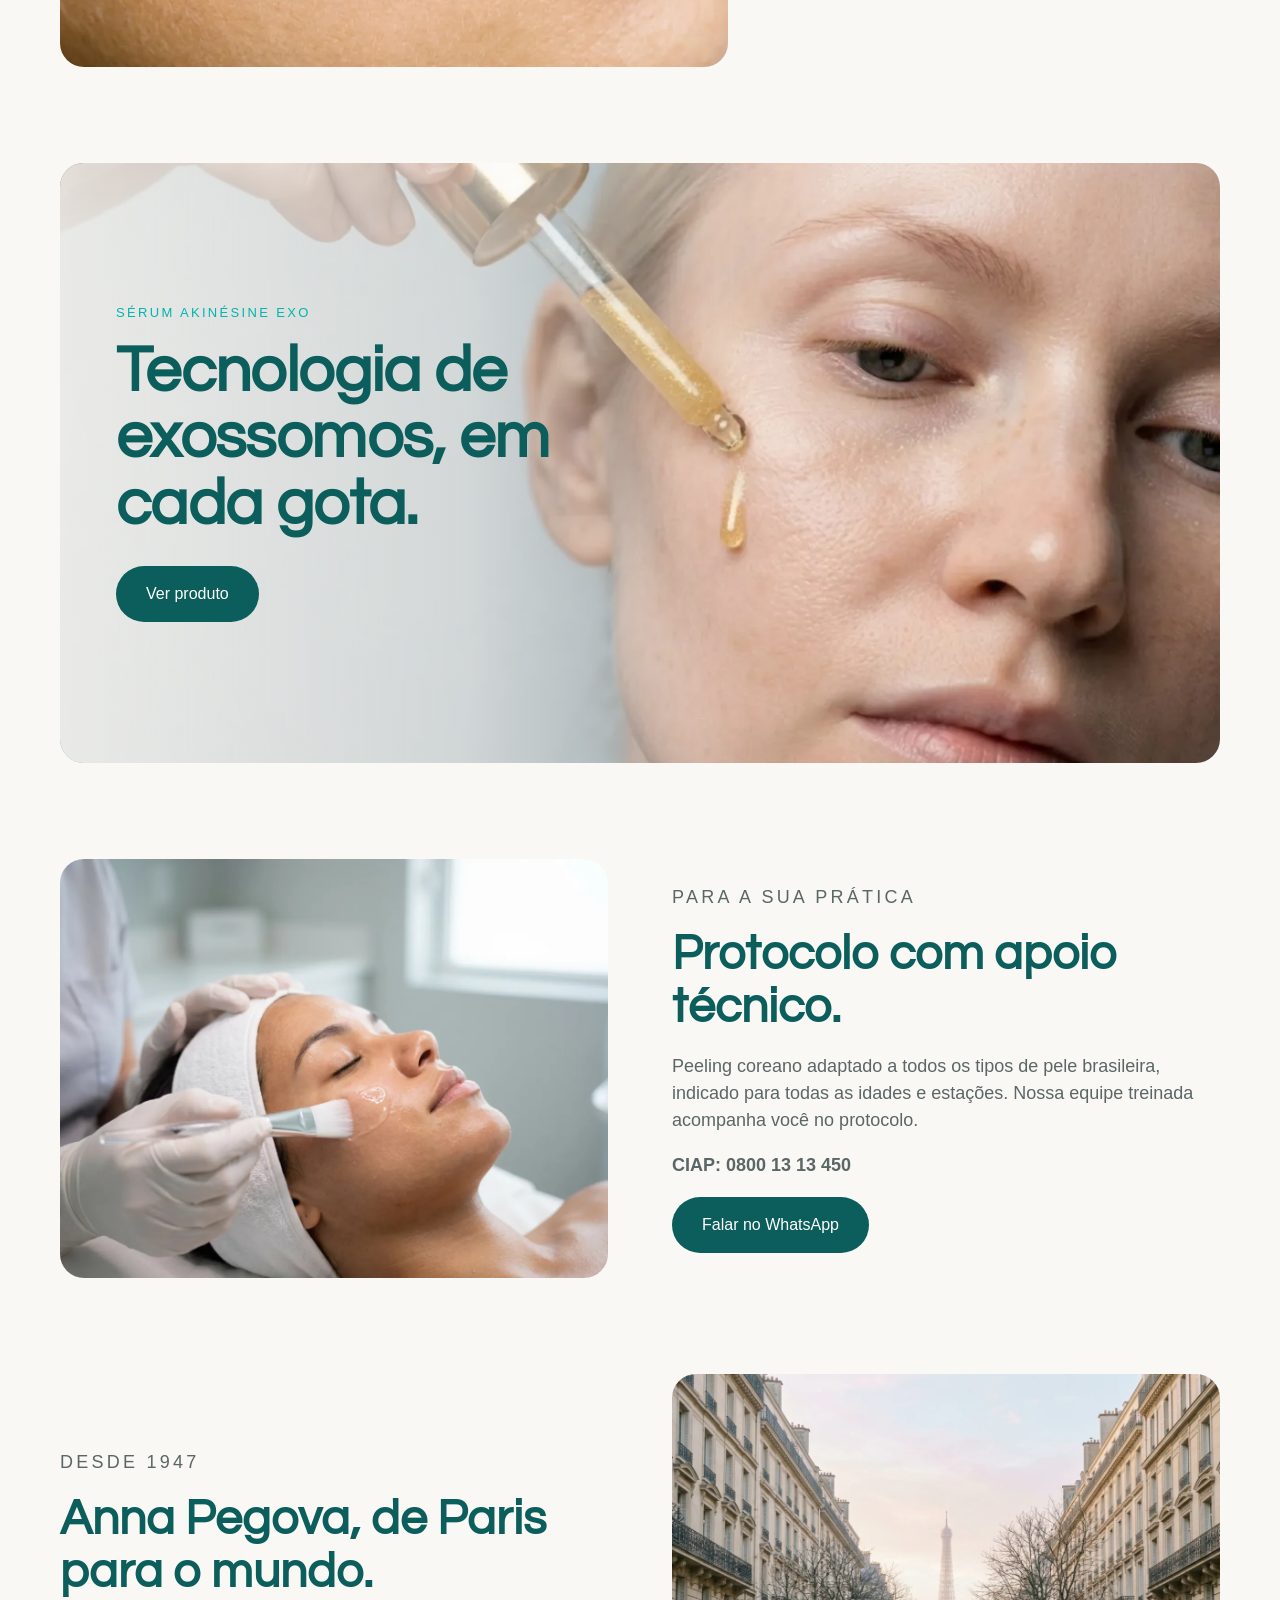
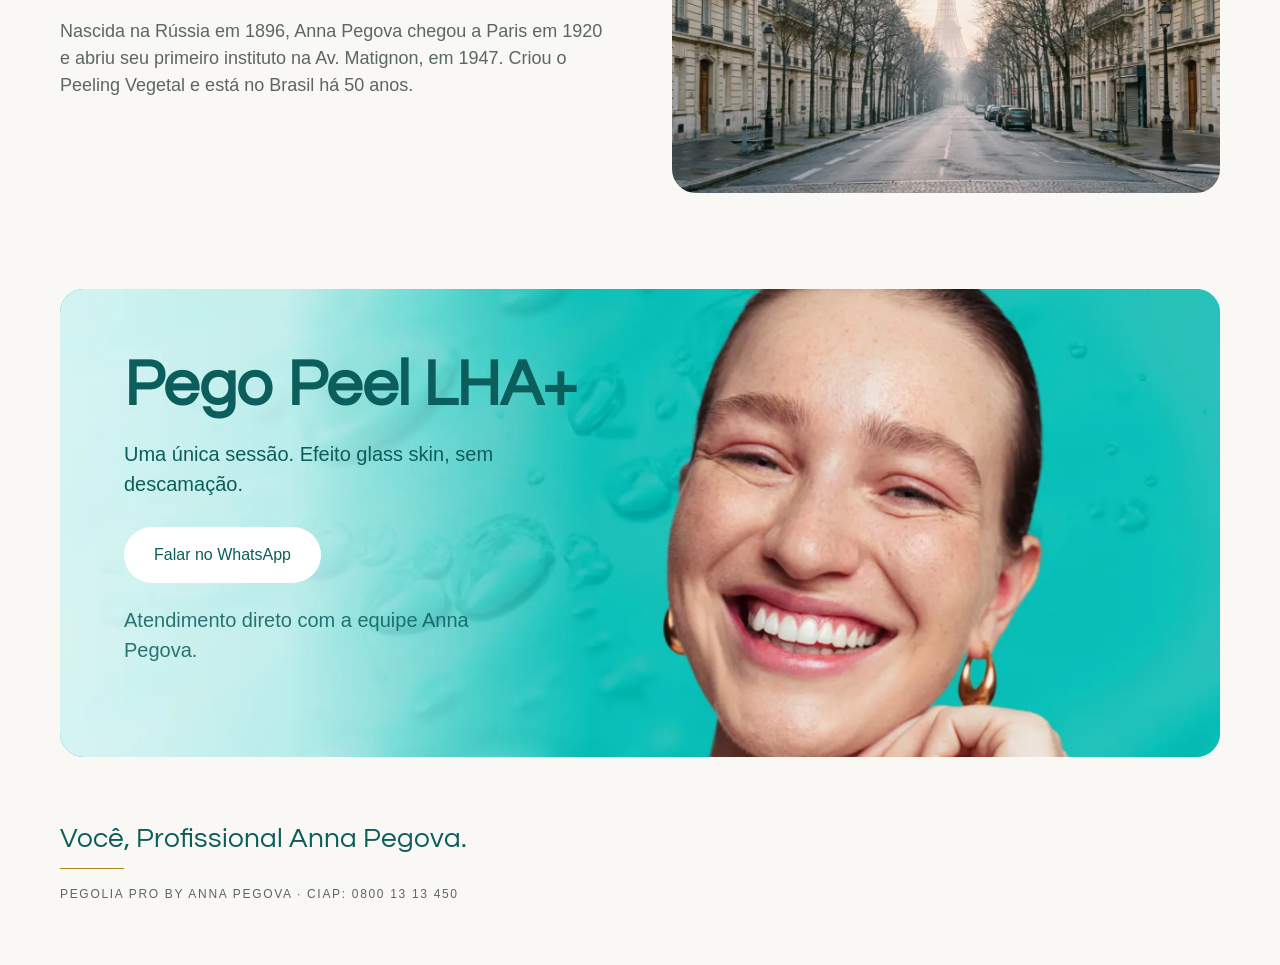
==== commit d91b4b66: "Paginas com logo cinza" ====
--- a/index.html
+++ b/index.html
@@ -7,7 +7,7 @@
 <meta name="description" content="Dermocosméticos profissionais Anna Pegova: peeling e drug delivery para o protocolo em cabine.">
 <link rel="preconnect" href="https://fonts.googleapis.com"><link rel="preconnect" href="https://fonts.gstatic.com" crossorigin>
 <link href="https://fonts.googleapis.com/css2?family=Questrial&display=swap" rel="stylesheet">
-<link rel="stylesheet" href="css/style.css?v=8">
+<link rel="stylesheet" href="css/style.css?v=9">
 <link rel="preload" as="image" href="img/logo-anna-pegova.png">
 <script>(function(d){d.classList.add('js');try{if(sessionStorage.getItem('ap-intro')==='1'||matchMedia('(prefers-reduced-motion: reduce)').matches)d.classList.add('no-intro')}catch(e){d.classList.add('no-intro')}})(document.documentElement)</script>
 </head>
--- a/css/style.css
+++ b/css/style.css
@@ -187,12 +187,12 @@
 
 /* ===== Logo + abertura ===== */
 .brand{display:inline-flex;align-items:center}
-.brand__logo{display:block;width:150px;aspect-ratio:360/105;background:var(--deep);-webkit-mask:url(../img/logo-anna-pegova.png) center/contain no-repeat;mask:url(../img/logo-anna-pegova.png) center/contain no-repeat}
+.brand__logo{display:block;width:150px;aspect-ratio:360/105;background:#333333;-webkit-mask:url(../img/logo-anna-pegova.png) center/contain no-repeat;mask:url(../img/logo-anna-pegova.png) center/contain no-repeat}
 .intro{display:none}
 .js:not(.no-intro) .intro{display:flex;position:fixed;inset:0;z-index:100;align-items:center;justify-content:center;background:linear-gradient(180deg,#fff 0%,var(--mist) 100%);transition:background-color .9s,opacity .9s cubic-bezier(.22,1,.36,1) .25s}
 .intro.is-leaving{opacity:0;pointer-events:none}
 .intro__logo{width:min(340px,64vw);aspect-ratio:360/105;transition:transform .95s cubic-bezier(.76,0,.24,1);will-change:transform}
-.intro__mark{width:100%;height:100%;background:var(--deep);-webkit-mask:url(../img/logo-anna-pegova.png) center/contain no-repeat;mask:url(../img/logo-anna-pegova.png) center/contain no-repeat;animation:apLogoIn 1.2s cubic-bezier(.22,1,.36,1) both}
+.intro__mark{width:100%;height:100%;background:#333333;-webkit-mask:url(../img/logo-anna-pegova.png) center/contain no-repeat;mask:url(../img/logo-anna-pegova.png) center/contain no-repeat;animation:apLogoIn 1.2s cubic-bezier(.22,1,.36,1) both}
 .intro__line{position:absolute;left:50%;top:calc(50% + min(340px,64vw)*.2);width:120px;height:1px;margin-left:-60px;background:var(--gold, #B08226);transform-origin:left;animation:apLine 1.1s cubic-bezier(.22,1,.36,1) .35s both}
 .intro.is-leaving .intro__line{opacity:0;transition:opacity .3s}
 @keyframes apLogoIn{from{opacity:0;transform:translateY(14px) scale(.96);filter:blur(8px)}to{opacity:1;transform:none;filter:blur(0)}}
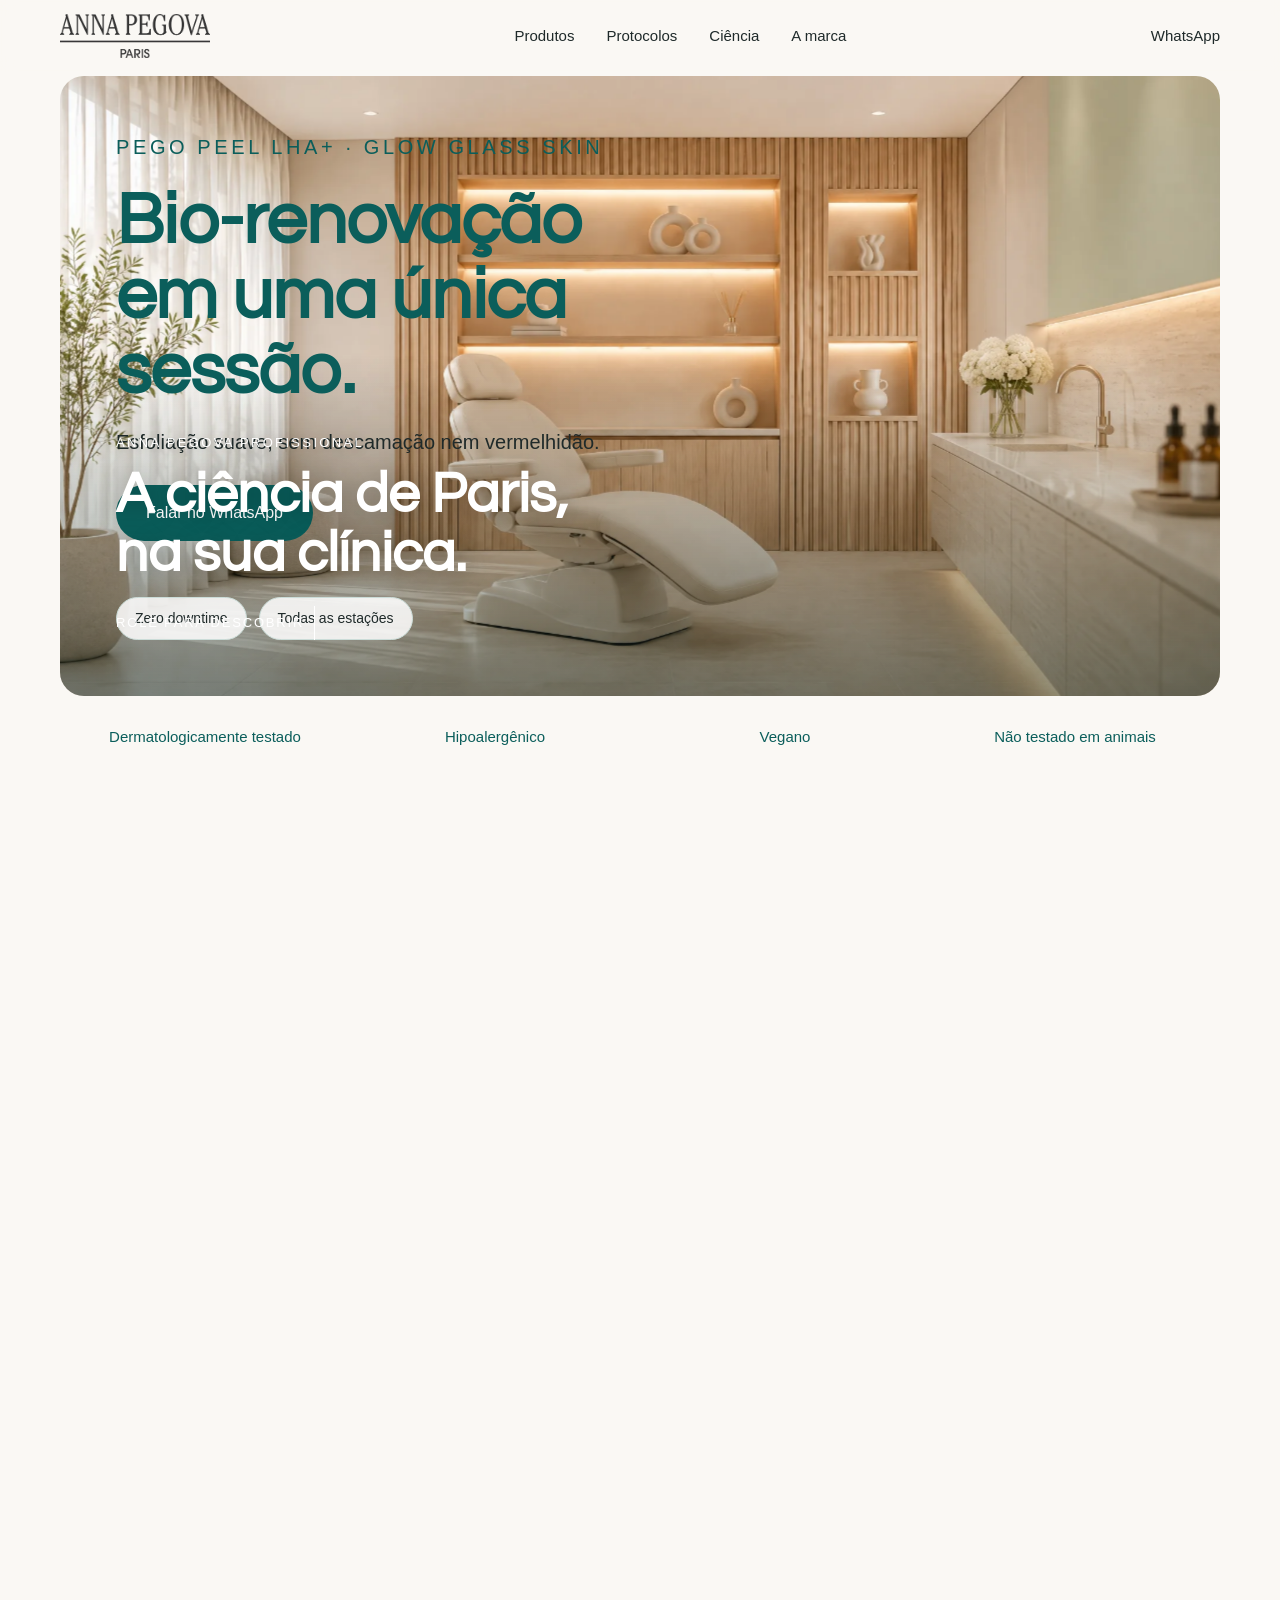
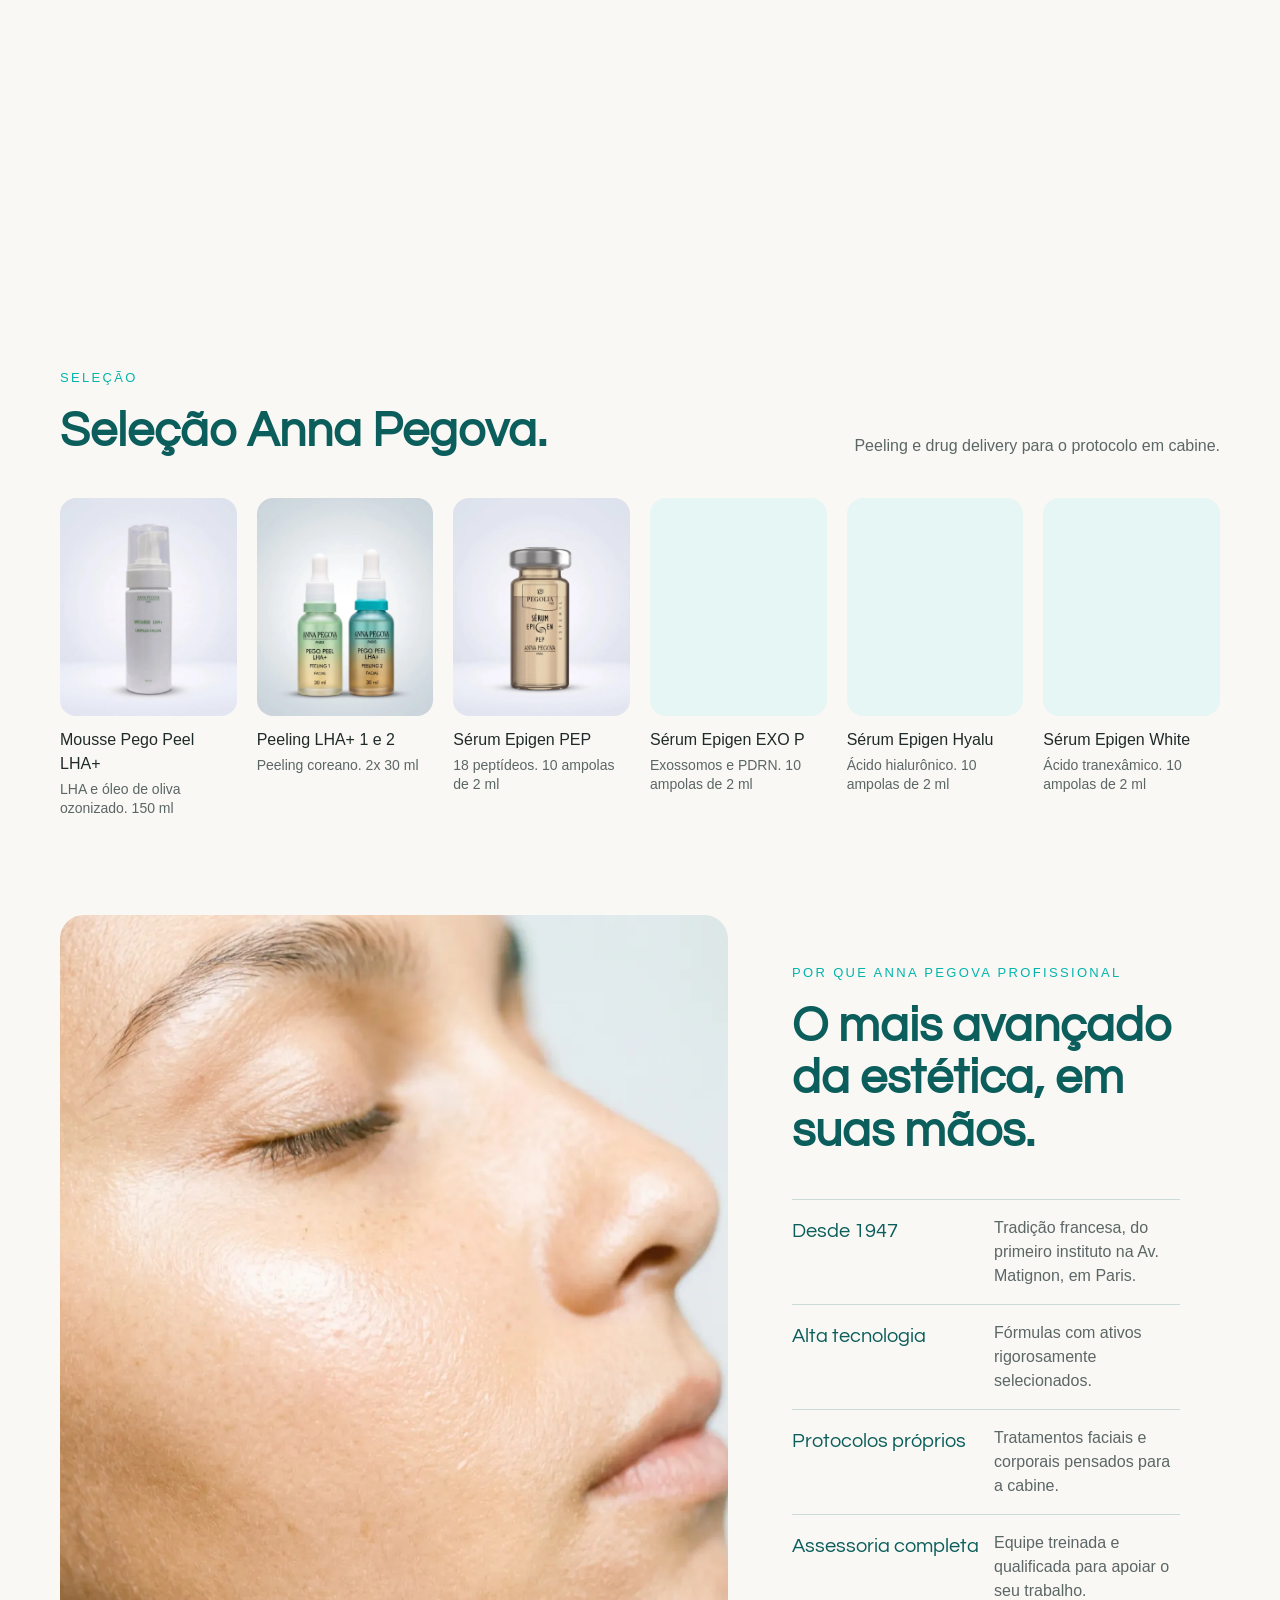
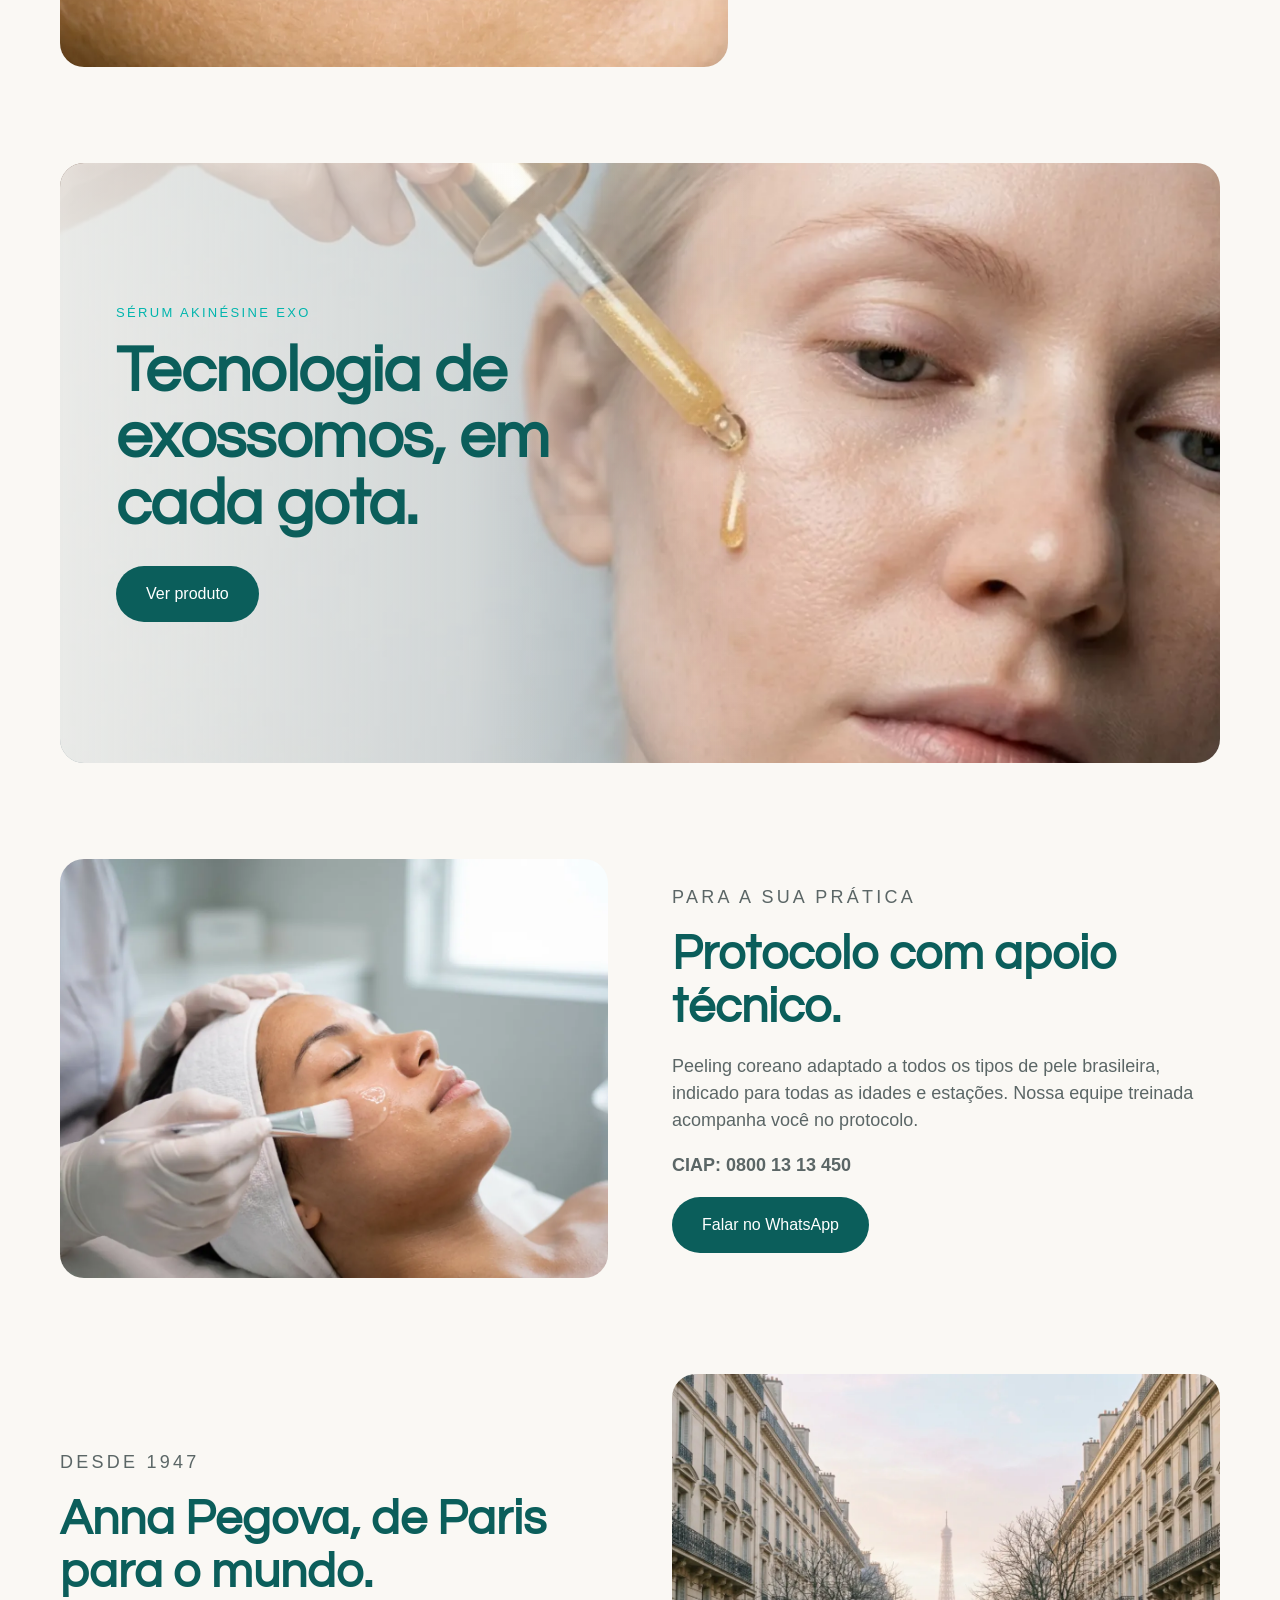
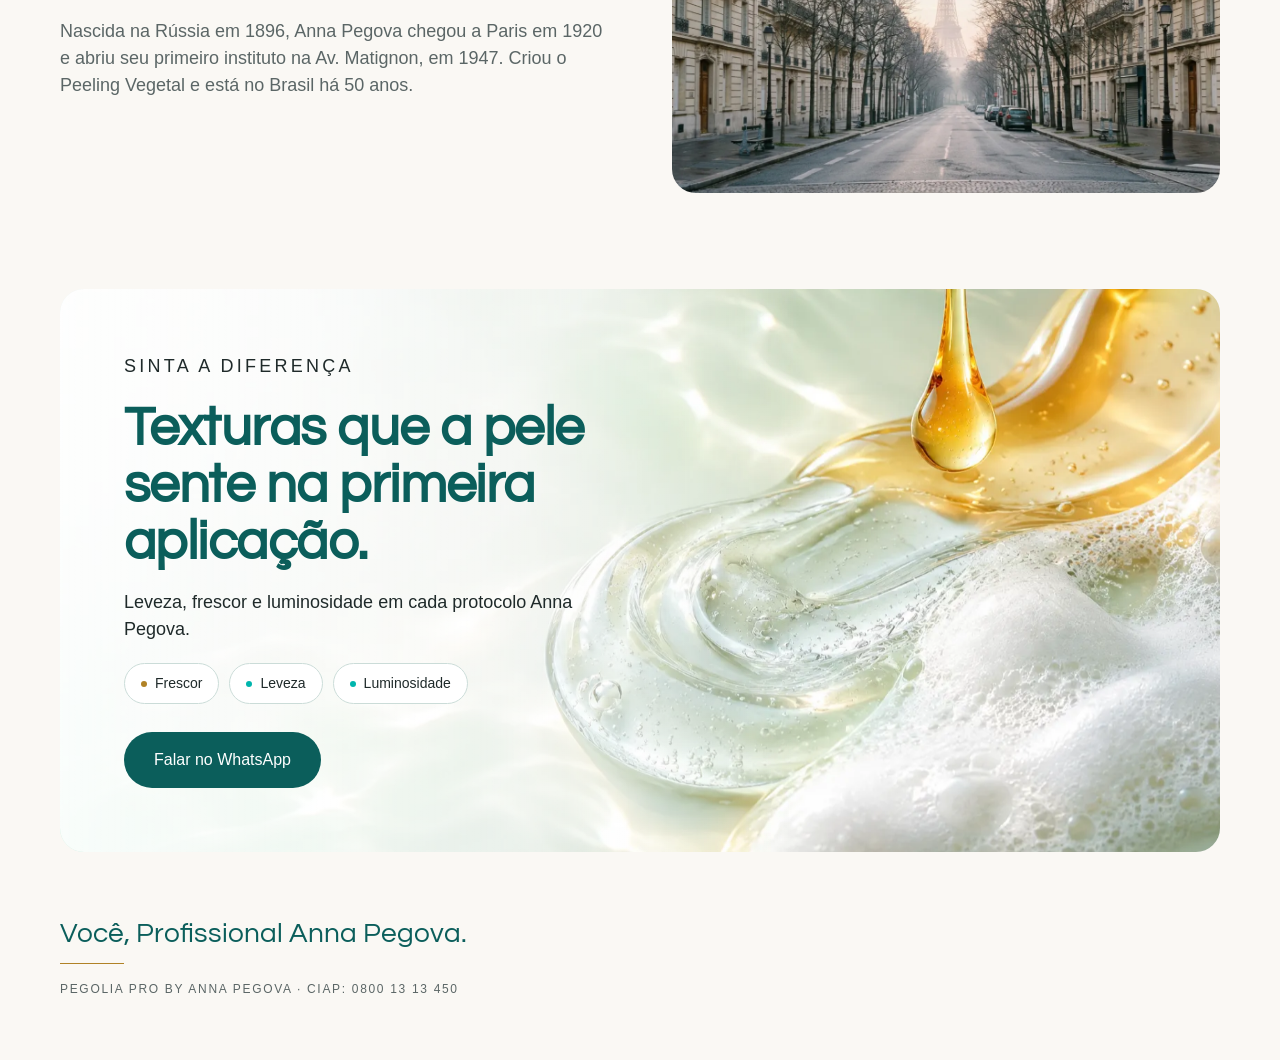
==== commit 87d5d422: "Chamada final com texturas" ====
--- a/index.html
+++ b/index.html
@@ -7,7 +7,7 @@
 <meta name="description" content="Dermocosméticos profissionais Anna Pegova: peeling e drug delivery para o protocolo em cabine.">
 <link rel="preconnect" href="https://fonts.googleapis.com"><link rel="preconnect" href="https://fonts.gstatic.com" crossorigin>
 <link href="https://fonts.googleapis.com/css2?family=Questrial&display=swap" rel="stylesheet">
-<link rel="stylesheet" href="css/style.css?v=9">
+<link rel="stylesheet" href="css/style.css?v=10">
 <link rel="preload" as="image" href="img/logo-anna-pegova.png">
 <script>(function(d){d.classList.add('js');try{if(sessionStorage.getItem('ap-intro')==='1'||matchMedia('(prefers-reduced-motion: reduce)').matches)d.classList.add('no-intro')}catch(e){d.classList.add('no-intro')}})(document.documentElement)</script>
 </head>
@@ -69,9 +69,9 @@
 </div></section>
 
 <section class="section"><div class="wrap">
-<div class="cta"><img class="cta__tex" src="img/cta-textura.webp" alt="" loading="lazy" decoding="async">
-<div class="cta__body"><h2 class="h1">Pego Peel LHA+</h2><p>Uma única sessão. Efeito glass skin, sem descamação.</p><a class="btn btn--light" href="https://wa.me/5500000000000" target="_blank" rel="noopener" data-track="whatsapp">Falar no WhatsApp</a>
-<p class="cta__note">Atendimento direto com a equipe Anna Pegova.</p></div></div>
+<div class="cta cta--sens"><img class="cta__tex" src="img/textura-geral.webp" alt="" loading="lazy" decoding="async">
+<div class="cta__body"><p class="eyebrow">SINTA A DIFERENÇA</p><h2 class="h1">Texturas que a pele sente na primeira aplicação.</h2><p>Leveza, frescor e luminosidade em cada protocolo Anna Pegova.</p>
+<div class="cta__chips"><span class="cta__chip"><i></i>Frescor</span><span class="cta__chip"><i></i>Leveza</span><span class="cta__chip"><i></i>Luminosidade</span></div><a class="btn" href="https://wa.me/5500000000000" target="_blank" rel="noopener" data-track="whatsapp">Falar no WhatsApp</a></div></div>
 </div></section>
 
 </main>
--- a/css/style.css
+++ b/css/style.css
@@ -338,3 +338,21 @@
 }
 @media (max-width:720px){.ih__cap{display:none}}
 @media (prefers-reduced-motion:reduce){.ih__media::before{display:none}.ih .ih__woman{clip-path:none!important}.ih{height:auto}.ih__stick{position:static}.ih .ih__clinic,.ih__cap,.ih .ih__media::after{display:none}.ih .ih__woman{opacity:1!important;transform:none!important}.ih .hero__body{opacity:1!important;transform:none!important}.ih .hero::after{opacity:1}}
+
+/* ===== Chamada final sensorial (texturas) ===== */
+.cta--sens{background:#F2F8F7;min-height:520px}
+.cta--sens::after{content:"";position:absolute;inset:0;z-index:1;background:linear-gradient(90deg,rgba(255,255,255,.88) 0%,rgba(255,255,255,.6) 40%,rgba(255,255,255,0) 64%)}
+.cta--sens .cta__body{max-width:600px}
+.cta--sens .eyebrow{color:var(--deep);margin-bottom:18px}
+.cta--sens .cta__body .h1{font-size:54px;line-height:1.06;margin-bottom:18px}
+.cta--sens .cta__body p{color:var(--ink);font-size:18px;max-width:460px;margin-bottom:20px}
+.cta__chips{display:flex;flex-wrap:wrap;gap:10px;margin-bottom:28px}
+.cta__chip{display:inline-flex;align-items:center;gap:8px;background:#fff;border:1px solid var(--line);border-radius:30px;padding:9px 16px;font-size:14px;color:var(--ink)}
+.cta__chip i{width:6px;height:6px;border-radius:50%;background:var(--teal)}
+.cta__chip:first-child i{background:var(--gold)}
+@media (max-width:720px){
+  .cta--sens{min-height:auto}
+  .cta--sens::after{display:none}
+  .cta--sens .cta__tex{height:240px;object-position:80% center}
+  .cta--sens .cta__body .h1{font-size:34px}
+}
